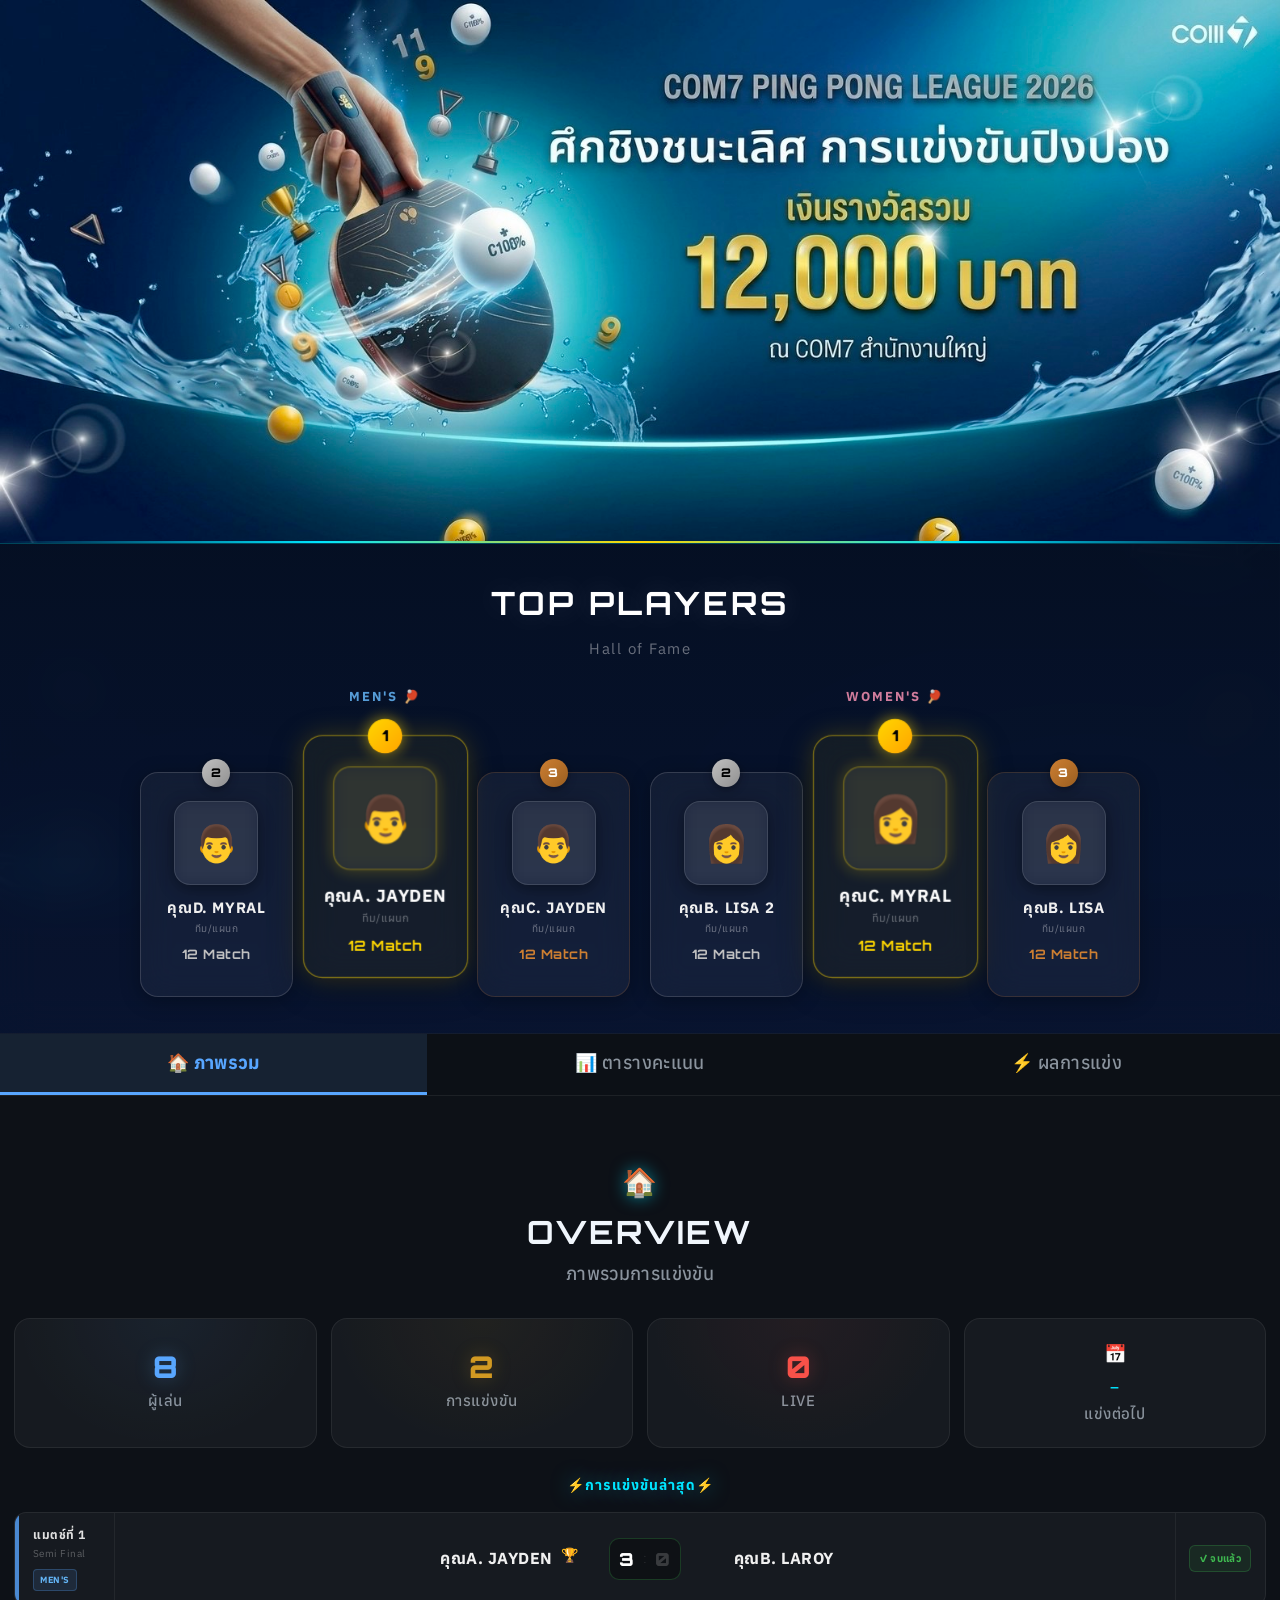
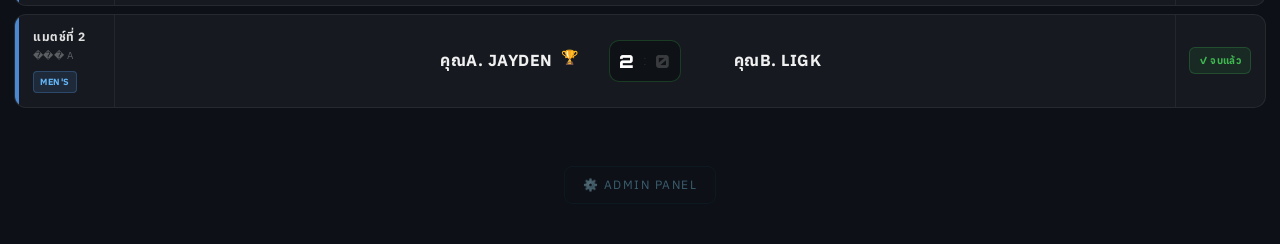
==== index.html @ 3b9135e7 "Update index.html" ====
<!DOCTYPE html>
<html lang="th">
<head>
<meta charset="UTF-8">
<meta name="viewport" content="width=device-width, initial-scale=1.0">
<title>COM7 Ping Pong League 2026</title>
<link rel="preconnect" href="https://fonts.googleapis.com">
<link rel="stylesheet" href="https://fonts.googleapis.com/css2?family=Anuphan:wght@100..700&family=Orbitron:wght@400;700;900&display=swap">
<link rel="stylesheet" href="assets/style.css">
</head>
<body style="background-image:url('assets/images/2.png');background-size:cover;background-attachment:fixed;background-position:center;">
<div class="page">

<!-- HERO -->
<div class="hero" style="position:relative;overflow:hidden;background:#001a2c;">
  <img src="assets/images/4.jpg" alt="COM7 Ping Pong League 2026" style="width:100%;display:block;height:auto;">
  <div class="hero-shimmer"></div>
</div>

<!-- TOP PLAYERS always visible -->
<div style="background:linear-gradient(180deg,rgba(5,15,35,0.95) 0%,rgba(8,20,50,0.92) 100%);padding:32px 16px 36px;border-bottom:1px solid rgba(255,255,255,0.06);backdrop-filter:blur(20px);">
  <div style="text-align:center;margin-bottom:24px;">
    <div style="font-family:'Orbitron',monospace;font-size:clamp(20px,4vw,32px);font-weight:700;color:#fff;letter-spacing:3px;text-shadow:0 0 30px rgba(255,255,255,0.15);">TOP PLAYERS</div>
    <div style="font-family:'Anuphan',sans-serif;font-size:15px;color:rgba(255,255,255,0.4);margin-top:6px;letter-spacing:0.1em;">Hall of Fame</div>
  </div>
  <div class="top-players-section-grid" style="display:grid;grid-template-columns:1fr 1fr;gap:20px;max-width:1000px;margin:0 auto;align-items:start;">
    <div style="display:flex;flex-direction:column;">
      <div style="text-align:center;font-size:13px;font-weight:700;letter-spacing:2px;color:#64b5f6;margin-bottom:8px;font-family:'Anuphan',sans-serif;opacity:0.85;">MEN'S 🏓</div>
      <div class="podium-row" id="men-podium" style="align-items:stretch;"></div>
    </div>
    <div style="display:flex;flex-direction:column;">
      <div style="text-align:center;font-size:13px;font-weight:700;letter-spacing:2px;color:#f48fb1;margin-bottom:8px;font-family:'Anuphan',sans-serif;opacity:0.85;">WOMEN'S 🏓</div>
      <div class="podium-row" id="women-podium" style="align-items:stretch;"></div>
    </div>
  </div>
</div>

<!-- TABS -->
<div class="tabs">
  <div class="tab active" onclick="showTab('overview',this)">🏠 ภาพรวม</div>
  <div class="tab" onclick="showTab('standings',this)">📊 ตารางคะแนน</div>
  <div class="tab" onclick="showTab('matches',this)">⚡ ผลการแข่ง</div>
</div>

<!-- OVERVIEW -->
<div class="section active" id="tab-overview">
  <div class="sec-header">
    <span class="sec-header-icon">🏠</span>
    <div class="sec-header-en">OVERVIEW</div>
    <div class="sec-header-th">ภาพรวมการแข่งขัน</div>
  </div>
  <div class="stat-grid" style="grid-template-columns:repeat(4,1fr);">
    <div class="stat-card cyan" onclick="showTab('standings',document.querySelector('.tab:nth-child(2)'))" style="cursor:pointer;">
      <div class="stat-num" id="stat-players">0</div>
      <div class="stat-label">ผู้เล่น</div>
    </div>
    <div class="stat-card gold" onclick="showTab('matches',document.querySelector('.tab:nth-child(3)'))" style="cursor:pointer;">
      <div class="stat-num" id="stat-matches">0</div>
      <div class="stat-label">การแข่งขัน</div>
    </div>
    <div class="stat-card red" onclick="window.open('https://www.youtube.com/@clubcom7574','_blank')" style="cursor:pointer;">
      <div class="stat-num" id="stat-live">0</div>
      <div class="stat-label">LIVE</div>
    </div>
    <div class="stat-card" style="background:linear-gradient(160deg,rgba(0,30,55,0.9),rgba(0,20,40,0.97));border:1px solid rgba(100,200,255,0.2);cursor:pointer;" onclick="showTab('matches',document.querySelector('.tab:nth-child(3)'));setTimeout(function(){setMatchFilter('upcoming',document.querySelector('#match-status-filters .filter-btn:nth-child(4)'))},100);">
      <div style="font-size:18px;margin-bottom:4px;">📅</div>
      <div id="stat-next-date" style="font-family:'Orbitron',monospace;font-size:11px;font-weight:700;color:var(--cyan);line-height:1.4;">—</div>
      <div class="stat-label">แข่งต่อไป</div>
    </div>
  </div>
  <div class="section-title" style="font-size:14px;margin-bottom:14px;text-align:center;">⚡การแข่งขันล่าสุด⚡</div>
  <div id="recent-matches-list"></div>
</div>

<!-- STANDINGS -->
<div class="section" id="tab-standings">
  <div class="sec-header">
    <span class="sec-header-icon">📊</span>
    <div class="sec-header-en">ALL-RANKING &amp; STANDINGS</div>
    <div class="sec-header-th">ตารางคะแนน · COM7 Ping Pong League 2026</div>
    <div class="sec-header-sub">สรุปอันดับผู้เล่นทั้งหมด แยกตามประเภท</div>
  </div>
  <div class="search-bar">
    <span style="font-size:15px;color:var(--muted);">🔍</span>
    <input type="text" placeholder="Search Players..." id="search-input" oninput="filterStandings()">
  </div>
  <div style="display:flex;justify-content:space-between;align-items:center;gap:8px;flex-wrap:wrap;margin-bottom:16px;">
    <div class="filter-btns" style="margin-bottom:0;">
      <button type="button" class="filter-btn all is-active" onclick="filterByStatus('all',this)">ทั้งหมด</button>
      <button type="button" class="filter-btn winner" onclick="filterByStatus('WINNER',this)">WINNER</button>
      <button type="button" class="filter-btn inplay" onclick="filterByStatus('IN_PLAY',this)">IN PLAY</button>
      <button type="button" class="filter-btn eliminated" onclick="filterByStatus('ELIMINATED',this)">ELIMINATED</button>
    </div>
    <div class="filter-btns" style="margin-bottom:0;">
      <button type="button" class="filter-btn all is-active" id="gender-btn-all" onclick="filterByGender('all',this)">♂♀ ทุกประเภท</button>
      <button type="button" class="filter-btn gender-m" id="gender-btn-M" onclick="filterByGender('M',this)">♂ MEN'S</button>
      <button type="button" class="filter-btn gender-f" id="gender-btn-F" onclick="filterByGender('F',this)">♀ WOMEN'S</button>
    </div>
  </div>
  <div style="overflow-x:auto;border-radius:14px;border:1px solid rgba(0,229,255,0.15);background:rgba(0,15,35,0.7);backdrop-filter:blur(8px);">
    <table class="standings-table">
      <thead>
        <tr>
          <th>อันดับ</th><th>รูป</th><th>ชื่อผู้เล่น</th>
          <th>แข่ง</th><th>ชนะ</th><th>แพ้</th>
          <th>เซต ได้/เสีย</th><th>แต้ม</th><th>% ชนะ</th><th>สถานะ</th>
        </tr>
      </thead>
      <tbody id="standings-body"></tbody>
    </table>
  </div>
</div>

<!-- MATCHES -->
<div class="section" id="tab-matches">
  <div class="sec-header">
    <span class="sec-header-icon">⚡</span>
    <div class="sec-header-en">MATCH SCHEDULE &amp; RESULTS</div>
    <div class="sec-header-th">ตารางแข่งขัน</div>
    <div class="sec-header-sub">อัปเดตล่าสุด · COM7 Ping Pong League 2026</div>
  </div>
  <div style="position:sticky;top:57px;z-index:90;background:rgba(1,13,26,0.95);backdrop-filter:blur(12px);padding:12px 0 10px;margin-bottom:8px;border-bottom:1px solid rgba(0,229,255,0.1);">
    <div style="display:flex;justify-content:space-between;align-items:center;gap:8px;flex-wrap:wrap;">
      <div class="filter-btns" style="margin-bottom:0;" id="match-status-filters">
        <button type="button" class="filter-btn all is-active" onclick="setMatchFilter('all',this)">ทั้งหมด <span id="badge-all" class="fbadge"></span></button>
        <button type="button" class="filter-btn inplay" onclick="setMatchFilter('live',this)">🔴 กำลังแข่ง <span id="badge-live" class="fbadge fbadge-live"></span></button>
        <button type="button" class="filter-btn winner" onclick="setMatchFilter('completed',this)">✓ จบแล้ว <span id="badge-completed" class="fbadge fbadge-done"></span></button>
        <button type="button" class="filter-btn eliminated" onclick="setMatchFilter('upcoming',this)">⏳ เร็วๆ นี้ <span id="badge-upcoming" class="fbadge"></span></button>
      </div>
      <div class="filter-btns" style="margin-bottom:0;">
        <button type="button" class="filter-btn all" id="match-gender-btn-all" onclick="setMatchGender('all',this)">♂♀ ทุกประเภท</button>
        <button type="button" class="filter-btn inplay" id="match-gender-btn-M" onclick="setMatchGender('M',this)">♂ MEN'S</button>
        <button type="button" class="filter-btn" id="match-gender-btn-F" onclick="setMatchGender('F',this)" style="background:rgba(255,128,171,0.12);color:#ff80ab;border:1px solid rgba(255,128,171,0.3);">♀ WOMEN'S</button>
      </div>
    </div>
  </div>
  <div id="all-matches-list"></div>
</div>

<div style="text-align:center;padding:28px 0 40px;">
  <a href="admin.html" style="display:inline-flex;align-items:center;gap:8px;font-family:'Anuphan',sans-serif;font-size:12px;color:var(--muted);letter-spacing:1.5px;text-decoration:none;padding:8px 18px;border:1px solid var(--border2);border-radius:8px;transition:all 0.2s;opacity:0.5;" onmouseover="this.style.opacity='1';this.style.borderColor='rgba(0,229,255,0.3)'" onmouseout="this.style.opacity='0.5';this.style.borderColor='var(--border2)'">
    ⚙️ ADMIN PANEL
  </a>
</div>

</div>
<div class="toast" id="toast"></div>
<div class="pp-loader" id="pp-loader" style="position:fixed;inset:0;z-index:9990;background:var(--dark);">
  <div class="pp-ball"></div>
  <div class="pp-loader-text">กำลังโหลดข้อมูล...</div>
</div>

<!-- Photo Lightbox -->
<div id="photo-lightbox" onclick="closePhotoModal()" style="display:none;position:fixed;inset:0;z-index:9999;background:rgba(0,0,0,0.85);backdrop-filter:blur(8px);align-items:center;justify-content:center;flex-direction:column;gap:16px;cursor:pointer;">
  <img id="photo-lightbox-img" src="" alt="" style="max-width:85vw;max-height:75vh;border-radius:16px;box-shadow:0 0 60px rgba(0,229,255,0.3);border:2px solid rgba(0,229,255,0.3);object-fit:contain;">
  <div id="photo-lightbox-name" style="font-family:'Anuphan',sans-serif;font-size:20px;font-weight:700;color:#fff;text-shadow:0 0 20px rgba(0,229,255,0.5);text-align:center;"></div>
  <div style="font-size:13px;color:rgba(255,255,255,0.4);">แตะที่ใดก็ได้เพื่อปิด</div>
</div>
<!-- Supabase SDK -->
<script src="https://cdn.jsdelivr.net/npm/@supabase/supabase-js@2"></script>

<!-- Supabase Configuration -->
<script src="supabase-config.js"></script>

<!-- Main App -->
<script src="assets/app-supabase.js"></script>
</body>
</html>
---- assets/style.css ----
@import url('https://fonts.googleapis.com/css2?family=Orbitron:wght@400;700;900&family=Anuphan:wght@100..700&display=swap');

:root {
  --cyan:#00e5ff; --cyan2:#00b8d4; --gold:#ffd700; --gold2:#ffaa00;
  --dark:#010d1a; --navy:#021525; --panel:rgba(0,25,50,0.88);
  --border:rgba(0,229,255,0.22); --border2:rgba(0,229,255,0.08);
  --text:#dff2ff; --muted:#6aacca; --win:#00e5a0; --lose:#ff4466; --live:#ff3355;
}
*{margin:0;padding:0;box-sizing:border-box;}
html{overflow-x:hidden;}
body{
  background:var(--dark);
  font-family:'Anuphan',sans-serif;
  font-size:16px;
  font-weight:400;
  line-height:1.7;
  letter-spacing:0.03em;
  color:#e0e0e0;
  min-height:100vh;
  overflow-x:hidden;
  width:100%;
  -webkit-font-smoothing:antialiased;
  -moz-osx-font-smoothing:grayscale;
  text-rendering:optimizeLegibility;
}
.page{width:100%;overflow-x:hidden;}
input,select,textarea,button{
  font-family:'Anuphan',sans-serif;
  letter-spacing:0.03em;
}
body::before{content:'';position:fixed;inset:0;background-image:linear-gradient(rgba(0,229,255,0.025) 1px,transparent 1px),linear-gradient(90deg,rgba(0,229,255,0.025) 1px,transparent 1px);background-size:50px 50px;pointer-events:none;z-index:0;animation:gridMove 25s linear infinite;}
@keyframes gridMove{to{background-position:50px 50px;}}
body::after{content:'';position:fixed;inset:0;background:radial-gradient(ellipse 70% 50% at 15% 10%,rgba(0,90,180,0.25) 0%,transparent 55%),radial-gradient(ellipse 60% 40% at 85% 90%,rgba(0,170,220,0.15) 0%,transparent 55%),rgba(1,13,26,0.4);pointer-events:none;z-index:-1;}

/* HERO */
.hero{position:relative;overflow:hidden;border-bottom:1px solid var(--border);}
.hero-bg{background:linear-gradient(135deg,#041e3c 0%,#062a50 40%,#020f1e 100%);padding:24px 20px 28px;position:relative;overflow:hidden;}
.hero-bg::before{content:'';position:absolute;top:-80px;left:-80px;width:350px;height:350px;background:radial-gradient(circle,rgba(0,150,255,0.2),transparent 70%);pointer-events:none;}
.hero-inner{display:flex;align-items:center;justify-content:space-between;gap:12px;position:relative;z-index:1;}
.hero-img-side{flex:0 0 40%;max-width:260px;}
.hero-paddle-img{width:100%;filter:drop-shadow(0 0 30px rgba(0,229,255,0.4));animation:float 4s ease-in-out infinite;}
@keyframes float{0%,100%{transform:translateY(0) rotate(-2deg);}50%{transform:translateY(-12px) rotate(2deg);}}
.hero-text-side{flex:1;text-align:right;}
.com7-badge{display:inline-block;background:var(--cyan);color:#000;font-family:'Orbitron',monospace;font-weight:900;font-size:14px;padding:5px 16px;border-radius:5px;letter-spacing:2px;margin-bottom:10px;box-shadow:0 0 20px rgba(0,229,255,0.5);}
.hero-title{font-family:'Orbitron',monospace;font-size:clamp(11px,2.5vw,20px);font-weight:900;color:var(--cyan);letter-spacing:2px;text-shadow:0 0 30px rgba(0,229,255,0.6);line-height:1.2;margin-bottom:4px;}
.hero-sub{font-size:clamp(18px,4.5vw,34px);font-weight:700;color:#fff;line-height:1.1;margin-bottom:6px;}
.hero-prize-label{font-size:12px;color:var(--muted);margin-bottom:2px;}
.hero-prize{font-family:'Orbitron',monospace;font-size:clamp(26px,6.5vw,52px);font-weight:900;color:var(--gold);text-shadow:0 0 30px rgba(255,215,0,0.6),0 0 60px rgba(255,180,0,0.3);line-height:1;}
.hero-prize-unit{font-size:clamp(16px,3.5vw,28px);font-weight:700;color:var(--gold);}
.hero-venue{font-size:12px;color:var(--muted);margin-top:6px;}
.hero-shimmer{position:absolute;bottom:0;left:0;right:0;height:2px;background:linear-gradient(90deg,transparent,var(--cyan),var(--gold),var(--cyan),transparent);animation:shimmer 3s ease-in-out infinite;}
@keyframes shimmer{0%,100%{opacity:0.6;}50%{opacity:1;}}

/* TABS */
.tabs{display:flex;justify-content:center;background:rgba(2,21,37,0.98);border-bottom:1px solid var(--border);overflow-x:auto;scrollbar-width:none;position:sticky;top:0;z-index:100;backdrop-filter:blur(16px);}
.tabs::-webkit-scrollbar{display:none;}
.tab{
  flex:1;min-width:0;padding:16px 12px;
  font-size:18px;font-weight:500;
  font-family:'Anuphan',sans-serif;
  color:var(--muted);cursor:pointer;
  border-bottom:3px solid transparent;
  white-space:nowrap;transition:all 0.25s;
  letter-spacing:0.02em;text-align:center;
  line-height:1.4;
}
.tab:hover{color:var(--text);background:rgba(0,229,255,0.04);}
.tab.active{
  color:#000;
  background:var(--cyan);
  border-bottom-color:var(--cyan2);
  font-weight:700;
  box-shadow:0 0 20px rgba(0,229,255,0.35), inset 0 -2px 8px rgba(0,229,255,0.2);
}

/* SECTIONS */
.section{display:none;padding:22px 14px;}
.section.active{
  display:block;
  animation:sectionFadeIn 0.35s cubic-bezier(0.22,1,0.36,1) both;
}
@keyframes sectionFadeIn{
  from{opacity:0;transform:translateY(10px);}
  to{opacity:1;transform:translateY(0);}
}
.section-title{font-family:'Anuphan',sans-serif;font-size:17px;font-weight:700;color:var(--cyan);letter-spacing:1px;text-align:center;margin-bottom:4px;text-shadow:0 0 20px rgba(0,229,255,0.5);}
.section-sub{text-align:center;color:var(--muted);font-size:14px;margin-bottom:20px;letter-spacing:0.3px;font-family:'Anuphan',sans-serif;}

/* PODIUM */
.top-players-grid{display:grid;grid-template-columns:1fr 1fr;gap:20px;margin-bottom:32px;}
.gender-label{text-align:center;font-size:13px;font-weight:500;letter-spacing:0.02em;color:var(--muted);margin-bottom:28px;font-family:'Anuphan',sans-serif;}
.podium-row{display:flex;gap:16px;justify-content:center;align-items:flex-end;min-height:280px;padding-top:56px;}

/* Podium card — glassmorphism */
.podium-card{
  flex:1;max-width:170px;
  background:rgba(255,255,255,0.05);
  backdrop-filter:blur(16px);
  -webkit-backdrop-filter:blur(16px);
  border:1px solid rgba(255,255,255,0.08);
  border-radius:18px;
  padding:20px 14px 18px;
  text-align:center;position:relative;
  transition:transform 0.3s cubic-bezier(0.22,1,0.36,1), box-shadow 0.3s ease;
  cursor:pointer;
  box-shadow:0 8px 32px rgba(0,0,0,0.3);
}
.podium-card:hover{
  transform:translateY(-4px) scale(1.03);
  box-shadow:0 16px 40px rgba(0,0,0,0.4);
}

/* Rank 1 — gold glow border only */
.podium-card.rank-1{
  background:rgba(255,215,0,0.06);
  border:1.5px solid rgba(255,215,0,0.5);
  box-shadow:0 0 24px rgba(255,215,0,0.2), 0 8px 32px rgba(0,0,0,0.4);
  transform:translateY(-28px) scale(1.08);
  max-width:190px;
}
.podium-card.rank-1:hover{
  transform:translateY(-34px) scale(1.11);
  box-shadow:0 0 36px rgba(255,215,0,0.35), 0 12px 40px rgba(0,0,0,0.5);
}

/* Rank 2 — silver, no glow */
.podium-card.rank-2{
  border-color:rgba(192,192,192,0.2);
  box-shadow:0 4px 20px rgba(0,0,0,0.3);
}
/* Rank 3 — bronze, no glow */
.podium-card.rank-3{
  border-color:rgba(205,127,50,0.2);
  box-shadow:0 4px 20px rgba(0,0,0,0.3);
}
.rank-badge{
  position:absolute;top:-14px;left:50%;transform:translateX(-50%);
  width:28px;height:28px;border-radius:50%;
  display:flex;align-items:center;justify-content:center;
  font-size:12px;font-weight:900;font-family:'Orbitron',monospace;z-index:2;
  box-shadow:0 2px 8px rgba(0,0,0,0.4);
}
.rank-1 .rank-badge{
  background:linear-gradient(135deg,#FFD700,#FFA500);
  color:#000;width:32px;height:32px;font-size:14px;top:-16px;
  box-shadow:0 0 14px rgba(255,215,0,0.6);
}
.rank-2 .rank-badge{background:linear-gradient(135deg,#C0C0C0,#909090);color:#000;}
.rank-3 .rank-badge{background:linear-gradient(135deg,#CD7F32,#9a5e20);color:#fff;}
.player-avatar{
  width:84px;height:84px;border-radius:16px;
  margin:8px auto 12px;
  border:1.5px solid rgba(255,255,255,0.12);
  display:flex;align-items:center;justify-content:center;
  font-size:36px;overflow:hidden;
  background:rgba(255,255,255,0.06);
  backdrop-filter:blur(8px);
  box-shadow:0 4px 16px rgba(0,0,0,0.4);
}
.player-avatar img{width:100%;height:100%;object-fit:cover;border-radius:14px;}
.rank-1 .player-avatar{
  border-color:rgba(255,215,0,0.4);
  box-shadow:0 0 16px rgba(255,215,0,0.25);
  width:96px;height:96px;font-size:42px;
}
.podium-name{
  font-size:15px;font-weight:700;color:#f0f0f0;
  white-space:nowrap;overflow:hidden;text-overflow:ellipsis;
  font-family:'Anuphan',sans-serif;letter-spacing:0.04em;
  line-height:1.5;margin-top:4px;
}
.rank-1 .podium-name{color:#fff;font-size:16px;}
.podium-pts{
  font-size:13px;margin-top:6px;font-family:'Orbitron',monospace;
  font-weight:700;
}
.rank-1 .podium-pts{color:#FFD700;}
.rank-2 .podium-pts{color:#C0C0C0;}
.rank-3 .podium-pts{color:#CD7F32;}

/* STAT CARDS */
.stat-grid{display:grid;grid-template-columns:repeat(3,1fr);gap:14px;margin-bottom:26px;}
.stat-card{
  border-radius:16px;padding:20px 16px;
  text-align:center;position:relative;overflow:hidden;
  backdrop-filter:blur(8px);
  transition:transform 0.3s cubic-bezier(0.22,1,0.36,1), box-shadow 0.3s ease, filter 0.3s ease;
  display:flex;flex-direction:column;align-items:center;justify-content:center;gap:6px;
}
.stat-card:hover{
  transform:translateY(-4px) scale(1.03);
  filter:brightness(1.15);
}
.stat-card::before{content:'';position:absolute;inset:0;background:radial-gradient(ellipse at top,var(--glow,transparent),transparent 70%);pointer-events:none;}
/* gradient border via pseudo-element */
.stat-card::after{
  content:'';position:absolute;inset:0;border-radius:16px;padding:1.5px;
  background:var(--grad-border,linear-gradient(135deg,rgba(0,229,255,0.4),rgba(0,100,180,0.15)));
  -webkit-mask:linear-gradient(#fff 0 0) content-box,linear-gradient(#fff 0 0);
  -webkit-mask-composite:xor;mask-composite:exclude;mask:linear-gradient(#fff 0 0) content-box,linear-gradient(#fff 0 0);pointer-events:none;
}
.stat-card.cyan{
  background:linear-gradient(160deg,rgba(0,40,70,0.9),rgba(0,20,40,0.97));
  --glow:rgba(0,229,255,0.1);
  --grad-border:linear-gradient(135deg,rgba(0,229,255,0.5),rgba(0,100,200,0.15));
}
.stat-card.cyan:hover{box-shadow:0 0 28px rgba(0,229,255,0.2);}
.stat-card.gold{
  background:linear-gradient(160deg,rgba(50,38,0,0.6),rgba(0,20,40,0.97));
  --glow:rgba(255,215,0,0.1);
  --grad-border:linear-gradient(135deg,rgba(255,215,0,0.5),rgba(200,120,0,0.15));
}
.stat-card.gold:hover{box-shadow:0 0 28px rgba(255,215,0,0.2);}
.stat-card.red{
  background:linear-gradient(160deg,rgba(60,0,15,0.6),rgba(0,20,40,0.97));
  --glow:rgba(255,51,85,0.1);
  --grad-border:linear-gradient(135deg,rgba(255,51,85,0.5),rgba(180,0,40,0.15));
}
.stat-card.red:hover{box-shadow:0 0 28px rgba(255,51,85,0.2);}
.stat-num{font-size:30px;font-weight:900;font-family:'Orbitron',monospace;line-height:1;}
.stat-card.cyan .stat-num{color:var(--cyan);text-shadow:0 0 16px rgba(0,229,255,0.5);}
.stat-card.gold .stat-num{color:var(--gold);text-shadow:0 0 16px rgba(255,215,0,0.5);}
.stat-card.red .stat-num{color:var(--live);text-shadow:0 0 16px rgba(255,51,85,0.5);}
.stat-label{
  font-size:15px;font-weight:500;color:#a0c4d8;
  letter-spacing:0.03em;font-family:'Anuphan',sans-serif;
  line-height:1.7;
}

/* FIXTURE ROW */
.fix-group{margin-bottom:32px;}
.fix-round-header{display:flex;align-items:center;gap:12px;padding:10px 0 10px;border-bottom:2px solid var(--cyan);margin-bottom:0;}
.fix-round-icon{width:28px;height:28px;border-radius:6px;background:rgba(0,229,255,0.12);border:1px solid var(--border);display:flex;align-items:center;justify-content:center;font-size:14px;flex-shrink:0;}
.fix-round-name{font-family:'Orbitron',monospace;font-size:13px;font-weight:900;color:var(--cyan);letter-spacing:2px;text-transform:uppercase;}
.fix-round-count{margin-left:auto;font-size:10px;color:var(--muted);font-family:'Anuphan',sans-serif;letter-spacing:1px;}
.fix-row{display:grid;grid-template-columns:90px 1fr auto 1fr 90px;align-items:center;gap:0;border-bottom:1px solid var(--border2);padding:0;transition:background 0.15s;cursor:default;position:relative;overflow:hidden;}
.fix-row::before{content:'';position:absolute;left:0;top:0;bottom:0;width:3px;background:transparent;transition:background 0.2s;}
.fix-row:hover{background:rgba(0,229,255,0.04);}
.fix-row:hover::before{background:var(--cyan);}
.fix-row.fix-live::before{background:var(--live);}
.fix-row.fix-live{background:rgba(255,51,85,0.04);}
.fix-date{padding:16px 10px 16px 16px;display:flex;flex-direction:column;gap:3px;border-right:1px solid var(--border2);}
.fix-date-day{font-size:11px;font-weight:700;color:var(--text);font-family:'Anuphan',sans-serif;letter-spacing:0.5px;}
.fix-date-info{font-size:9px;color:var(--muted);font-family:'Anuphan',sans-serif;letter-spacing:0.5px;}
.fix-gender-tag{display:inline-block;font-size:8px;font-weight:700;padding:2px 6px;border-radius:3px;letter-spacing:0.8px;font-family:'Anuphan',sans-serif;margin-top:2px;width:fit-content;}
.fix-gender-m{background:rgba(0,180,255,0.15);color:#00b4ff;border:1px solid rgba(0,180,255,0.2);}
.fix-gender-f{background:rgba(255,100,200,0.15);color:#ff64c8;border:1px solid rgba(255,100,200,0.2);}
.fix-player-a{padding:16px 14px;text-align:right;display:flex;flex-direction:column;gap:2px;justify-content:center;}
.fix-player-b{padding:16px 14px;text-align:left;display:flex;flex-direction:column;gap:2px;justify-content:center;}
.fix-player-name{font-weight:600;font-size:15px;font-family:'Anuphan',sans-serif;letter-spacing:0.03em;white-space:normal;overflow:hidden;color:#e0e0e0;line-height:1.3;}
.fix-player-name.winner-name{color:var(--win);}
.fix-player-name.loser-name{color:#444;}
.fix-trophy{font-size:12px;margin:0 3px;}
.fix-score-box{display:flex;align-items:center;justify-content:center;gap:0;background:rgba(0,20,40,0.8);border:1px solid var(--border);border-radius:8px;min-width:70px;height:44px;flex-shrink:0;}
.fix-score-num{font-family:'Orbitron',monospace;font-size:20px;font-weight:900;padding:0 10px;line-height:1;}
.fix-score-num.s-win{color:var(--win);}
.fix-score-num.s-lose{color:#2a4a60;}
.fix-score-num.s-neutral{color:var(--muted);}
.fix-score-sep{color:var(--border);font-size:18px;font-weight:300;}
.fix-score-box.box-live{border-color:var(--live);box-shadow:0 0 12px rgba(255,51,85,0.3);}
.fix-score-box.box-done{border-color:rgba(0,229,160,0.3);}
.fix-status{padding:16px 16px 16px 14px;display:flex;flex-direction:column;align-items:flex-end;gap:5px;border-left:1px solid var(--border2);}
.fix-status-badge{display:inline-flex;align-items:center;gap:4px;font-size:9px;font-weight:700;font-family:'Anuphan',sans-serif;letter-spacing:0.5px;padding:3px 7px;border-radius:4px;white-space:nowrap;width:fit-content;}
.badge-live{background:rgba(255,51,85,0.15);color:var(--live);border:1px solid rgba(255,51,85,0.35);}
.badge-done{background:rgba(0,229,160,0.1);color:var(--win);border:1px solid rgba(0,229,160,0.25);}
.badge-upcoming{background:rgba(100,170,200,0.08);color:var(--muted);border:1px solid var(--border2);}
.live-dot{width:7px;height:7px;background:var(--live);border-radius:50%;animation:pulse 1.2s ease-in-out infinite;box-shadow:0 0 6px var(--live);flex-shrink:0;}
@keyframes pulse{0%,100%{opacity:1;transform:scale(1);}50%{opacity:0.4;transform:scale(0.6);}}
.live-badge{display:inline-flex;align-items:center;gap:5px;color:var(--live);font-size:10px;font-weight:700;font-family:'Anuphan',sans-serif;letter-spacing:0.5px;}

/* MATCH CARD */
.match-card{background:linear-gradient(160deg,rgba(0,35,65,0.92),rgba(0,18,38,0.97));border:1px solid var(--border);border-radius:14px;padding:0;margin:0 0 10px;display:grid;grid-template-columns:140px 1fr 140px;align-items:center;transition:all 0.2s;backdrop-filter:blur(6px);}
.match-card:hover{border-color:rgba(0,229,255,0.45);transform:translateY(-1px);}
.match-card.live-card{border-color:var(--live);box-shadow:0 0 18px rgba(255,51,85,0.25);}

@media(max-width:480px){
  .match-card{grid-template-columns:0 1fr 90px !important;}
}
.match-vs{display:flex;flex-direction:column;align-items:center;gap:2px;flex:1;}
.match-player-name{font-weight:700;font-size:13px;text-align:center;font-family:'Anuphan',sans-serif;}
.vs-divider{color:var(--muted);font-size:9px;font-weight:700;letter-spacing:2px;}
.match-scores{display:flex;flex-direction:column;align-items:center;min-width:58px;}
.big-score{font-family:'Orbitron',monospace;font-size:21px;font-weight:900;line-height:1.1;}
.score-sep{color:var(--muted);font-size:10px;line-height:1.3;}
.match-meta{display:flex;flex-direction:column;align-items:flex-end;gap:4px;min-width:78px;}
.match-round{font-size:10px;color:var(--muted);font-family:'Anuphan',sans-serif;}
.match-gender{font-size:9px;font-weight:700;padding:3px 8px;border-radius:4px;letter-spacing:1px;font-family:'Anuphan',sans-serif;}
.gender-m{background:rgba(0,180,255,0.15);color:#00b4ff;border:1px solid rgba(0,180,255,0.25);}
.gender-f{background:rgba(255,100,200,0.15);color:#ff64c8;border:1px solid rgba(255,100,200,0.25);}

@media(max-width:560px){
  .fix-row{grid-template-columns:60px 1fr auto 1fr 56px;}
  .fix-player-name{font-size:11px;}
  .fix-player-a,.fix-player-b{padding:10px 4px;overflow:hidden;}
  .fix-score-num{font-size:14px;padding:0 4px;}
  .fix-score-box{min-width:46px;height:36px;}
  .fix-round-name{font-size:10px;}
  .fix-status{padding:10px 6px;}
  .fix-date{padding:10px 6px 10px 8px;}
  .bfix-row{grid-template-columns:54px 1fr auto 1fr 56px;}
  .bfix-pname{font-size:11px;max-width:80px;}
  .bfix-sn{font-size:15px;width:22px;}
  .bfix-score-box{min-width:52px;height:38px;}
  .bfix-date{padding:10px 4px 10px 12px;}
  .bfix-pa,.bfix-pb{padding:10px 8px;}
  .bfix-status{padding:10px 8px 10px 4px;}
}
.search-bar{display:flex;align-items:center;background:rgba(0,20,45,0.85);border:1px solid rgba(0,229,255,0.2);border-radius:30px;padding:10px 18px;margin-bottom:18px;gap:10px;backdrop-filter:blur(8px);transition:all 0.2s;max-width:480px;margin-left:auto;margin-right:auto;}
.search-bar:focus-within{border-color:rgba(0,229,255,0.5);box-shadow:0 0 0 3px rgba(0,229,255,0.08);}
.search-bar input{background:none;border:none;outline:none;color:var(--text);font-family:'Anuphan',sans-serif;font-size:14px;flex:1;}
.search-bar input::placeholder{color:var(--muted);}
.filter-btns{display:flex;gap:8px;flex-wrap:wrap;}
.filter-btn{
  padding:9px 18px;border-radius:20px;border:1px solid rgba(0,229,255,0.2);
  font-family:'Anuphan',sans-serif;font-size:15px;font-weight:600;
  cursor:pointer;transition:all 0.2s;letter-spacing:0.02em;
  background:transparent;color:var(--muted);line-height:1.4;
}
.filter-btn:hover{color:var(--text);border-color:rgba(0,229,255,0.4);background:rgba(0,229,255,0.06);}
.filter-btn.all{background:var(--cyan);color:#000;border-color:var(--cyan);font-weight:700;}
.filter-btn.winner{background:rgba(0,229,160,0.15);color:var(--win);border:1px solid rgba(0,229,160,0.3);}
.filter-btn.inplay{background:rgba(255,215,0,0.12);color:#ffd700;border:1px solid rgba(255,215,0,0.25);}
.filter-btn.eliminated{background:rgba(248,81,73,0.12);color:#f85149;border:1px solid rgba(248,81,73,0.25);}
.filter-btn.gender-m{background:rgba(88,166,255,0.12);color:#58a6ff;border:1px solid rgba(88,166,255,0.3);}
.filter-btn.gender-f{background:rgba(255,121,198,0.12);color:#ff79c6;border:1px solid rgba(255,121,198,0.3);}
.filter-btn.gender-m.is-active{background:#58a6ff !important;color:#000 !important;border:2px solid #58a6ff !important;box-shadow:0 0 14px rgba(88,166,255,0.4) !important;}
.filter-btn.gender-f.is-active{background:#ff79c6 !important;color:#000 !important;border:2px solid #ff79c6 !important;box-shadow:0 0 14px rgba(255,121,198,0.4) !important;}
.filter-btn:hover{filter:brightness(1.15);transform:translateY(-1px);}
.standings-table{width:100%;border-collapse:collapse;font-size:16px;}
.standings-table th{
  background:linear-gradient(90deg,rgba(0,50,100,0.75),rgba(0,35,75,0.75));
  backdrop-filter:blur(8px);
  color:#fff;
  font-weight:600;font-size:15px;letter-spacing:0.03em;
  padding:16px 12px;text-align:center;
  border-bottom:2px solid rgba(0,229,255,0.25);
  white-space:nowrap;font-family:'Anuphan',sans-serif;
}
.standings-table th:nth-child(3){text-align:left;}
.standings-table td{padding:15px 12px;text-align:center;border-bottom:1px solid rgba(0,229,255,0.07);transition:background 0.15s;vertical-align:middle;font-size:15px;color:#e0e0e0;}
.standings-table td:nth-child(3){text-align:left;}
.standings-table tr:hover td{background:rgba(0,229,255,0.05);}
.standings-table tr.row-r1 td{background:rgba(255,215,0,0.06);border-bottom:1px solid rgba(255,215,0,0.15);}
.standings-table tr.row-r1:hover td{background:rgba(255,215,0,0.1);}
.standings-table tr.row-r2 td{background:rgba(192,192,192,0.04);}
.standings-table tr.row-r3 td{background:rgba(205,127,50,0.04);}
.rank-num{width:28px;height:28px;border-radius:50%;display:inline-flex;align-items:center;justify-content:center;font-weight:800;font-size:11px;font-family:'Orbitron',monospace;}
.rank-num.r1{background:linear-gradient(135deg,#ffd700,#ffaa00);color:#000;box-shadow:0 0 12px rgba(255,200,0,0.5);}
.rank-num.r2{background:linear-gradient(135deg,#e8e8e8,#aaa);color:#000;}
.rank-num.r3{background:linear-gradient(135deg,#cd7f32,#9a5e20);color:#fff;}
.rank-num.rn{background:rgba(0,40,80,0.8);color:var(--muted);border:1px solid rgba(0,229,255,0.1);}
.player-row-avatar{width:38px;height:38px;border-radius:50%;background:linear-gradient(135deg,#0d3a5c,#061e30);border:2px solid rgba(0,229,255,0.25);display:inline-flex;align-items:center;justify-content:center;font-size:18px;overflow:hidden;box-shadow:0 2px 8px rgba(0,0,0,0.4);}
.player-row-avatar img{width:100%;height:100%;object-fit:cover;border-radius:50%;}
.player-name-cell{font-weight:600;font-size:16px;letter-spacing:0.03em;color:#e8f4ff;font-family:'Anuphan',sans-serif;}
.player-team{font-size:10px;color:var(--muted);}
.stat-win{color:var(--win);font-weight:800;}
.stat-lose{color:var(--lose);}
.status-badge{display:inline-block;padding:4px 10px;border-radius:5px;font-size:9px;font-weight:700;letter-spacing:0.8px;white-space:nowrap;font-family:'Anuphan',sans-serif;}
.status-winner{background:rgba(0,229,160,0.18);color:#00e5a0;border:1px solid rgba(0,229,160,0.4);text-shadow:0 0 8px rgba(0,229,160,0.4);}
.status-inplay{background:rgba(255,215,0,0.15);color:#ffd700;border:1px solid rgba(255,215,0,0.3);}
.status-eliminated{background:rgba(248,81,73,0.15);color:#f85149;border:1px solid rgba(248,81,73,0.3);}
.pct-bar{display:flex;align-items:center;gap:5px;}
.pct-track{flex:1;height:5px;background:rgba(255,255,255,0.07);border-radius:3px;overflow:hidden;min-width:40px;}
.pct-fill{height:100%;background:linear-gradient(90deg,var(--cyan2),var(--cyan));border-radius:3px;transition:width 0.8s ease;}

/* BRACKET */
.bracket-toggle{display:flex;background:rgba(0,25,50,0.7);border:1px solid var(--border);border-radius:10px;overflow:hidden;margin-bottom:20px;}
.bracket-btn{flex:1;padding:12px;text-align:center;font-weight:700;font-size:14px;cursor:pointer;transition:all 0.25s;color:var(--muted);font-family:'Anuphan',sans-serif;letter-spacing:1px;}
.bracket-btn.active{background:var(--cyan);color:#000;box-shadow:0 0 20px rgba(0,229,255,0.3);}
.bfix-group{margin-bottom:0;}
.bfix-round-header{display:flex;align-items:center;gap:10px;padding:14px 16px;background:linear-gradient(90deg,rgba(0,50,90,0.6),rgba(0,20,40,0.3));border-left:3px solid var(--cyan);border-bottom:1px solid var(--border);}
.bfix-round-icon{font-size:18px;line-height:1;}
.bfix-round-name{font-family:'Orbitron',monospace;font-size:11px;font-weight:900;color:var(--cyan);letter-spacing:2px;text-transform:uppercase;flex:1;}
.bfix-round-meta{display:flex;align-items:center;gap:8px;}
.bfix-round-count{font-size:10px;color:var(--muted);font-family:'Anuphan',sans-serif;background:rgba(0,229,255,0.08);padding:2px 8px;border-radius:4px;border:1px solid var(--border2);}
.bfix-row{display:grid;grid-template-columns:80px 1fr auto 1fr 84px;align-items:stretch;border-bottom:1px solid var(--border2);position:relative;transition:background 0.15s;overflow:hidden;}
.bfix-row::after{content:'';position:absolute;left:0;top:0;bottom:0;width:3px;background:transparent;transition:background 0.2s;}
.bfix-row:hover{background:rgba(0,229,255,0.04);}
.bfix-row:hover::after{background:var(--cyan);}
.bfix-row.bfix-live{background:rgba(255,51,85,0.04);}
.bfix-row.bfix-live::after{background:var(--live);}
.bfix-row.bfix-final{background:rgba(255,200,0,0.03);}
.bfix-row.bfix-final::after{background:var(--gold);}
.bfix-date{padding:16px 10px 16px 18px;display:flex;flex-direction:column;gap:3px;justify-content:center;border-right:1px solid var(--border2);}
.bfix-date-icon{font-size:20px;line-height:1;margin-bottom:2px;}
.bfix-date-day{font-size:11px;font-weight:700;color:var(--text);font-family:'Anuphan',sans-serif;white-space:nowrap;}
.bfix-date-time{font-size:9px;color:var(--muted);font-family:'Orbitron',monospace;letter-spacing:0.5px;}
.bfix-pa{padding:16px 16px;display:flex;flex-direction:column;justify-content:center;align-items:flex-end;gap:2px;}
.bfix-pb{padding:16px 16px;display:flex;flex-direction:column;justify-content:center;align-items:flex-start;gap:2px;}
.bfix-pname{font-weight:700;font-size:15px;font-family:'Anuphan',sans-serif;letter-spacing:0.3px;white-space:nowrap;overflow:hidden;text-overflow:ellipsis;max-width:140px;}
.bfix-pname.bfix-win{color:var(--win);}
.bfix-pname.bfix-lose{color:#2a4060;}
.bfix-ptag{font-size:9px;color:var(--muted);font-family:'Anuphan',sans-serif;}
.bfix-score{display:flex;align-items:center;justify-content:center;flex-shrink:0;}
.bfix-score-box{display:flex;align-items:center;background:rgba(0,15,35,0.9);border:1px solid var(--border);border-radius:8px;overflow:hidden;min-width:72px;height:48px;}
.bfix-sn{font-family:'Orbitron',monospace;font-size:22px;font-weight:900;width:32px;text-align:center;line-height:1;}
.bfix-sn.sw{color:var(--win);}
.bfix-sn.sl{color:#1e3a50;}
.bfix-sn.sn{color:var(--muted);}
.bfix-sdiv{width:8px;text-align:center;color:rgba(0,229,255,0.2);font-size:20px;font-weight:100;line-height:1;}
.bfix-score-box.sb-live{border-color:var(--live);box-shadow:0 0 14px rgba(255,51,85,0.35);}
.bfix-score-box.sb-done{border-color:rgba(0,229,160,0.35);}
.bfix-score-box.sb-tbd{border-color:var(--border2);}
.bfix-score-tbd{font-family:'Orbitron',monospace;font-size:11px;color:var(--muted);padding:0 10px;letter-spacing:1px;}
.bfix-status{padding:16px 14px 16px 10px;display:flex;flex-direction:column;align-items:flex-end;justify-content:center;gap:5px;border-left:1px solid var(--border2);}
.bfix-badge{display:inline-flex;align-items:center;gap:4px;font-size:9px;font-weight:700;font-family:'Anuphan',sans-serif;letter-spacing:0.8px;padding:4px 9px;border-radius:4px;white-space:nowrap;}
.bfix-badge-live{background:rgba(255,51,85,0.15);color:var(--live);border:1px solid rgba(255,51,85,0.35);}
.bfix-badge-done{background:rgba(0,229,160,0.1);color:var(--win);border:1px solid rgba(0,229,160,0.25);}
.bfix-badge-up{background:rgba(100,170,200,0.06);color:var(--muted);border:1px solid var(--border2);}
.bfix-badge-final{background:rgba(255,200,0,0.12);color:var(--gold);border:1px solid rgba(255,200,0,0.3);}
.bfix-wbadge{background:var(--win);color:#000;font-size:7px;font-weight:900;padding:1px 4px;border-radius:2px;font-family:'Orbitron',monospace;}

/* STANDINGS */
.search-bar{display:flex;align-items:center;background:rgba(0,20,45,0.85);border:1px solid rgba(0,229,255,0.2);border-radius:30px;padding:10px 18px;margin-bottom:18px;gap:10px;backdrop-filter:blur(8px);transition:all 0.2s;max-width:480px;margin-left:auto;margin-right:auto;}

/* ADMIN */
.admin-panel{background:linear-gradient(160deg,rgba(0,30,55,0.92),rgba(0,18,35,0.97));border:1px solid var(--border);border-radius:14px;padding:22px;margin-bottom:20px;backdrop-filter:blur(8px);}
.admin-title{font-family:'Anuphan',sans-serif;font-size:14px;font-weight:700;color:var(--cyan);letter-spacing:0.5px;margin-bottom:18px;text-shadow:0 0 10px rgba(0,229,255,0.4);}
.form-row{display:grid;grid-template-columns:1fr 1fr;gap:12px;margin-bottom:12px;}
.form-group{display:flex;flex-direction:column;gap:6px;}
.form-label{font-size:10px;color:var(--muted);font-weight:700;letter-spacing:1px;text-transform:uppercase;font-family:'Anuphan',sans-serif;}
.form-input,.form-select{background:rgba(0,30,55,0.85);border:1px solid var(--border);border-radius:8px;padding:11px 14px;color:#e0e0e0;font-family:'Anuphan',sans-serif;font-size:15px;outline:none;transition:all 0.2s;letter-spacing:0.03em;}
.form-input:focus,.form-select:focus{border-color:var(--cyan);box-shadow:0 0 0 3px rgba(0,229,255,0.1);}
.form-select option{background:#021525;}
.btn{padding:11px 22px;border-radius:8px;border:none;font-family:'Anuphan',sans-serif;font-size:15px;font-weight:700;cursor:pointer;transition:all 0.2s;letter-spacing:0.3px;}
.btn-primary{background:var(--cyan);color:#000;box-shadow:0 0 16px rgba(0,229,255,0.3);}
.btn-primary:hover{background:#00f0ff;transform:translateY(-2px);box-shadow:0 0 24px rgba(0,229,255,0.5);}
.btn-danger{background:var(--lose);color:#fff;}
.btn-danger:hover{transform:translateY(-2px);}
.btn-gold{background:linear-gradient(135deg,var(--gold),var(--gold2));color:#000;}
.btn-gold:hover{transform:translateY(-2px);}
.btn-sm{padding:6px 14px;font-size:12px;border-radius:6px;}
.btn-row{display:flex;gap:10px;flex-wrap:wrap;margin-top:6px;}
.photo-preview{width:80px;height:80px;border-radius:12px;margin:0 auto 8px;display:flex;align-items:center;justify-content:center;background:rgba(0,40,70,0.8);border:2px dashed var(--border);font-size:30px;cursor:pointer;overflow:hidden;transition:border-color 0.2s;}
.photo-preview:hover{border-color:var(--cyan);}
.photo-preview img{width:100%;height:100%;object-fit:cover;border-radius:10px;}

/* TOAST */
.toast{position:fixed;top:24px;left:50%;transform:translateX(-50%) translateY(-100px);background:var(--win);color:#000;padding:12px 24px;border-radius:10px;font-weight:700;font-size:14px;z-index:9999;transition:transform 0.35s cubic-bezier(0.34,1.56,0.64,1);white-space:nowrap;box-shadow:0 6px 30px rgba(0,229,160,0.5);font-family:'Anuphan',sans-serif;letter-spacing:0.3px;}
.toast.show{transform:translateX(-50%) translateY(0);}
.toast.error{background:var(--lose);box-shadow:0 6px 30px rgba(255,68,102,0.5);color:#fff;}

@media(max-width:480px){
  .top-players-grid{grid-template-columns:1fr;}
  .form-row{grid-template-columns:1fr;}
  .hero-img-side{display:none;}
  .hero-text-side{text-align:center;width:100%;}
  .podium-row{gap:6px;min-height:160px;padding-top:12px;}
  .podium-card{max-width:100px;padding:12px 6px 10px;flex:1;}
  .player-avatar{width:56px;height:56px;font-size:26px;}
  .rank-1 .player-avatar{width:62px;height:62px;}
  .podium-name{font-size:10px;}
  .podium-pts{font-size:9px;}
  .rank-badge{width:26px;height:26px;font-size:11px;}
  .rank-1 .rank-badge{width:30px;height:30px;font-size:13px;}
  .stat-grid{grid-template-columns:repeat(2,1fr) !important;gap:10px;}
  .stat-card{padding:14px;}
  .stat-num{font-size:24px;}
  .stat-label{font-size:9px;}
  .tabs{justify-content:flex-start;}
  .tab{font-size:12px;padding:14px 16px;flex:none;min-width:auto;}
  .section{padding:18px 12px;}
  .section-title{font-size:16px !important;}
  .section-sub{font-size:12px !important;}
  .standings-table{font-size:11px;}
  .standings-table th{font-size:9px;padding:10px 6px;}
  .standings-table td{padding:8px 6px;font-size:11px;}
  .player-name-cell{font-size:11px;}
  .rank-num{width:24px;height:24px;font-size:10px;}
  .player-row-avatar{width:32px;height:32px;font-size:16px;}
}

/* ── VISUAL BRACKET TREE ─────────────────────────────── */
.bracket-tree-wrap{overflow-x:auto;padding:16px 0 24px;}
.bracket-tree{display:flex;gap:0;align-items:stretch;min-width:max-content;}
.bracket-round-col{display:flex;flex-direction:column;justify-content:space-around;min-width:160px;padding:0 6px;position:relative;}
.bracket-round-col + .bracket-round-col::before{
  content:'';position:absolute;left:-1px;top:0;bottom:0;
  width:1px;background:rgba(0,229,255,0.08);
}
.bracket-round-label{
  font-family:'Orbitron',monospace;font-size:9px;font-weight:900;
  color:var(--muted);letter-spacing:1.5px;text-align:center;
  padding:6px 0 10px;text-transform:uppercase;
}
.bracket-match{
  background:linear-gradient(160deg,rgba(0,25,55,0.95),rgba(0,12,30,0.98));
  border:1px solid rgba(0,229,255,0.18);
  border-radius:8px;margin:4px 0;
  position:relative;cursor:default;
  transition:border-color 0.2s;
  flex-shrink:0;
}
.bracket-match:hover{border-color:rgba(0,229,255,0.4);}
.bracket-match.bm-live{border-color:var(--live);box-shadow:0 0 10px rgba(255,51,85,0.25);}
.bracket-match.bm-final{border-color:var(--gold);box-shadow:0 0 14px rgba(255,200,0,0.2);}
.bm-player{
  display:flex;align-items:center;justify-content:space-between;
  padding:6px 8px;gap:6px;min-height:30px;
}
.bm-player + .bm-player{border-top:1px solid rgba(0,229,255,0.08);}
.bm-name{
  font-family:'Anuphan',sans-serif;font-size:11px;font-weight:700;
  color:var(--text);white-space:nowrap;overflow:hidden;text-overflow:ellipsis;
  max-width:90px;flex:1;
}
.bm-name.bm-tbd{color:var(--muted);font-style:italic;}
.bm-name.bm-winner{color:var(--win);}
.bm-name.bm-loser{color:#2a4060;}
.bm-score{
  font-family:'Orbitron',monospace;font-size:12px;font-weight:900;
  min-width:18px;text-align:center;flex-shrink:0;
}
.bm-score.sc-win{color:var(--win);}
.bm-score.sc-lose{color:#2a4060;}
.bm-score.sc-tbd{color:var(--muted);font-size:9px;}
.bm-status-bar{
  display:flex;align-items:center;justify-content:center;
  padding:3px 6px;border-top:1px solid rgba(0,229,255,0.06);
  font-size:8px;font-family:'Anuphan',sans-serif;font-weight:700;letter-spacing:0.8px;
}
.bm-status-bar.sb-live{color:var(--live);}
.bm-status-bar.sb-done{color:var(--win);}
.bm-status-bar.sb-up{color:var(--muted);}
.bm-connector{
  position:absolute;right:-7px;top:50%;transform:translateY(-50%);
  width:7px;height:2px;background:rgba(0,229,255,0.25);
}
/* center final column */
.bracket-round-col.col-final{justify-content:center;}
.bracket-round-col.col-final .bracket-match{border-color:var(--gold);}

/* ── ADMIN BRACKET SETUP ─────────────────────────────── */
.bracket-setup-grid{display:grid;grid-template-columns:1fr 1fr;gap:10px;margin-bottom:12px;}
.bracket-slot{
  background:rgba(0,20,45,0.8);border:1px solid var(--border);
  border-radius:8px;padding:10px 12px;
  display:flex;align-items:center;gap:8px;
}
.bracket-slot-num{
  font-family:'Orbitron',monospace;font-size:10px;font-weight:900;
  color:var(--muted);min-width:20px;
}
.bracket-slot select{
  flex:1;background:rgba(0,15,35,0.9);border:1px solid var(--border);
  border-radius:6px;padding:6px 8px;color:var(--text);
  font-family:'Anuphan',sans-serif;font-size:12px;outline:none;
}
.bracket-slot select:focus{border-color:var(--cyan);}

/* ── INLINE EDIT ─────────────────────────────────────── */
.fix-edit-btn{
  background:rgba(0,229,255,0.08);border:1px solid rgba(0,229,255,0.2);
  color:var(--muted);font-size:11px;padding:4px 8px;border-radius:5px;
  cursor:pointer;transition:all 0.2s;margin-top:4px;display:block;width:100%;
  font-family:'Anuphan',sans-serif;font-weight:700;letter-spacing:0.5px;
}
.fix-edit-btn:hover,.fix-edit-btn.active{
  background:rgba(0,229,255,0.18);border-color:var(--cyan);color:var(--cyan);
}
.fix-inline-edit{
  grid-column:1/-1;
  background:linear-gradient(90deg,rgba(0,30,60,0.97),rgba(0,18,40,0.99));
  border-top:1px solid rgba(0,229,255,0.15);
  padding:14px 18px;
  animation:fadeUp 0.2s ease;
}
.fie-inner{
  display:flex;align-items:flex-end;gap:12px;flex-wrap:wrap;
}
.fie-group{display:flex;flex-direction:column;gap:4px;}
.fie-label{font-size:10px;color:var(--muted);font-family:'Anuphan',sans-serif;letter-spacing:1px;text-transform:uppercase;}
.fie-input{
  width:64px;background:rgba(0,15,35,0.9);border:1px solid var(--border);
  border-radius:7px;padding:8px 10px;color:var(--text);
  font-family:'Orbitron',monospace;font-size:16px;font-weight:900;
  outline:none;text-align:center;transition:border-color 0.2s;
}
.fie-input:focus{border-color:var(--cyan);box-shadow:0 0 0 2px rgba(0,229,255,0.1);}
.fie-sep{font-size:20px;color:var(--border);padding-bottom:8px;font-weight:300;}
.fie-select{
  background:rgba(0,15,35,0.9);border:1px solid var(--border);
  border-radius:7px;padding:8px 10px;color:var(--text);
  font-family:'Anuphan',sans-serif;font-size:13px;outline:none;
  transition:border-color 0.2s;min-width:120px;
}
.fie-select:focus{border-color:var(--cyan);}
.fie-save{
  background:var(--cyan);color:#000;border:none;border-radius:7px;
  padding:9px 18px;font-family:'Anuphan',sans-serif;font-size:13px;
  font-weight:900;letter-spacing:0.8px;cursor:pointer;transition:all 0.2s;
  align-self:flex-end;
}
.fie-save:hover{background:#00f0ff;transform:translateY(-1px);}
.fie-cancel{
  background:transparent;border:1px solid var(--border2);color:var(--muted);
  border-radius:7px;padding:9px 14px;font-family:'Anuphan',sans-serif;
  font-size:13px;font-weight:700;cursor:pointer;transition:all 0.2s;
  align-self:flex-end;
}
.fie-cancel:hover{border-color:var(--lose);color:var(--lose);}
@media(max-width:560px){
  .fie-inner{gap:8px;}
  .fie-input{width:52px;font-size:14px;padding:7px 6px;}
  .fie-select{min-width:100px;font-size:12px;}
  .fie-save,.fie-cancel{padding:8px 12px;font-size:12px;}
}

/* ── BRACKET 2-COL RESPONSIVE ───────────────────────── */
@media(max-width:640px){
  #tab-bracket > div:last-of-type {
    grid-template-columns:1fr !important;
  }
}

/* ══════════════════════════════════════════════════════
   AAA GAME INTERFACE POLISH
   ══════════════════════════════════════════════════════ */

/* ── Custom Scrollbar ─────────────────────────────────── */
::-webkit-scrollbar{width:5px;height:5px;}
::-webkit-scrollbar-track{background:rgba(0,10,25,0.6);}
::-webkit-scrollbar-thumb{background:rgba(0,229,255,0.25);border-radius:4px;}
::-webkit-scrollbar-thumb:hover{background:rgba(0,229,255,0.5);}
* { scrollbar-width:thin; scrollbar-color:rgba(0,229,255,0.25) rgba(0,10,25,0.6); }

/* ── Tab Active Glow ──────────────────────────────────── */
.tab.active{
  color:#000;
  background:var(--cyan);
  border-bottom-color:var(--cyan2);
  font-weight:700;
  box-shadow:0 0 20px rgba(0,229,255,0.35), inset 0 -2px 8px rgba(0,229,255,0.2);
}

/* ── Glassmorphism Table ──────────────────────────────── */
.standings-table th{
  background:linear-gradient(90deg,rgba(0,50,100,0.75),rgba(0,35,75,0.75));
  backdrop-filter:blur(8px);
  font-family:'Anuphan',sans-serif;
  font-size:11px;font-weight:600;
  letter-spacing:0.04em;
  text-transform:uppercase;
}
.standings-table td{
  font-size:14px;
  font-weight:400;
  letter-spacing:0.02em;
}
.player-name-cell{
  font-size:14px;font-weight:600;
  letter-spacing:0.02em;color:#e8f4ff;
}

/* ── Bracket line thickness & hover ──────────────────── */
#bracket-view{display:block;text-align:center;}
#bracket-view svg line{stroke-width:2px;}
#bracket-view [style*="Rajdhani"],[style*="Anuphan"]{
  transition:text-shadow 0.2s ease;
}

/* ── Match card hover glow ────────────────────────────── */
.match-card{transition:all 0.25s cubic-bezier(0.22,1,0.36,1);}
.match-card:hover{
  transform:translateY(-2px);
  border-color:rgba(0,229,255,0.5);
  box-shadow:0 0 20px rgba(0,229,255,0.12);
  transform:translateX(4px);
}

/* ── Fix-row hover glow ───────────────────────────────── */
.fix-row{transition:background 0.2s ease;}
.fix-row:hover .fix-player-name{text-shadow:0 0 8px rgba(0,229,255,0.4);}
.fix-row.fix-live:hover .fix-player-name{text-shadow:0 0 8px rgba(255,51,85,0.4);}

/* ── Admin panel glassmorphism ────────────────────────── */
.admin-panel{
  backdrop-filter:blur(12px);
  background:linear-gradient(160deg,rgba(0,30,55,0.85),rgba(0,18,35,0.92));
  border:1px solid rgba(0,229,255,0.12);
}

/* ── Form inputs polish ───────────────────────────────── */
.form-input,.form-select{
  font-size:15px;font-weight:400;letter-spacing:0.02em;
  transition:border-color 0.2s, box-shadow 0.2s;
}
.form-label{
  font-size:12px;font-weight:600;letter-spacing:0.04em;
  text-transform:uppercase;
}

/* ── Ping Pong Loading Spinner ────────────────────────── */
.pp-loader{
  display:flex;flex-direction:column;align-items:center;
  justify-content:center;gap:12px;padding:40px;
}
.pp-ball{
  width:36px;height:36px;border-radius:50%;
  background:radial-gradient(circle at 35% 35%,#fff 0%,#e0e0e0 40%,#aaa 100%);
  box-shadow:0 0 16px rgba(0,229,255,0.4),inset -4px -4px 8px rgba(0,0,0,0.3);
  animation:ppSpin 0.9s linear infinite, ppBounce 0.9s ease-in-out infinite;
  position:relative;
}
.pp-ball::after{
  content:'';position:absolute;top:6px;left:8px;
  width:10px;height:6px;
  border-radius:50%;
  background:rgba(255,255,255,0.55);
  transform:rotate(-30deg);
}
@keyframes ppSpin{
  0%{transform:rotate(0deg);}
  100%{transform:rotate(360deg);}
}
@keyframes ppBounce{
  0%,100%{box-shadow:0 0 16px rgba(0,229,255,0.4),inset -4px -4px 8px rgba(0,0,0,0.3);}
  50%{box-shadow:0 0 28px rgba(0,229,255,0.7),inset -4px -4px 8px rgba(0,0,0,0.3);}
}
.pp-loader-text{
  font-family:'Anuphan',sans-serif;font-size:13px;
  color:var(--muted);letter-spacing:0.04em;
  animation:ppFade 0.9s ease-in-out infinite;
}
@keyframes ppFade{0%,100%{opacity:0.4;}50%{opacity:1;}}

/* ── Responsive mobile polish ─────────────────────────── */
@media(max-width:480px){
  .stat-label{font-size:11px;}
  .podium-name{font-size:11px;}
  .fix-player-name{font-size:12px;}
  .player-name-cell{font-size:12px;}
}

/* ══════════════════════════════════════════════════════
   SECTION HEADER — Uniform across all tabs
   ══════════════════════════════════════════════════════ */
.sec-header{
  text-align:center;
  padding-top:40px;
  padding-bottom:30px;
}
.sec-header-en{
  font-family:'Orbitron',monospace;
  font-size:clamp(20px,4vw,32px);
  font-weight:700;
  color:var(--gold);
  letter-spacing:3px;
  text-transform:uppercase;
  text-shadow:0 0 24px rgba(255,215,0,0.45), 0 0 48px rgba(255,180,0,0.2);
  line-height:1.2;
}
.sec-header-th{
  font-family:'Anuphan',sans-serif;
  font-size:18px;
  font-weight:500;
  color:var(--text);
  margin-top:8px;
  letter-spacing:0.02em;
  line-height:1.6;
}
.sec-header-sub{
  font-family:'Anuphan',sans-serif;
  font-size:14px;
  color:var(--muted);
  margin-top:4px;
  letter-spacing:0.02em;
}
.sec-header-icon{
  font-size:28px;
  margin-bottom:8px;
  display:block;
  filter:drop-shadow(0 0 8px rgba(0,229,255,0.5));
}

/* ── Filter Badge ─────────────────────────────────────── */
.fbadge{
  display:inline-flex;align-items:center;justify-content:center;
  min-width:20px;height:20px;padding:0 5px;
  border-radius:10px;font-size:11px;font-weight:700;
  background:rgba(255,255,255,0.15);color:#fff;
  margin-left:5px;vertical-align:middle;
  font-family:'Orbitron',monospace;
  transition:all 0.2s;
}
.fbadge:empty{display:none;}
.fbadge-live{background:rgba(255,51,85,0.35);color:#fff;}
.fbadge-done{background:rgba(0,229,160,0.25);color:var(--win);}
.filter-btn.all .fbadge{background:rgba(0,0,0,0.2);color:#000;}

/* ══════════════════════════════════════════════════════
   ADMIN CLEAN UI
   ══════════════════════════════════════════════════════ */

/* Admin panel spacing */
.admin-panel{padding:24px 26px;margin-bottom:18px;}
.admin-title{font-size:15px;font-weight:700;letter-spacing:0.02em;margin-bottom:20px;}

/* Admin form */
.form-row{gap:16px;margin-bottom:14px;}
.form-label{font-size:13px;font-weight:600;color:#a0c4d8;letter-spacing:0.03em;margin-bottom:6px;}
.form-input,.form-select{padding:12px 14px;font-size:15px;border-radius:9px;}

/* Bracket pair card */
.bpair-card{
  display:grid;
  grid-template-columns:28px 1fr auto 1fr auto auto;
  align-items:center;
  gap:12px;
  padding:12px 14px;
  background:rgba(0,18,42,0.7);
  border:1px solid rgba(0,229,255,0.12);
  border-radius:10px;
  margin-bottom:8px;
  transition:border-color 0.2s, background 0.2s;
}
.bpair-card:hover{
  border-color:rgba(0,229,255,0.28);
  background:rgba(0,25,55,0.8);
}
.bpair-card.ready{border-color:rgba(0,229,160,0.25);background:rgba(0,229,160,0.04);}
.bpair-card.new-row{
  border-style:dashed;
  border-color:rgba(0,229,255,0.18);
  background:rgba(0,229,255,0.03);
}
.bpair-num{
  font-family:'Orbitron',monospace;font-size:10px;
  color:rgba(0,229,255,0.3);text-align:center;
}
.bpair-select{
  width:100%;background:rgba(0,15,35,0.9);
  border:1px solid rgba(0,229,255,0.15);border-radius:7px;
  padding:9px 12px;color:#e0e0e0;
  font-family:'Anuphan',sans-serif;font-size:14px;
  outline:none;transition:border-color 0.2s;
}
.bpair-select:focus{border-color:var(--cyan);}
.bpair-vs{
  color:rgba(0,229,255,0.3);font-size:12px;
  padding:0 2px;white-space:nowrap;
}
.bpair-status-ready{
  font-size:12px;color:var(--win);white-space:nowrap;
  font-family:'Anuphan',sans-serif;font-weight:600;
}
.bpair-status-pending{
  font-size:12px;color:var(--muted);white-space:nowrap;
  font-family:'Anuphan',sans-serif;
}
.bpair-del{
  background:rgba(255,68,102,0.1);border:1px solid rgba(255,68,102,0.25);
  color:var(--lose);border-radius:7px;padding:7px 11px;
  cursor:pointer;font-size:13px;transition:all 0.2s;white-space:nowrap;
}
.bpair-del:hover{background:rgba(255,68,102,0.22);}
.bpair-add{
  background:rgba(0,229,255,0.1);border:1px solid rgba(0,229,255,0.25);
  color:var(--cyan);border-radius:7px;padding:9px 16px;
  cursor:pointer;font-size:14px;font-family:'Anuphan',sans-serif;
  font-weight:600;transition:all 0.2s;white-space:nowrap;
}
.bpair-add:hover{background:rgba(0,229,255,0.2);}

/* Summary bar */
.bpair-summary{
  display:flex;align-items:center;gap:16px;flex-wrap:wrap;
  padding:10px 14px;margin-bottom:14px;
  background:rgba(0,229,255,0.04);
  border:1px solid rgba(0,229,255,0.1);
  border-radius:9px;
  font-family:'Anuphan',sans-serif;font-size:14px;
}
.bpair-summary-num{color:var(--cyan);font-weight:700;}
.bpair-summary-ready{color:var(--win);font-weight:700;}
.bpair-summary-meta{color:var(--muted);margin-left:auto;}

/* ── Admin Match Cards ─────────────────────────────── */
.mmgmt-empty{
  text-align:center;color:var(--muted);padding:32px;
  font-family:'Anuphan',sans-serif;font-size:15px;
}
.mmgmt-card{
  background:linear-gradient(160deg,rgba(0,20,48,0.85),rgba(0,12,30,0.92));
  border:1px solid rgba(0,229,255,0.12);
  border-radius:12px;padding:16px 18px;margin-bottom:10px;
  transition:border-color 0.2s, box-shadow 0.2s;
}
.mmgmt-card:hover{border-color:rgba(0,229,255,0.28);}
.mmgmt-card-live{border-color:rgba(255,51,85,0.4);box-shadow:0 0 12px rgba(255,51,85,0.15);}
.mmgmt-card-done{border-color:rgba(0,229,160,0.18);}
.mmgmt-card-main{
  display:grid;grid-template-columns:1fr auto 1fr;
  align-items:center;gap:12px;margin-bottom:12px;
}
.mmgmt-player{
  font-family:'Anuphan',sans-serif;font-size:16px;font-weight:600;
  color:#e0e0e0;line-height:1.4;
}
.mmgmt-player-a{text-align:right;}
.mmgmt-player-b{text-align:left;}
.mmgmt-winner{color:var(--win);}
.mmgmt-loser{color:#2a4060;}
.mmgmt-trophy{font-size:14px;}
.mmgmt-score-wrap{
  display:flex;align-items:center;gap:4px;
  background:rgba(0,10,28,0.8);border:1px solid rgba(0,229,255,0.15);
  border-radius:8px;padding:6px 12px;flex-shrink:0;
}
.mmgmt-score{
  font-family:'Orbitron',monospace;font-size:22px;font-weight:900;
  min-width:24px;text-align:center;color:var(--muted);
}
.mmgmt-score-win{color:var(--win);}
.mmgmt-score-lose{color:#1e3a50;}
.mmgmt-score-sep{color:rgba(0,229,255,0.2);font-size:18px;font-weight:300;padding:0 2px;}
.mmgmt-vs{
  font-family:'Orbitron',monospace;font-size:13px;font-weight:700;
  color:rgba(0,229,255,0.3);padding:4px 8px;
}
.mmgmt-card-footer{
  display:flex;align-items:center;justify-content:space-between;
  flex-wrap:wrap;gap:8px;
  border-top:1px solid rgba(0,229,255,0.07);padding-top:10px;
}
.mmgmt-card-meta{display:flex;align-items:center;gap:8px;flex-wrap:wrap;}
.mmgmt-round{font-size:12px;color:var(--muted);font-family:'Anuphan',sans-serif;}
.mmgmt-gtag{font-size:11px;font-weight:700;padding:3px 8px;border-radius:4px;font-family:'Anuphan',sans-serif;}
.mmgmt-gtag-m{background:rgba(0,180,255,0.12);color:#00b4ff;border:1px solid rgba(0,180,255,0.2);}
.mmgmt-gtag-f{background:rgba(255,100,200,0.12);color:#ff64c8;border:1px solid rgba(255,100,200,0.2);}
.mmgmt-stag{display:inline-flex;align-items:center;gap:4px;font-size:11px;font-weight:700;padding:3px 9px;border-radius:4px;font-family:'Anuphan',sans-serif;}
.mmgmt-stag-live{background:rgba(255,51,85,0.12);color:var(--live);border:1px solid rgba(255,51,85,0.25);}
.mmgmt-stag-done{background:rgba(0,229,160,0.1);color:var(--win);border:1px solid rgba(0,229,160,0.2);}
.mmgmt-stag-up{background:rgba(100,170,200,0.06);color:var(--muted);border:1px solid rgba(100,170,200,0.12);}
.mmgmt-card-actions{display:flex;gap:6px;}
.mmgmt-btn-edit{
  background:rgba(0,229,255,0.1);border:1px solid rgba(0,229,255,0.3);
  color:var(--cyan);font-family:'Anuphan',sans-serif;font-size:13px;font-weight:600;
  padding:6px 14px;border-radius:7px;cursor:pointer;transition:all 0.2s;
}
.mmgmt-btn-edit:hover{background:rgba(0,229,255,0.2);}
.mmgmt-btn-del{
  background:rgba(255,68,102,0.1);border:1px solid rgba(255,68,102,0.3);
  color:var(--lose);font-family:'Anuphan',sans-serif;font-size:13px;font-weight:600;
  padding:6px 14px;border-radius:7px;cursor:pointer;transition:all 0.2s;
}
.mmgmt-btn-del:hover{background:rgba(255,68,102,0.2);}
@media(max-width:560px){
  .mmgmt-card-main{grid-template-columns:1fr;gap:8px;}
  .mmgmt-player-a,.mmgmt-player-b{text-align:center;}
  .mmgmt-score-wrap{justify-content:center;}
}

/* ══════════════════════════════════════════════════════
   MATCH CARD v2 — Bigger, Cleaner, Mobile-first
   ══════════════════════════════════════════════════════ */
.mmgmt-card{
  background:rgba(255,255,255,0.04);
  border:1px solid rgba(0,229,255,0.1);
  border-radius:16px;
  padding:22px 20px 16px;
  margin-bottom:14px;
  transition:border-color 0.2s, box-shadow 0.2s, background 0.2s;
  box-shadow:0 2px 16px rgba(0,0,0,0.25);
}
.mmgmt-card:hover{
  background:rgba(255,255,255,0.06);
  border-color:rgba(0,229,255,0.25);
  box-shadow:0 4px 24px rgba(0,229,255,0.08);
}
.mmgmt-card-live{
  background:rgba(255,51,85,0.06) !important;
  border-color:rgba(255,51,85,0.35) !important;
  box-shadow:0 0 18px rgba(255,51,85,0.15) !important;
}
.mmgmt-card-done{
  border-color:rgba(0,229,160,0.2) !important;
}
.mmgmt-card-main{
  display:grid;
  grid-template-columns:1fr auto 1fr;
  align-items:center;
  gap:16px;
  margin-bottom:14px;
}
.mmgmt-player{
  font-family:'Anuphan',sans-serif;
  font-size:20px;font-weight:700;
  color:#f0f0f0;line-height:1.3;
}
.mmgmt-player-a{text-align:right;}
.mmgmt-player-b{text-align:left;}
.mmgmt-winner{color:var(--win);text-shadow:0 0 10px rgba(0,229,160,0.3);}
.mmgmt-loser{color:#2a4060;}
.mmgmt-score-wrap{
  display:flex;align-items:center;gap:6px;
  background:rgba(0,8,22,0.7);
  border:1px solid rgba(0,229,255,0.12);
  border-radius:12px;padding:8px 14px;flex-shrink:0;
}
.mmgmt-score{
  font-family:'Orbitron',monospace;
  font-size:26px;font-weight:900;
  min-width:28px;text-align:center;color:var(--muted);
}
.mmgmt-score-win{color:var(--win);text-shadow:0 0 12px rgba(0,229,160,0.4);}
.mmgmt-score-lose{color:#1e3a50;}
.mmgmt-score-sep{
  color:rgba(0,229,255,0.2);font-size:22px;
  font-weight:200;padding:0 2px;
}
.mmgmt-vs{
  font-family:'Orbitron',monospace;font-size:14px;font-weight:700;
  color:rgba(0,229,255,0.25);padding:6px 10px;letter-spacing:2px;
}
.mmgmt-card-footer{
  display:flex;align-items:center;justify-content:space-between;
  flex-wrap:wrap;gap:10px;
  border-top:1px solid rgba(255,255,255,0.05);
  padding-top:12px;
}
.mmgmt-card-meta{display:flex;align-items:center;gap:8px;flex-wrap:wrap;}
.mmgmt-round{
  font-size:13px;color:var(--muted);
  font-family:'Anuphan',sans-serif;
}
.mmgmt-gtag{
  font-size:12px;font-weight:700;padding:4px 10px;
  border-radius:20px;font-family:'Anuphan',sans-serif;
}
.mmgmt-gtag-m{background:rgba(0,180,255,0.1);color:#00b4ff;border:1px solid rgba(0,180,255,0.2);}
.mmgmt-gtag-f{background:rgba(255,100,200,0.1);color:#ff64c8;border:1px solid rgba(255,100,200,0.2);}
.mmgmt-stag{
  display:inline-flex;align-items:center;gap:5px;
  font-size:12px;font-weight:700;padding:4px 10px;
  border-radius:20px;font-family:'Anuphan',sans-serif;
}
.mmgmt-stag-live{background:rgba(255,51,85,0.12);color:var(--live);border:1px solid rgba(255,51,85,0.25);}
.mmgmt-stag-done{background:rgba(0,229,160,0.1);color:var(--win);border:1px solid rgba(0,229,160,0.2);}
.mmgmt-stag-up{background:rgba(100,170,200,0.06);color:var(--muted);border:1px solid rgba(100,170,200,0.12);}
.mmgmt-card-actions{display:flex;gap:8px;}
.mmgmt-btn-edit{
  background:rgba(0,229,255,0.08);border:1px solid rgba(0,229,255,0.25);
  color:var(--cyan);font-family:'Anuphan',sans-serif;
  font-size:14px;font-weight:600;
  padding:8px 18px;border-radius:8px;cursor:pointer;transition:all 0.2s;
}
.mmgmt-btn-edit:hover{background:rgba(0,229,255,0.18);transform:translateY(-1px);}
.mmgmt-btn-del{
  background:rgba(255,68,102,0.08);border:1px solid rgba(255,68,102,0.25);
  color:var(--lose);font-family:'Anuphan',sans-serif;
  font-size:14px;font-weight:600;
  padding:8px 18px;border-radius:8px;cursor:pointer;transition:all 0.2s;
}
.mmgmt-btn-del:hover{background:rgba(255,68,102,0.18);transform:translateY(-1px);}
.mmgmt-empty{
  text-align:center;color:var(--muted);padding:40px 20px;
  font-family:'Anuphan',sans-serif;font-size:16px;line-height:1.7;
}

/* Mobile responsive */
@media(max-width:600px){
  .mmgmt-card-main{
    grid-template-columns:1fr;
    gap:12px;
  }
  .mmgmt-player-a,.mmgmt-player-b{text-align:center;}
  .mmgmt-score-wrap{justify-content:center;}
  .mmgmt-card-footer{flex-direction:column;align-items:stretch;}
  .mmgmt-card-actions{justify-content:stretch;}
  .mmgmt-btn-edit,.mmgmt-btn-del{flex:1;text-align:center;}
}

/* ══════════════════════════════════════════════════════
   FIXTURE ROW v2 — Professional Sports Schedule
   ══════════════════════════════════════════════════════ */

/* Round group header */
.fix-group{margin-bottom:28px;}
.fix-round-header{
  display:flex;align-items:center;gap:12px;
  padding:12px 0 12px;
  border-bottom:2px solid rgba(0,229,255,0.15);
  margin-bottom:4px;
}
.fix-round-icon{
  width:32px;height:32px;border-radius:8px;
  background:rgba(0,229,255,0.1);border:1px solid rgba(0,229,255,0.2);
  display:flex;align-items:center;justify-content:center;font-size:15px;flex-shrink:0;
}
.fix-round-name{
  font-family:'Orbitron',monospace;font-size:13px;font-weight:900;
  color:var(--cyan);letter-spacing:2px;text-transform:uppercase;
}
.fix-round-count{
  margin-left:auto;font-size:12px;color:var(--muted);
  font-family:'Anuphan',sans-serif;
  background:rgba(0,229,255,0.06);padding:3px 10px;border-radius:20px;
}

/* Match card */
.fix-row{
  display:flex;align-items:stretch;
  background:rgba(255,255,255,0.03);
  border:1px solid rgba(255,255,255,0.06);
  border-radius:14px;
  margin-bottom:8px;
  overflow:hidden;
  transition:background 0.2s, border-color 0.2s, box-shadow 0.2s;
  position:relative;
  cursor:default;
  /* remove old grid */
  grid-template-columns:unset;
  gap:0;padding:0;
}
.fix-row:hover{
  background:rgba(255,255,255,0.055);
  border-color:rgba(255,255,255,0.1);
  box-shadow:0 4px 20px rgba(0,0,0,0.2);
}
.fix-row.fix-live{
  background:rgba(255,51,85,0.05);
  border-color:rgba(255,51,85,0.25);
  box-shadow:0 0 16px rgba(255,51,85,0.1);
}
/* Side color bar */
.fix-row::before{
  content:'';
  position:absolute;left:0;top:0;bottom:0;width:4px;
  background:rgba(100,181,246,0.7); /* default blue = men */
  border-radius:14px 0 0 14px;
  transition:background 0.2s;
}
.fix-row.fix-women::before{background:rgba(244,143,177,0.7);}
.fix-row.fix-live::before{background:var(--live);}

/* Date column */
.fix-date{
  padding:18px 14px 18px 20px;
  display:flex;flex-direction:column;gap:4px;
  border-right:1px solid rgba(255,255,255,0.05);
  min-width:90px;flex-shrink:0;justify-content:flex-start;
}
.fix-date-day{font-size:13px;font-weight:700;color:#e0e0e0;font-family:'Anuphan',sans-serif;}
.fix-date-info{font-size:11px;color:var(--muted);font-family:'Anuphan',sans-serif;}
.fix-gender-tag{
  display:inline-block;font-size:9px;font-weight:700;
  padding:2px 6px;border-radius:4px;
  font-family:'Anuphan',sans-serif;margin-top:4px;
  letter-spacing:0.5px;width:fit-content;
}
.fix-gender-m{background:rgba(100,181,246,0.12);color:#64b5f6;border:1px solid rgba(100,181,246,0.2);}
.fix-gender-f{background:rgba(244,143,177,0.12);color:#f48fb1;border:1px solid rgba(244,143,177,0.2);}

/* Player columns */
.fix-player-a{
  flex:1;padding:18px 16px;
  display:flex;flex-direction:column;align-items:flex-end;justify-content:center;
  min-width:0;text-align:right;
}
.fix-player-b{
  flex:1;padding:18px 16px;
  display:flex;flex-direction:column;align-items:flex-start;justify-content:center;
  min-width:0;text-align:left;
}
.fix-player-a .fix-player-name{ text-align:right; width:100%; }
.fix-player-b .fix-player-name{ text-align:left; width:100%; }
.fix-player-name{
  font-family:'Anuphan',sans-serif;
  font-size:19px;font-weight:700;
  color:#f0f0f0;
  white-space:normal;overflow:hidden;
  letter-spacing:0.02em;
  line-height:1.3;
}
.fix-player-name.winner-name{color:var(--win);}
.fix-player-name.loser-name{color:rgba(255,255,255,0.25);}

/* Score box */
.fix-score-box{
  display:flex;align-items:center;justify-content:center;gap:2px;
  background:rgba(0,0,0,0.3);
  border:1px solid rgba(255,255,255,0.08);
  border-radius:10px;
  min-width:64px;height:40px;flex-shrink:0;
  align-self:center;
}
.fix-score-num{
  font-family:'Orbitron',monospace;font-size:18px;font-weight:900;
  padding:0 7px;line-height:1;color:rgba(255,255,255,0.3);
}
.fix-score-num.s-win{color:#fff;}
.fix-score-num.s-lose{color:rgba(255,255,255,0.2);}
.fix-score-num.s-neutral{color:rgba(255,255,255,0.3);}
.fix-score-sep{color:rgba(255,255,255,0.15);font-size:15px;font-weight:200;}
.fix-score-box.box-live{
  border-color:rgba(255,51,85,0.4);
  box-shadow:0 0 10px rgba(255,51,85,0.2);
}
.fix-score-box.box-done{border-color:rgba(0,229,160,0.2);}

/* Status column */
.fix-status{
  padding:18px 18px 18px 12px;
  display:flex;flex-direction:column;align-items:flex-end;
  justify-content:center;gap:6px;
  border-left:1px solid rgba(255,255,255,0.05);
  min-width:90px;flex-shrink:0;
}
.fix-status-badge{
  display:inline-flex;align-items:center;gap:4px;
  font-size:9px;font-weight:700;
  font-family:'Anuphan',sans-serif;
  padding:3px 7px;border-radius:5px;white-space:nowrap;width:fit-content;
}
.badge-live{background:rgba(255,51,85,0.12);color:var(--live);border:1px solid rgba(255,51,85,0.3);}
.badge-done{background:rgba(0,229,160,0.08);color:var(--win);border:1px solid rgba(0,229,160,0.2);}
.badge-upcoming{background:rgba(255,255,255,0.04);color:rgba(255,255,255,0.35);border:1px solid rgba(255,255,255,0.08);}

/* Mobile */
@media(max-width:560px){
  .fix-row{flex-wrap:wrap;}
  .fix-date{min-width:70px;padding:14px 10px 14px 16px;}
  .fix-player-name{font-size:14px;}
  .fix-score-num{font-size:16px;padding:0 6px;}
  .fix-score-box{min-width:60px;height:40px;}
  .fix-status{min-width:70px;padding:14px 12px;}
}

/* ══════════════════════════════════════════════════════
   DASHBOARD v3 — Ultra-clean Dark Mode
   Deep charcoal · Frosted glass · Muted neon
   ══════════════════════════════════════════════════════ */

/* ── Override base background ─────────────────────────── */
:root{
  --bg-base:#0d1117;
  --bg-card:rgba(255,255,255,0.04);
  --bg-card-hover:rgba(255,255,255,0.065);
  --border-subtle:rgba(255,255,255,0.07);
  --text-primary:#f0f6fc;
  --text-secondary:#8b949e;
  --text-muted:#484f58;
  --accent-blue:#58a6ff;
  --accent-green:#3fb950;
  --accent-red:#f85149;
  --accent-gold:#d29922;
  --bar-men:rgba(88,166,255,0.75);
  --bar-women:rgba(255,121,198,0.75);
}
body{background:var(--bg-base);}

/* ── Leaderboard table ────────────────────────────────── */
.standings-table{
  width:100%;border-collapse:separate;
  border-spacing:0 4px;
  font-size:15px;
}
.standings-table thead tr{background:transparent;}
.standings-table th{
  background:transparent !important;
  backdrop-filter:none !important;
  color:var(--text-secondary) !important;
  font-size:11px !important;font-weight:600 !important;
  letter-spacing:0.08em !important;
  text-transform:uppercase;
  padding:10px 14px !important;
  border-bottom:1px solid var(--border-subtle) !important;
  white-space:nowrap;
}
.standings-table tbody tr{
  background:var(--bg-card);
  border-radius:10px;
  transition:background 0.15s;
}
.standings-table tbody tr:hover td{
  background:var(--bg-card-hover) !important;
}
.standings-table td{
  padding:14px 14px !important;
  border-bottom:none !important;
  color:var(--text-primary) !important;
  font-size:15px !important;
  vertical-align:middle;
}
/* first and last td get rounded corners */
.standings-table tbody td:first-child{border-radius:10px 0 0 10px;}
.standings-table tbody td:last-child{border-radius:0 10px 10px 0;}

/* rank icons instead of numbers */
.rank-num.r1{
  background:none !important;box-shadow:none !important;
  color:var(--accent-gold) !important;
  font-size:18px !important;width:auto !important;height:auto !important;
}
.rank-num.r1::before{content:'🥇';font-size:20px;}
.rank-num.r1 span{display:none;}
.rank-num.r2{
  background:none !important;box-shadow:none !important;
  color:#8b949e !important;font-size:18px !important;
  width:auto !important;height:auto !important;
}
.rank-num.r2::before{content:'🥈';font-size:20px;}
.rank-num.r2 span{display:none;}
.rank-num.r3{
  background:none !important;box-shadow:none !important;
  color:#cd7f32 !important;font-size:18px !important;
  width:auto !important;height:auto !important;
}
.rank-num.r3::before{content:'🥉';font-size:20px;}
.rank-num.r3 span{display:none;}
.rank-num.rn{
  background:transparent !important;border:none !important;
  color:var(--text-muted) !important;font-size:13px !important;
  font-family:'Orbitron',monospace;
}

/* player name cell */
.player-name-cell{
  font-size:16px !important;font-weight:600 !important;
  color:var(--text-primary) !important;letter-spacing:0.01em;
}

/* section divider rows (MEN'S / WOMEN'S) */
.standings-table tbody tr.section-divider td{
  background:transparent !important;
  padding:18px 14px 6px !important;
  border-radius:0 !important;
}

/* stat badges */
.stat-win{color:var(--accent-green) !important;font-weight:700;}
.stat-lose{color:var(--accent-red) !important;}

/* status badges */
.status-winner{
  background:rgba(63,185,80,0.1) !important;
  color:var(--accent-green) !important;
  border:1px solid rgba(63,185,80,0.2) !important;
  border-radius:20px !important;font-size:11px !important;
}
.status-inplay{
  background:rgba(255,215,0,0.1) !important;
  color:#ffd700 !important;
  border:1px solid rgba(255,215,0,0.25) !important;
  border-radius:20px !important;font-size:11px !important;
}
.status-eliminated{
  background:rgba(248,81,73,0.1) !important;
  color:#f85149 !important;
  border:1px solid rgba(248,81,73,0.25) !important;
  border-radius:20px !important;font-size:11px !important;
}

/* pct bar */
.pct-track{background:rgba(255,255,255,0.06) !important;}
.pct-fill{background:linear-gradient(90deg,rgba(88,166,255,0.5),rgba(88,166,255,0.9)) !important;}

/* ── Stat cards ───────────────────────────────────────── */
.stat-card{
  background:var(--bg-card) !important;
  border:1px solid var(--border-subtle) !important;
  border-radius:16px !important;
  backdrop-filter:blur(20px) !important;
}
.stat-card::after{display:none !important;}
.stat-card.cyan{--glow:rgba(88,166,255,0.06);}
.stat-card.gold{--glow:rgba(210,153,34,0.06);}
.stat-card.red{--glow:rgba(248,81,73,0.06);}
.stat-card.cyan .stat-num{color:var(--accent-blue) !important;text-shadow:0 0 20px rgba(88,166,255,0.3) !important;}
.stat-card.gold .stat-num{color:var(--accent-gold) !important;text-shadow:0 0 20px rgba(210,153,34,0.3) !important;}
.stat-card.red .stat-num{color:var(--accent-red) !important;text-shadow:0 0 20px rgba(248,81,73,0.3) !important;}
.stat-label{color:var(--text-secondary) !important;}

/* ── Match cards (fix-row) ────────────────────────────── */
.fix-row{
  background:var(--bg-card) !important;
  border:1px solid var(--border-subtle) !important;
}
.fix-row:hover{background:var(--bg-card-hover) !important;}
.fix-row::before{background:var(--bar-men);}
.fix-row.fix-women::before{background:var(--bar-women);}
.fix-player-name{color:var(--text-primary) !important;}
.fix-score-box{
  background:rgba(0,0,0,0.25) !important;
  border-color:rgba(255,255,255,0.06) !important;
}
.fix-score-num.s-win{color:#fff !important;}
.fix-score-num.s-lose{color:rgba(255,255,255,0.18) !important;}
.fix-score-num.s-neutral{color:rgba(255,255,255,0.3) !important;}

/* ── Search bar ───────────────────────────────────────── */
.search-bar{
  background:var(--bg-card) !important;
  border:1px solid var(--border-subtle) !important;
}
.search-bar:focus-within{
  border-color:rgba(88,166,255,0.3) !important;
  box-shadow:0 0 0 3px rgba(88,166,255,0.06) !important;
}
.search-bar input{color:var(--text-primary) !important;}

/* ── Filter buttons ───────────────────────────────────── */
.filter-btn{
  border-color:var(--border-subtle) !important;
  color:var(--text-secondary) !important;
  background:transparent !important;
}
.filter-btn:hover{
  color:var(--text-primary) !important;
  border-color:rgba(255,255,255,0.15) !important;
  background:rgba(255,255,255,0.04) !important;
}
.filter-btn.all{
  background:rgba(88,166,255,0.12) !important;
  color:var(--accent-blue) !important;
  border-color:rgba(88,166,255,0.25) !important;
}
.filter-btn.winner{
  background:rgba(63,185,80,0.08) !important;
  color:var(--accent-green) !important;
  border-color:rgba(63,185,80,0.2) !important;
}
.filter-btn.inplay{
  background:rgba(255,215,0,0.1) !important;
  color:#ffd700 !important;
  border-color:rgba(255,215,0,0.25) !important;
}
.filter-btn.eliminated{
  background:rgba(248,81,73,0.1) !important;
  color:#f85149 !important;
  border-color:rgba(248,81,73,0.25) !important;
}

/* ── Section header ───────────────────────────────────── */
.sec-header-en{
  color:var(--text-primary) !important;
  text-shadow:none !important;
  font-weight:700 !important;
  letter-spacing:2px !important;
}
.sec-header-th{color:var(--text-secondary) !important;}
.sec-header-sub{color:var(--text-muted) !important;}

/* ── Tabs ─────────────────────────────────────────────── */
.tabs{background:rgba(13,17,23,0.98) !important;border-bottom:1px solid var(--border-subtle) !important;}
.tab{color:var(--text-secondary) !important;}
.tab:hover{color:var(--text-primary) !important;background:rgba(255,255,255,0.03) !important;}
.tab.active{
  background:rgba(88,166,255,0.12) !important;
  color:var(--accent-blue) !important;
  border-bottom-color:var(--accent-blue) !important;
  box-shadow:none !important;
  font-weight:700 !important;
}

/* ── Fix row layout — grid 5 cols ──────────────────────── */
.fix-row{
  display:grid !important;
  grid-template-columns:100px 1fr auto 1fr 90px !important;
  align-items:center !important;
  min-height:88px;
}
.fix-player-a,
.fix-player-b{
  display:flex !important;
  flex-direction:column !important;
  justify-content:center !important;
  padding:16px 20px !important;
  min-width:0 !important;
  overflow:hidden !important;
}
.fix-player-a{ align-items:flex-end !important; }
.fix-player-b{ align-items:flex-start !important; }
.fix-date{
  display:flex !important;
  flex-direction:column !important;
  justify-content:center !important;
  align-self:stretch !important;
}
.fix-score-wrap{
  display:flex !important;
  align-items:center !important;
  justify-content:center !important;
}
.fix-score-box{ align-self:center !important; margin-top:0 !important; flex-shrink:0 !important; }
.fix-status{
  display:flex !important;
  flex-direction:column !important;
  align-items:flex-end !important;
  justify-content:center !important;
  align-self:stretch !important;
}

/* ── WOMEN'S button — force pink ─────────────────────── */
#gender-btn-F,
#match-gender-btn-F,
#btab-F,
#mmgmt-btn-F,
#pmgmt-btn-F {
  background:rgba(255,121,198,0.12) !important;
  color:#ff79c6 !important;
  border-color:rgba(255,121,198,0.35) !important;
}
#gender-btn-M,
#match-gender-btn-M,
#btab-M,
#mmgmt-btn-M,
#pmgmt-btn-M {
  background:rgba(88,166,255,0.12) !important;
  color:#58a6ff !important;
  border-color:rgba(88,166,255,0.3) !important;
}

/* ── Filter button active state — solid + high contrast ── */
.filter-btn{ opacity:0.55; transition:all 0.2s; }
.filter-btn:focus{ outline:none; }

/* ── is-active: ทุกปุ่มเป็นสีทึบเมื่อกด ── */
.filter-btn.is-active{ opacity:1 !important; font-weight:700 !important; }

.filter-btn.all.is-active,
#gender-btn-all.is-active,
#match-gender-btn-all.is-active,
#pmgmt-btn-all.is-active,
#mmgmt-btn-all.is-active,
#btab-all.is-active{
  background:#58a6ff !important; color:#000 !important;
  border:2px solid #58a6ff !important;
  box-shadow:0 0 12px rgba(88,166,255,0.35) !important;
}
.filter-btn.inplay.is-active,
#mmgmt-btn-live.is-active{
  background:#ffd700 !important; color:#000 !important;
  border:2px solid #ffd700 !important;
  box-shadow:0 0 12px rgba(255,215,0,0.35) !important;
}
.filter-btn.winner.is-active,
#mmgmt-btn-completed.is-active{
  background:#3fb950 !important; color:#000 !important;
  border:2px solid #3fb950 !important;
  box-shadow:0 0 12px rgba(63,185,80,0.35) !important;
}
.filter-btn.eliminated.is-active,
#mmgmt-btn-upcoming.is-active{
  background:#f85149 !important; color:#fff !important;
  border:2px solid #f85149 !important;
  box-shadow:0 0 12px rgba(248,81,73,0.35) !important;
}
.filter-btn.gender-m.is-active,
#gender-btn-M.is-active,
#match-gender-btn-M.is-active,
#pmgmt-btn-M.is-active,
#mmgmt-btn-M.is-active,
#btab-M.is-active{
  background:#58a6ff !important; color:#000 !important;
  border:2px solid #58a6ff !important;
  box-shadow:0 0 12px rgba(88,166,255,0.35) !important;
}
.filter-btn.gender-f.is-active,
#gender-btn-F.is-active,
#match-gender-btn-F.is-active,
#pmgmt-btn-F.is-active,
#mmgmt-btn-F.is-active,
#btab-F.is-active{
  background:#ff79c6 !important; color:#000 !important;
  border:2px solid #ff79c6 !important;
  box-shadow:0 0 12px rgba(255,121,198,0.35) !important;
}

/* ── ไม่ active — โปร่งใส ── */
.filter-btn:not(.is-active){ opacity:0.5; }

/* ══════════════════════════════════════════════════════
   RANKING TABLE v3 — Professional Sports Analytics
   ══════════════════════════════════════════════════════ */
.standings-table{
  width:100%;border-collapse:collapse;
  font-size:15px;
}
.standings-table thead tr{background:transparent !important;}
.standings-table th{
  background:transparent !important;
  backdrop-filter:none !important;
  color:rgba(255,255,255,0.35) !important;
  font-size:11px !important;font-weight:600 !important;
  letter-spacing:0.1em !important;text-transform:uppercase;
  padding:10px 16px !important;
  border-bottom:1px solid rgba(255,255,255,0.08) !important;
  border-top:none !important;white-space:nowrap;
}
.standings-table tbody tr{background:transparent !important;}
.standings-table tbody tr:hover td{
  background:rgba(255,255,255,0.03) !important;
}
.standings-table td{
  padding:14px 16px !important;
  border-bottom:1px solid rgba(255,255,255,0.05) !important;
  border-top:none !important;
  color:rgba(255,255,255,0.85) !important;
  font-size:15px !important;
  vertical-align:middle;
}
/* no row highlight for gold/silver/bronze rows — use rank icon only */
.standings-table tr.row-r1 td,
.standings-table tr.row-r2 td,
.standings-table tr.row-r3 td{
  background:transparent !important;
  border-bottom:1px solid rgba(255,255,255,0.05) !important;
}

/* rank cell */
.rank-cell{
  display:flex;align-items:center;justify-content:center;
  font-size:20px;line-height:1;
}

/* player name */
.player-name-cell{
  font-size:15px !important;font-weight:600 !important;
  color:#f0f6fc !important;letter-spacing:0.01em;
}

/* gender label pill */
.gender-pill-m{
  display:inline-block;font-size:10px;font-weight:700;
  padding:2px 8px;border-radius:20px;
  background:rgba(88,166,255,0.1);color:#58a6ff;
  border:1px solid rgba(88,166,255,0.2);
  font-family:'Anuphan',sans-serif;letter-spacing:0.5px;
}
.gender-pill-f{
  display:inline-block;font-size:10px;font-weight:700;
  padding:2px 8px;border-radius:20px;
  background:rgba(255,121,198,0.1);color:#ff79c6;
  border:1px solid rgba(255,121,198,0.2);
  font-family:'Anuphan',sans-serif;letter-spacing:0.5px;
}

/* win% bar */
.wpct-wrap{display:flex;align-items:center;gap:10px;min-width:100px;}
.wpct-bar-track{
  flex:1;height:4px;background:rgba(255,255,255,0.08);
  border-radius:4px;overflow:hidden;min-width:60px;
}
.wpct-bar-fill{
  height:100%;border-radius:4px;
  background:linear-gradient(90deg,rgba(88,166,255,0.6),rgba(88,166,255,1));
  transition:width 0.8s ease;
}
.wpct-num{
  font-family:'Orbitron',monospace;font-size:12px;
  font-weight:700;color:rgba(255,255,255,0.6);
  min-width:36px;text-align:right;flex-shrink:0;
}

/* section divider */
.standings-section-divider td{
  padding:20px 16px 6px !important;
  border-bottom:none !important;
  background:transparent !important;
  text-align:center !important;
}
.standings-section-label{
  font-family:'Anuphan',sans-serif;font-size:12px;
  font-weight:700;letter-spacing:0.12em;text-transform:uppercase;
}

/* ══════════════════════════════════════════════════════
   MOBILE OPTIMIZED — Vertical Stack + Bottom Nav
   ══════════════════════════════════════════════════════ */
@media(max-width:600px){

  /* ── TOP PLAYERS: stack vertically ─────────────────── */
  .top-players-section-grid{
    display:flex !important;
    flex-direction:column !important;
    gap:24px !important;
  }

  /* podium row stays horizontal but smaller */
  .podium-row{
    gap:8px !important;
    min-height:160px !important;
    padding-top:24px !important;
  }
  .podium-card{max-width:100px !important;padding:12px 6px 10px !important;}
  .podium-card.rank-1{max-width:112px !important;transform:translateY(-18px) scale(1.06) !important;}
  .podium-card.rank-1:hover{transform:translateY(-22px) scale(1.09) !important;}
  .player-avatar{width:52px !important;height:52px !important;font-size:24px !important;}
  .rank-1 .player-avatar{width:60px !important;height:60px !important;font-size:28px !important;}
  .podium-name{font-size:11px !important;}
  .podium-pts{font-size:10px !important;}
  .rank-badge{width:24px !important;height:24px !important;font-size:11px !important;}
  .rank-1 .rank-badge{width:28px !important;height:28px !important;font-size:13px !important;}

  /* ── TABS: move to bottom ───────────────────────────── */
  .tabs{
    position:fixed !important;
    bottom:0 !important;top:auto !important;
    left:0;right:0;
    z-index:200 !important;
    border-top:1px solid rgba(255,255,255,0.08) !important;
    border-bottom:none !important;
    background:rgba(10,14,22,0.97) !important;
    backdrop-filter:blur(20px) !important;
    padding-bottom:env(safe-area-inset-bottom, 0px);
    justify-content:space-around !important;
  }
  .tab{
    flex:1 !important;
    padding:12px 4px 10px !important;
    font-size:10px !important;
    display:flex !important;
    flex-direction:column !important;
    align-items:center !important;
    gap:4px !important;
    line-height:1.2 !important;
    border-bottom:none !important;
    border-top:2px solid transparent !important;
  }
  .tab.active{
    background:transparent !important;
    border-top-color:var(--accent-blue) !important;
    border-bottom:none !important;
    color:var(--accent-blue) !important;
    box-shadow:none !important;
  }

  /* add bottom padding to page so content isn't hidden behind bottom nav */
  .page{padding-bottom:72px !important;}

  /* ── Standings table: hide less important cols ──────── */
  .standings-table th:nth-child(4),
  .standings-table td:nth-child(4),
  .standings-table th:nth-child(8),
  .standings-table td:nth-child(8),
  .standings-table th:nth-child(11),
  .standings-table td:nth-child(11){
    display:none !important;
  }
  .standings-table th,
  .standings-table td{
    padding:12px 8px !important;
    font-size:13px !important;
  }
  .player-name-cell{font-size:13px !important;}
  .wpct-wrap{min-width:70px !important;}
  .wpct-bar-track{min-width:36px !important;}

  /* ── Fix-row: compact ───────────────────────────────── */
  .fix-row{grid-template-columns:72px 1fr auto 1fr 72px !important;}
  .fix-date{min-width:72px !important;max-width:72px !important;padding:12px 6px 12px 10px !important;}
  .fix-date-day{font-size:11px !important;}
  .fix-date-info{font-size:9px !important;}
  .fix-gender-tag{font-size:8px !important;padding:2px 5px !important;}
  .fix-player-name{font-size:12px !important;}
  .fix-player-a,.fix-player-b{padding:12px 6px !important;overflow:hidden !important;}
  .fix-score-num{font-size:15px !important;padding:0 4px !important;}
  .fix-score-box{min-width:48px !important;width:48px !important;height:36px !important;}
  .fix-status{min-width:72px !important;max-width:72px !important;padding:12px 8px !important;}
  .fix-status-badge{font-size:9px !important;padding:3px 6px !important;}

  /* ── Stat grid: 2 cols ──────────────────────────────── */
  .stat-grid{grid-template-columns:repeat(2,1fr) !important;}

  /* ── Section header ─────────────────────────────────── */
  .sec-header{padding-top:24px !important;padding-bottom:18px !important;}
  .sec-header-en{font-size:clamp(16px,5vw,24px) !important;letter-spacing:1.5px !important;}
}

/* ── MEN'S / WOMEN'S active = solid fill ─────────────── */
#btab-M.is-active,
#match-gender-btn-M.is-active,
#gender-btn-M.is-active,
#mmgmt-btn-M.is-active,
#pmgmt-btn-M.is-active {
  background:#58a6ff !important;
  color:#000 !important;
  border:2px solid #58a6ff !important;
  box-shadow:0 0 14px rgba(88,166,255,0.35) !important;
  opacity:1 !important;
  font-weight:700 !important;
}
#btab-F.is-active,
#match-gender-btn-F.is-active,
#gender-btn-F.is-active,
#mmgmt-btn-F.is-active,
#pmgmt-btn-F.is-active {
  background:#ff79c6 !important;
  color:#000 !important;
  border:2px solid #ff79c6 !important;
  box-shadow:0 0 14px rgba(255,121,198,0.35) !important;
  opacity:1 !important;
  font-weight:700 !important;
}
/* non-active dim */
#btab-M:not(.is-active),
#btab-F:not(.is-active){
  opacity:0.45 !important;
}

/* ══════════════════════════════════════════════════════
   FULLY RESPONSIVE — all screen sizes
   ══════════════════════════════════════════════════════ */

/* Global image safety */
img { max-width:100%; height:auto; display:block; }

/* Page container */
.page { width:100%; max-width:100%; overflow-x:hidden; }

/* ── 320px – 480px (small phones) ─────────────────── */
@media(max-width:480px){

  /* Sections */
  .section{ padding:14px 10px; }

  /* Tabs */
  .tab{ font-size:clamp(11px,3.5vw,15px); padding:12px 6px; }

  /* Stat grid — 2 cols */
  .stat-grid{ grid-template-columns:repeat(2,1fr) !important; gap:8px !important; }
  .stat-num{ font-size:clamp(20px,6vw,28px) !important; }
  .stat-label{ font-size:clamp(10px,3vw,13px) !important; }

  /* Top players podium */
  .top-players-section-grid{
    grid-template-columns:1fr 1fr !important;
    gap:10px !important;
  }
  .podium-row{ gap:6px !important; }
  .podium-card{ max-width:none !important; flex:1 !important; padding:8px 4px !important; }
  .player-avatar{ width:clamp(40px,12vw,60px) !important; height:clamp(40px,12vw,60px) !important; font-size:clamp(20px,6vw,30px) !important; }
  .player-avatar img{ width:100% !important; height:100% !important; }
  .podium-name{ font-size:clamp(9px,2.8vw,12px) !important; }
  .podium-pts{ font-size:clamp(9px,2.5vw,11px) !important; }
  .rank-badge{ width:20px !important; height:20px !important; font-size:9px !important; }

  /* Fix-row */
  .fix-row{ grid-template-columns:68px 1fr auto 1fr 68px !important; }
  .fix-date{ min-width:68px !important; max-width:68px !important; padding:10px 4px 10px 8px !important; }
  .fix-date-day{ font-size:10px !important; }
  .fix-date-info{ font-size:8px !important; }
  .fix-gender-tag{ font-size:8px !important; padding:1px 4px !important; }
  .fix-player-a,.fix-player-b{ padding:10px 4px !important; overflow:hidden !important; }
  .fix-player-name{ font-size:11px !important; }
  .fix-score-box{ min-width:44px !important; width:44px !important; height:34px !important; }
  .fix-score-num{ font-size:13px !important; padding:0 3px !important; }
  .fix-score-sep{ font-size:12px !important; }
  .fix-status{ min-width:68px !important; max-width:68px !important; padding:10px 6px !important; }
  .fix-status-badge{ font-size:8px !important; padding:2px 5px !important; }

  /* Match card */
  .match-card{ padding:10px 10px !important; }

  /* Standings table */
  .standings-table{ font-size:11px !important; }
  .standings-table th{ font-size:9px !important; padding:8px 4px !important; }
  .standings-table td{ padding:10px 4px !important; font-size:11px !important; }

  /* Search bar */
  .search-bar{ padding:8px 12px !important; }
  .search-bar input{ font-size:13px !important; }

  /* Filter buttons */
  .filter-btn{ font-size:11px !important; padding:6px 10px !important; }

  /* Section header */
  .sec-header-en{ font-size:clamp(16px,5vw,24px) !important; }
  .sec-header-th{ font-size:clamp(12px,3.5vw,15px) !important; }
}

/* ── 320px (very small) ────────────────────────────── */
@media(max-width:360px){
  .tab{ font-size:10px !important; padding:10px 4px !important; }
  .fix-row{ grid-template-columns:60px 1fr auto 1fr 60px !important; }
  .fix-date,.fix-status{ min-width:60px !important; max-width:60px !important; }
  .fix-score-box{ min-width:40px !important; width:40px !important; }
  .fix-score-num{ font-size:12px !important; padding:0 2px !important; }
  .podium-name{ font-size:8px !important; }
}

/* ── 768px (tablet) ────────────────────────────────── */
@media(min-width:600px) and (max-width:900px){
  .fix-row{ grid-template-columns:100px 1fr auto 1fr 100px; }
  .fix-player-name{ font-size:14px; }
  .tab{ font-size:15px; }
}


/* ══════════════════════════════════════════════════════
   RESPONSIVE OVERRIDES — ห้ามเปลี่ยน design เดิม
   ══════════════════════════════════════════════════════ */

/* ── Global safe zone ─────────────────────────────────── */
html, body { overflow-x: hidden; max-width: 100vw; }
.page { overflow-x: hidden; }

/* ── Mobile Portrait 320–480px ────────────────────────── */
@media (max-width: 480px) {

  /* Section padding */
  .section { padding: 14px 10px !important; }

  /* Tabs */
  .tab { font-size: clamp(11px, 3.2vw, 14px) !important; padding: 12px 6px !important; }

  /* Stat grid — 2×2 */
  .stat-grid {
    grid-template-columns: repeat(2, 1fr) !important;
    gap: 8px !important;
  }
  .stat-num { font-size: clamp(22px, 7vw, 30px) !important; }
  .stat-label { font-size: clamp(11px, 3vw, 13px) !important; }
  .stat-card { padding: 16px 10px !important; }

  /* Match card — ซ่อน spacer ซ้าย, ลด info panel */
  .match-card {
    grid-template-columns: 0 1fr 80px !important;
    overflow: hidden !important;
  }

  /* Podium */
  .podium-card { max-width: none !important; padding: 8px 4px !important; }
  .player-avatar {
    width: clamp(44px, 12vw, 60px) !important;
    height: clamp(44px, 12vw, 60px) !important;
    font-size: clamp(22px, 6vw, 30px) !important;
  }
  .podium-name { font-size: clamp(9px, 2.8vw, 12px) !important; }
  .podium-pts  { font-size: clamp(9px, 2.5vw, 11px) !important; }

  /* Fix-row */
  .fix-row { grid-template-columns: 62px 1fr auto 1fr 62px !important; }
  .fix-date { min-width: 62px !important; max-width: 62px !important; padding: 10px 4px 10px 8px !important; }
  .fix-status { min-width: 62px !important; max-width: 62px !important; padding: 10px 6px !important; }
  .fix-player-name { font-size: 11px !important; }
  .fix-score-box { min-width: 44px !important; width: 44px !important; height: 34px !important; }
  .fix-score-num { font-size: 13px !important; padding: 0 3px !important; }

  /* Standings table */
  .standings-table { font-size: 11px !important; }
  .standings-table th { font-size: 9px !important; padding: 8px 4px !important; }
  .standings-table td { padding: 10px 4px !important; font-size: 11px !important; }

  /* Filter buttons */
  .filter-btn { font-size: 11px !important; padding: 6px 10px !important; }

  /* Section header */
  .sec-header-en { font-size: clamp(18px, 5.5vw, 26px) !important; }
  .sec-header-th { font-size: clamp(12px, 3.5vw, 15px) !important; }
}

/* ── Mobile Landscape 481–767px ───────────────────────── */
@media (min-width: 481px) and (max-width: 767px) {
  .section { padding: 16px 14px !important; }
  .stat-grid { grid-template-columns: repeat(4, 1fr) !important; gap: 10px !important; }
  .match-card { grid-template-columns: 80px 1fr 100px !important; }
  .fix-row { grid-template-columns: 72px 1fr auto 1fr 72px !important; }
  .fix-date, .fix-status { min-width: 72px !important; max-width: 72px !important; }
}

/* ── Tablet 768–1024px ────────────────────────────────── */
@media (min-width: 768px) and (max-width: 1024px) {
  .section { padding: 20px 20px !important; }
  .stat-grid { grid-template-columns: repeat(4, 1fr) !important; }
  .match-card { grid-template-columns: 100px 1fr 120px !important; }
  .fix-row { grid-template-columns: 80px 1fr auto 1fr 80px !important; }
  .fix-date, .fix-status { min-width: 80px !important; max-width: 80px !important; }
  .tab { font-size: 15px !important; }
}


/* ══════════════════════════════════════════════════════
   FIXTURE ROW v4 — Grid Layout
   5 cols: [Date] [Player A] [Score] [Player B] [Status]
   ══════════════════════════════════════════════════════ */

/* ── Row container ── */
.fix-row{
  display:grid !important;
  grid-template-columns:100px 1fr auto 1fr 90px !important;
  align-items:center !important;
  min-height:88px;
  background:rgba(255,255,255,0.03);
  border:1px solid rgba(255,255,255,0.07);
  border-radius:12px;
  margin-bottom:8px;
  overflow:hidden;
  position:relative;
  transition:background 0.18s, border-color 0.18s, box-shadow 0.18s;
  cursor:default;
}
.fix-row:hover{
  background:rgba(255,255,255,0.055);
  border-color:rgba(255,255,255,0.12);
  box-shadow:0 4px 20px rgba(0,0,0,0.25);
}
/* left accent bar */
.fix-row::before{
  content:'';position:absolute;left:0;top:0;bottom:0;width:4px;
  background:rgba(88,166,255,0.8);
  border-radius:12px 0 0 12px;
}
.fix-row.fix-women::before{ background:rgba(255,121,198,0.8); }
.fix-row.fix-live{
  background:rgba(255,51,85,0.05);
  border-color:rgba(255,51,85,0.25);
  box-shadow:0 0 16px rgba(255,51,85,0.1);
}
.fix-row.fix-live::before{ background:var(--live); }

/* ── Col 1: Date ── */
.fix-date{
  padding:14px 12px 14px 18px;
  display:flex;flex-direction:column;justify-content:center;gap:3px;
  border-right:1px solid rgba(255,255,255,0.06);
  flex-shrink:0;
}
.fix-date-day{
  font-size:12px;font-weight:700;color:#e0e0e0;
  font-family:'Anuphan',sans-serif;line-height:1.3;
}
.fix-date-info{
  font-size:11px;color:rgba(255,255,255,0.45);
  font-family:'Anuphan',sans-serif;
}
.fix-date-round{
  font-size:10px;color:rgba(255,255,255,0.3);
  font-family:'Anuphan',sans-serif;
}
.fix-gender-tag{
  display:inline-block;font-size:9px;font-weight:700;
  padding:2px 6px;border-radius:4px;
  font-family:'Anuphan',sans-serif;margin-top:4px;
  letter-spacing:0.5px;width:fit-content;
}
.fix-gender-m{ background:rgba(88,166,255,0.12);color:#64b5f6;border:1px solid rgba(88,166,255,0.25); }
.fix-gender-f{ background:rgba(255,121,198,0.12);color:#f48fb1;border:1px solid rgba(255,121,198,0.25); }

/* ── Col 2 & 4: Player columns ── */
.fix-player-a,
.fix-player-b{
  display:flex !important;
  flex-direction:column !important;
  justify-content:center !important;
  padding:16px 20px !important;
  min-width:0;
  overflow:hidden;
}
.fix-player-a{ align-items:flex-end !important; }
.fix-player-b{ align-items:flex-start !important; }

/* player block wrapper */
.frow-player{
  display:flex;
  flex-direction:column;
  gap:4px;
  width:100%;
  min-width:0;
}
.frow-right{ align-items:stretch; }
.frow-left { align-items:stretch; }

/* dept */
.frow-dept{
  font-size:11px;
  color:rgba(255,255,255,0.38);
  font-family:'Anuphan',sans-serif;
  line-height:1.3;
  display:block;
  width:100%;
  text-align:inherit;
}
.frow-right .frow-dept{ text-align:right !important; }
.frow-left  .frow-dept{ text-align:left  !important; }

/* name line — flex row, all items vertically centered */
.frow-nameline{
  display:flex;
  align-items:center;
  gap:5px;
  width:100%;
}
.frow-right .frow-nameline{ justify-content:flex-end; }
.frow-left  .frow-nameline{ justify-content:flex-start; }

/* suffix block — wraps nickname+slot+trophy+dept together so dept aligns under them */
.frow-suffix{
  display:inline-flex;
  flex-direction:column;
}

/* name span */
.frow-name{
  font-family:'Anuphan',sans-serif;
  font-size:16px;font-weight:700;
  color:#f0f0f0;line-height:1.35;
  white-space:normal;word-break:break-word;
}
.frow-winner{ color:#f0f0f0; }
.frow-loser { color:#f0f0f0; }

/* nickname */
.frow-nick{
  font-size:12px;font-weight:400;
  color:rgba(255,255,255,0.45);
  margin-left:4px;
}

/* slot pill */
.frow-slot{
  display:inline-block;
  font-family:'Orbitron',monospace;
  font-size:10px;font-weight:700;
  color:var(--cyan);
  background:rgba(0,229,255,0.08);
  border:1px solid rgba(0,229,255,0.2);
  border-radius:4px;
  padding:1px 5px;
  margin-left:5px;
  vertical-align:middle;
  line-height:1.5;
}

/* trophy — inline with name, same vertical alignment as slot badge */
.frow-trophy{
  display:inline;
  font-size:14px;
  vertical-align:middle;
  margin:0 3px;
  line-height:1;
}

/* ── Col 3: Score ── */
.fix-score-wrap{
  display:flex;align-items:center;justify-content:center;
  padding:0 8px;flex-shrink:0;
}
.fix-score-inner{
  display:flex;align-items:center;justify-content:center;
  background:rgba(0,0,0,0.3);
  border:1px solid rgba(255,255,255,0.08);
  border-radius:10px;
  min-width:72px;height:42px;
  gap:0;
}
.fix-score-inner.box-done{ border-color:rgba(63,185,80,0.25); }
.fix-score-inner.box-live{
  border-color:rgba(255,51,85,0.4);
  box-shadow:0 0 10px rgba(255,51,85,0.2);
}
.fix-score-num{
  font-family:'Orbitron',monospace;
  font-size:18px;font-weight:900;
  padding:0 8px;line-height:1;
}
.fix-score-num.s-win  { color:#fff; }
.fix-score-num.s-lose { color:rgba(255,255,255,0.18); }
.fix-score-num.s-neutral{ color:rgba(255,255,255,0.3); }
.fix-score-sep{
  color:rgba(255,255,255,0.15);
  font-size:14px;font-weight:200;
}

/* ── Col 5: Status ── */
.fix-status{
  display:flex !important;
  flex-direction:column !important;
  align-items:flex-end !important;
  justify-content:center !important;
  padding:14px 14px 14px 8px !important;
  border-left:1px solid rgba(255,255,255,0.06);
  flex-shrink:0;
  gap:4px;
}
.fix-status-badge{
  display:inline-flex;align-items:center;gap:4px;
  font-size:10px;font-weight:700;
  font-family:'Anuphan',sans-serif;
  padding:4px 9px;border-radius:6px;
  white-space:nowrap;width:fit-content;
  letter-spacing:0.3px;
}
.badge-done    { background:rgba(63,185,80,0.1);color:#3fb950;border:1px solid rgba(63,185,80,0.25); }
.badge-live    { background:rgba(255,51,85,0.12);color:#ff3355;border:1px solid rgba(255,51,85,0.3); }
.badge-upcoming{ background:rgba(255,255,255,0.04);color:rgba(255,255,255,0.35);border:1px solid rgba(255,255,255,0.08); }

/* live dot */
.live-dot{
  width:7px;height:7px;
  background:var(--live);border-radius:50%;
  animation:pulse 1.2s ease-in-out infinite;
  box-shadow:0 0 6px var(--live);flex-shrink:0;
}

/* ── Responsive ── */
@media(max-width:700px){
  .fix-row{ grid-template-columns:80px 1fr auto 1fr 72px !important; }
  .fix-date{ padding:12px 8px 12px 14px !important; }
  .fix-player-a,.fix-player-b{ padding:12px 10px !important; }
  .frow-name{ font-size:14px; }
  .frow-dept{ font-size:10px; }
  .fix-score-num{ font-size:16px;padding:0 6px; }
  .fix-score-inner{ min-width:60px;height:38px; }
  .fix-status{ padding:12px 10px 12px 6px !important; }
}
@media(max-width:480px){
  .fix-row{ grid-template-columns:68px 1fr auto 1fr 60px !important; }
  .fix-date{ padding:10px 6px 10px 12px !important; }
  .fix-date-day{ font-size:11px; }
  .fix-player-a,.fix-player-b{ padding:10px 6px !important; }
  .frow-name{ font-size:13px; }
  .frow-nick{ font-size:11px; }
  .frow-slot{ font-size:9px;padding:1px 4px; }
  .frow-dept{ display:none; }
  .fix-score-num{ font-size:15px;padding:0 5px; }
  .fix-score-inner{ min-width:52px;height:36px; }
  .fix-status{ padding:10px 8px 10px 4px !important; }
  .fix-status-badge{ font-size:9px;padding:3px 7px; }
}

/* trophy — inline flex, same height as slot badge */
.frow-trophy{
  display:inline-flex;
  align-items:center;
  font-size:14px;
  line-height:1;
  flex-shrink:0;
}
/* placeholder — keeps spacing symmetric when no trophy */
.frow-trophy-ph{
  display:inline-block;
  width:20px;
  flex-shrink:0;
}
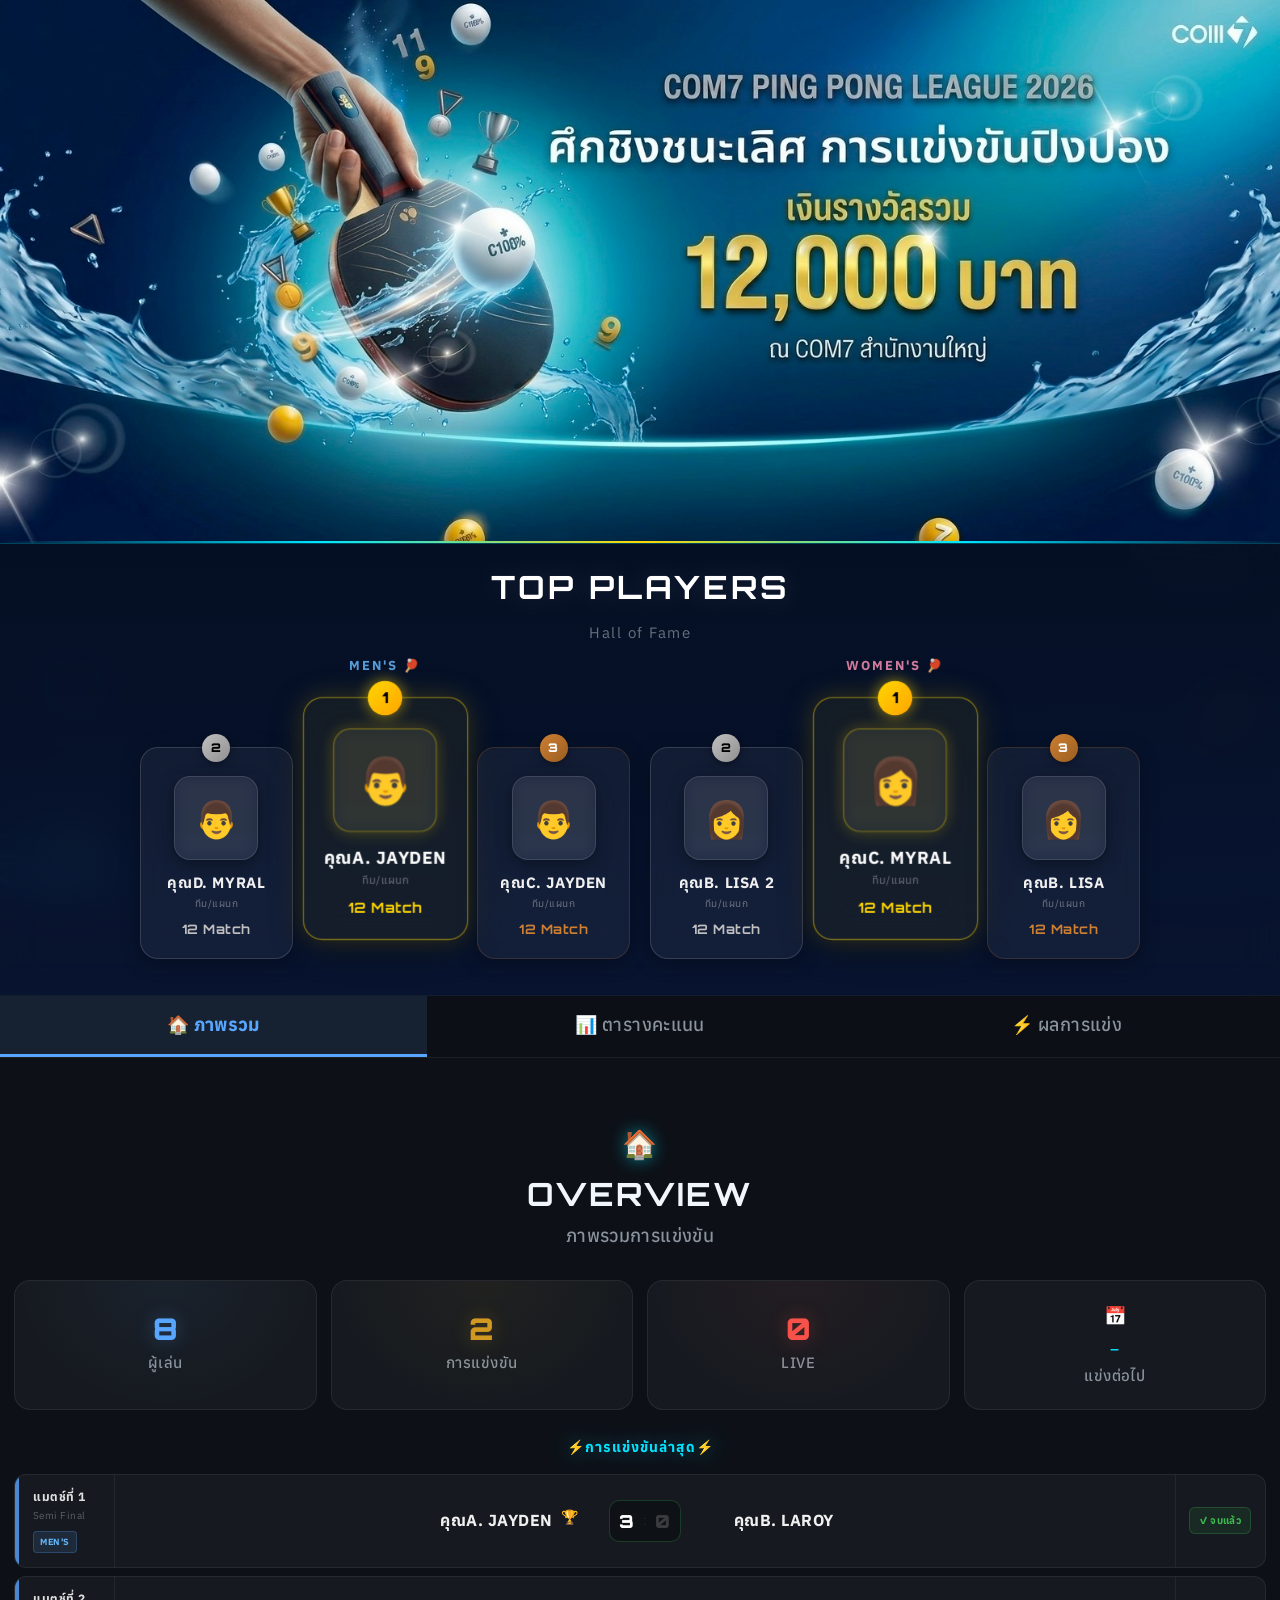
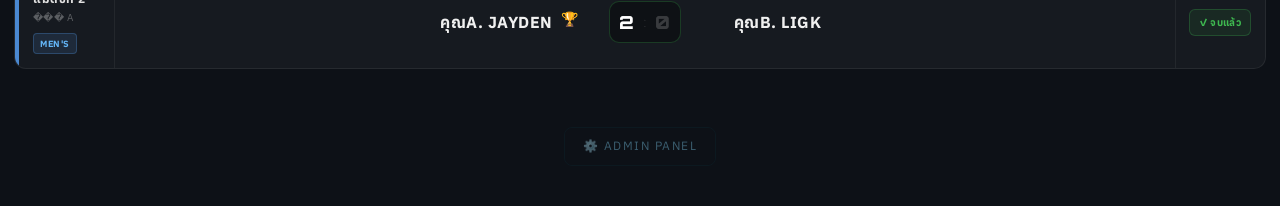
==== commit 3e4e25d5: "Update index.html" ====
--- a/index.html
+++ b/index.html
@@ -18,19 +18,19 @@
 </div>
 
 <!-- TOP PLAYERS always visible -->
-<div style="background:linear-gradient(180deg,rgba(5,15,35,0.95) 0%,rgba(8,20,50,0.92) 100%);padding:32px 16px 36px;border-bottom:1px solid rgba(255,255,255,0.06);backdrop-filter:blur(20px);">
-  <div style="text-align:center;margin-bottom:24px;">
+<div style="background:linear-gradient(180deg,rgba(5,15,35,0.95) 0%,rgba(8,20,50,0.92) 100%);padding:16px 16px 36px;border-bottom:1px solid rgba(255,255,255,0.06);backdrop-filter:blur(20px);">
+  <div style="text-align:center;margin-bottom:8px;">
     <div style="font-family:'Orbitron',monospace;font-size:clamp(20px,4vw,32px);font-weight:700;color:#fff;letter-spacing:3px;text-shadow:0 0 30px rgba(255,255,255,0.15);">TOP PLAYERS</div>
     <div style="font-family:'Anuphan',sans-serif;font-size:15px;color:rgba(255,255,255,0.4);margin-top:6px;letter-spacing:0.1em;">Hall of Fame</div>
   </div>
   <div class="top-players-section-grid" style="display:grid;grid-template-columns:1fr 1fr;gap:20px;max-width:1000px;margin:0 auto;align-items:start;">
-    <div style="display:flex;flex-direction:column;">
-      <div style="text-align:center;font-size:13px;font-weight:700;letter-spacing:2px;color:#64b5f6;margin-bottom:8px;font-family:'Anuphan',sans-serif;opacity:0.85;">MEN'S 🏓</div>
-      <div class="podium-row" id="men-podium" style="align-items:stretch;"></div>
+    <div style="display:flex;flex-direction:column;position:relative;">
+      <div style="text-align:center;font-size:13px;font-weight:700;letter-spacing:2px;color:#64b5f6;margin-bottom:0;font-family:'Anuphan',sans-serif;opacity:0.85;height:24px;line-height:24px;position:relative;z-index:2;">MEN'S 🏓</div>
+      <div class="podium-row" id="men-podium"></div>
     </div>
-    <div style="display:flex;flex-direction:column;">
-      <div style="text-align:center;font-size:13px;font-weight:700;letter-spacing:2px;color:#f48fb1;margin-bottom:8px;font-family:'Anuphan',sans-serif;opacity:0.85;">WOMEN'S 🏓</div>
-      <div class="podium-row" id="women-podium" style="align-items:stretch;"></div>
+    <div style="display:flex;flex-direction:column;position:relative;">
+      <div style="text-align:center;font-size:13px;font-weight:700;letter-spacing:2px;color:#f48fb1;margin-bottom:0;font-family:'Anuphan',sans-serif;opacity:0.85;height:24px;line-height:24px;position:relative;z-index:2;">WOMEN'S 🏓</div>
+      <div class="podium-row" id="women-podium"></div>
     </div>
   </div>
 </div>
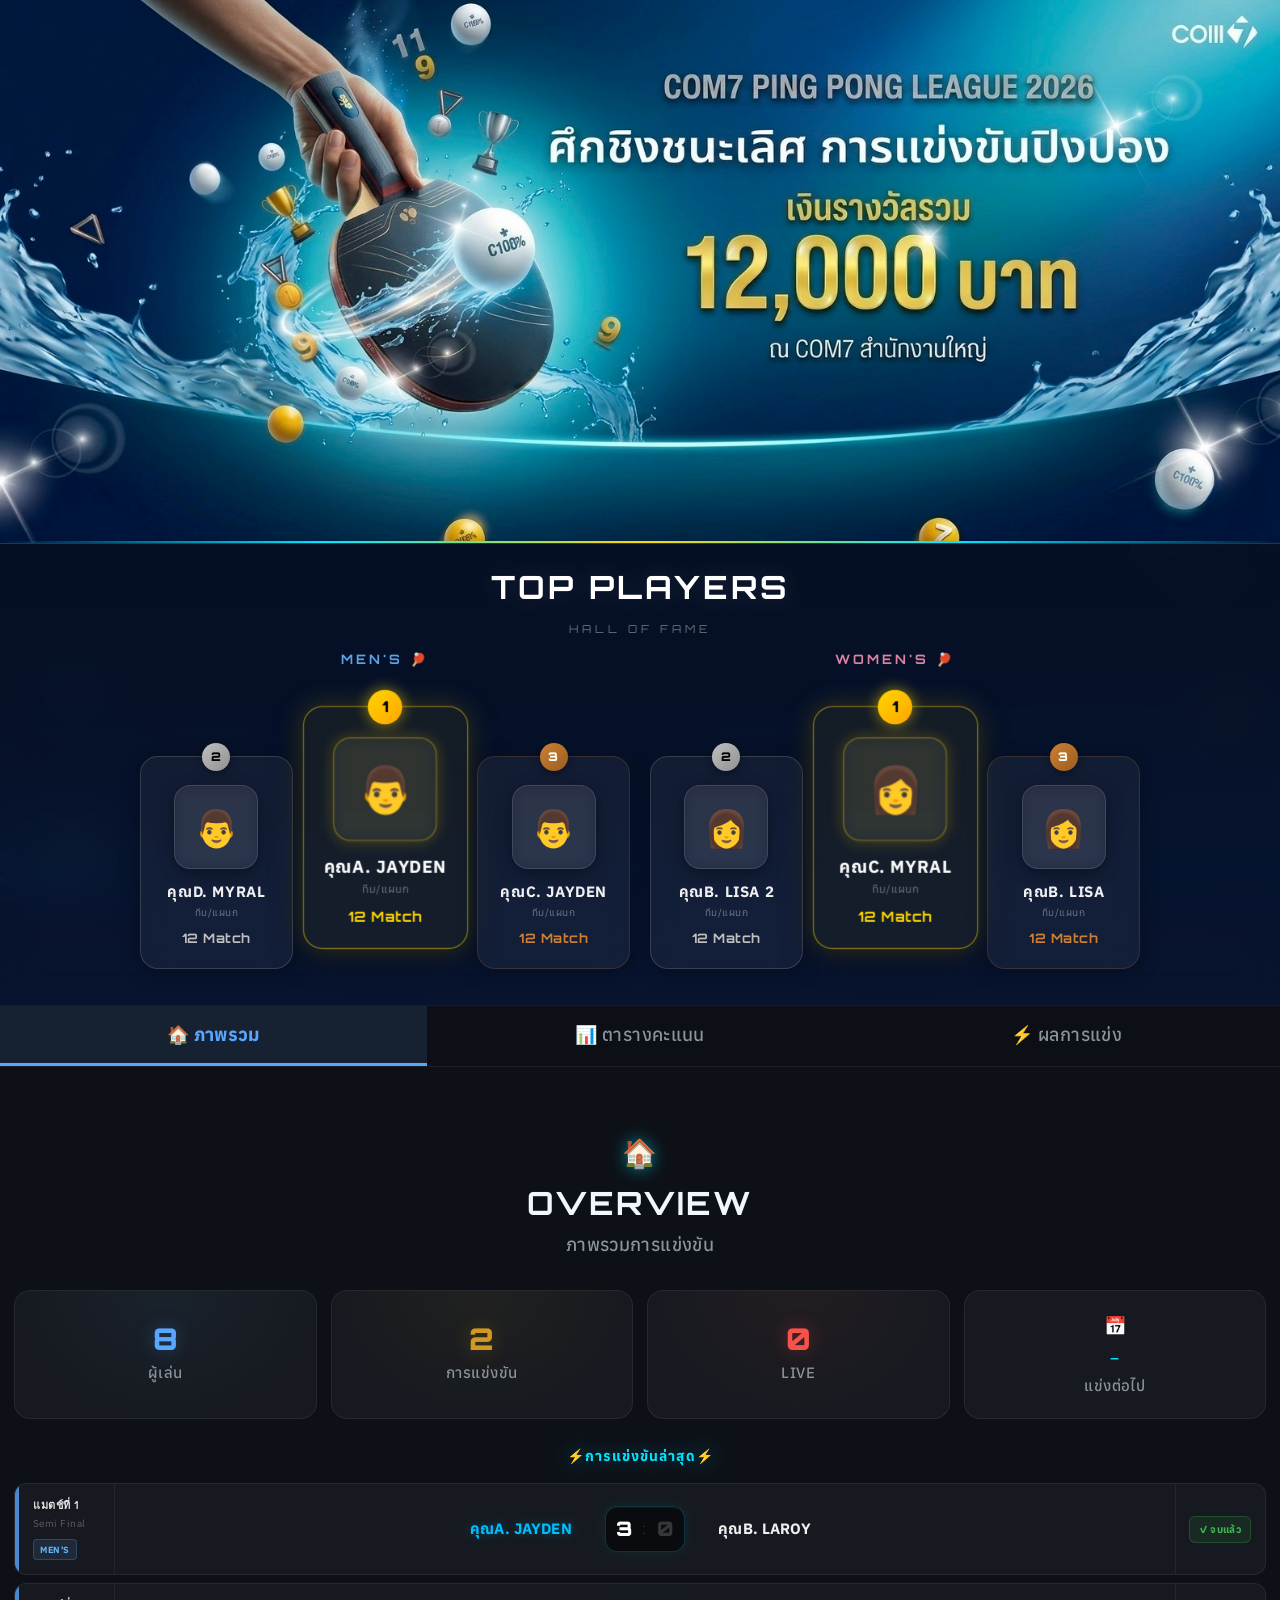
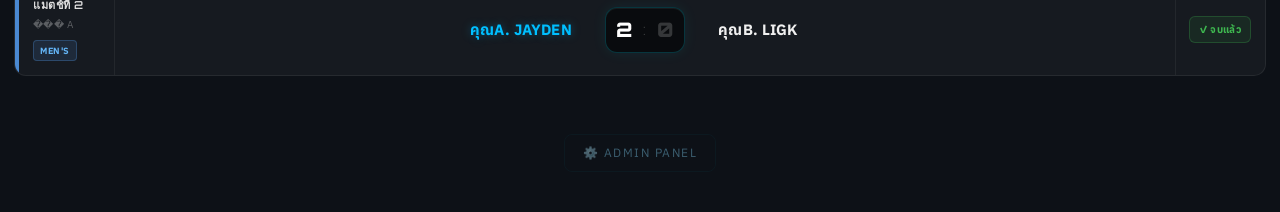
==== commit a2207e09: "Update index.html" ====
--- a/index.html
+++ b/index.html
@@ -21,15 +21,15 @@
 <div style="background:linear-gradient(180deg,rgba(5,15,35,0.95) 0%,rgba(8,20,50,0.92) 100%);padding:16px 16px 36px;border-bottom:1px solid rgba(255,255,255,0.06);backdrop-filter:blur(20px);">
   <div style="text-align:center;margin-bottom:8px;">
     <div style="font-family:'Orbitron',monospace;font-size:clamp(20px,4vw,32px);font-weight:700;color:#fff;letter-spacing:3px;text-shadow:0 0 30px rgba(255,255,255,0.15);">TOP PLAYERS</div>
-    <div style="font-family:'Anuphan',sans-serif;font-size:15px;color:rgba(255,255,255,0.4);margin-top:6px;letter-spacing:0.1em;">Hall of Fame</div>
+    <div style="font-family:'Orbitron',monospace;font-size:11px;font-weight:400;color:rgba(255,255,255,0.4);margin-top:6px;letter-spacing:4px;text-transform:uppercase;">Hall of Fame</div>
   </div>
   <div class="top-players-section-grid" style="display:grid;grid-template-columns:1fr 1fr;gap:20px;max-width:1000px;margin:0 auto;align-items:start;">
     <div style="display:flex;flex-direction:column;position:relative;">
-      <div style="text-align:center;font-size:13px;font-weight:700;letter-spacing:2px;color:#64b5f6;margin-bottom:0;font-family:'Anuphan',sans-serif;opacity:0.85;height:24px;line-height:24px;position:relative;z-index:2;">MEN'S 🏓</div>
+      <div style="text-align:center;font-family:'Orbitron',monospace;font-size:13px;font-weight:700;letter-spacing:3px;color:#64b5f6;margin-bottom:0;opacity:0.9;height:24px;line-height:24px;position:relative;z-index:2;">MEN'S 🏓</div>
       <div class="podium-row" id="men-podium"></div>
     </div>
     <div style="display:flex;flex-direction:column;position:relative;">
-      <div style="text-align:center;font-size:13px;font-weight:700;letter-spacing:2px;color:#f48fb1;margin-bottom:0;font-family:'Anuphan',sans-serif;opacity:0.85;height:24px;line-height:24px;position:relative;z-index:2;">WOMEN'S 🏓</div>
+      <div style="text-align:center;font-family:'Orbitron',monospace;font-size:13px;font-weight:700;letter-spacing:3px;color:#f48fb1;margin-bottom:0;opacity:0.9;height:24px;line-height:24px;position:relative;z-index:2;">WOMEN'S 🏓</div>
       <div class="podium-row" id="women-podium"></div>
     </div>
   </div>
--- a/assets/style.css
+++ b/assets/style.css
@@ -89,7 +89,7 @@
 /* PODIUM */
 .top-players-grid{display:grid;grid-template-columns:1fr 1fr;gap:20px;margin-bottom:32px;}
 .gender-label{text-align:center;font-size:13px;font-weight:500;letter-spacing:0.02em;color:var(--muted);margin-bottom:28px;font-family:'Anuphan',sans-serif;}
-.podium-row{display:flex;gap:16px;justify-content:center;align-items:flex-end;min-height:280px;padding-top:56px;}
+.podium-row{display:flex;gap:16px;justify-content:center;align-items:flex-end;min-height:280px;padding-top:72px;overflow:visible;}
 
 /* Podium card — glassmorphism */
 .podium-card{
@@ -2099,7 +2099,7 @@
   color:#f0f0f0;line-height:1.35;
   white-space:normal;word-break:break-word;
 }
-.frow-winner{ color:#f0f0f0; }
+.frow-winner{ color:#00bfff; }
 .frow-loser { color:#f0f0f0; }
 
 /* nickname */
@@ -2235,3 +2235,80 @@
   width:20px;
   flex-shrink:0;
 }
+
+/* ══════════════════════════════════════════════════════
+   MATCH ROW REDESIGN — Visual polish
+   ══════════════════════════════════════════════════════ */
+
+/* Date column — Orbitron for time */
+.fix-date-day{
+  font-family:'Orbitron',monospace !important;
+  font-size:11px !important;
+  font-weight:600 !important;
+  letter-spacing:0.5px !important;
+}
+.fix-date-info{
+  font-family:'Orbitron',monospace !important;
+  font-size:11px !important;
+  font-weight:700 !important;
+  color:var(--cyan) !important;
+  letter-spacing:0.5px !important;
+}
+.fix-date-round{
+  font-family:'Anuphan',sans-serif !important;
+  font-size:10px !important;
+  color:rgba(255,255,255,0.3) !important;
+}
+
+/* Score box — darker bg + glow */
+.fix-score-inner{
+  background:rgba(0,0,0,0.55) !important;
+  border:1px solid rgba(255,255,255,0.12) !important;
+  box-shadow:0 0 12px rgba(0,0,0,0.5), inset 0 1px 0 rgba(255,255,255,0.06) !important;
+  min-width:80px !important;
+  height:46px !important;
+  border-radius:12px !important;
+}
+.fix-score-inner.box-done{
+  border-color:rgba(0,229,255,0.2) !important;
+  box-shadow:0 0 14px rgba(0,229,255,0.08), inset 0 1px 0 rgba(255,255,255,0.06) !important;
+}
+.fix-score-inner.box-live{
+  border-color:rgba(255,51,85,0.5) !important;
+  box-shadow:0 0 16px rgba(255,51,85,0.25), inset 0 1px 0 rgba(255,255,255,0.06) !important;
+}
+.fix-score-num{
+  font-family:'Orbitron',monospace !important;
+  font-size:20px !important;
+  font-weight:900 !important;
+  padding:0 10px !important;
+}
+.fix-score-sep{
+  font-family:'Orbitron',monospace !important;
+  font-size:14px !important;
+  color:rgba(255,255,255,0.2) !important;
+}
+
+/* Department text — smaller for hierarchy */
+.frow-dept{
+  font-size:10px !important;
+  color:rgba(255,255,255,0.32) !important;
+  letter-spacing:0.2px !important;
+}
+
+/* Player name — slightly larger */
+.frow-name{
+  font-size:15px !important;
+  letter-spacing:0.01em !important;
+}
+
+/* Winner name — cyan glow */
+.frow-winner{
+  color:#00bfff !important;
+  text-shadow:0 0 10px rgba(0,191,255,0.35) !important;
+}
+
+/* Row — slightly taller */
+.fix-row{
+  min-height:80px !important;
+}
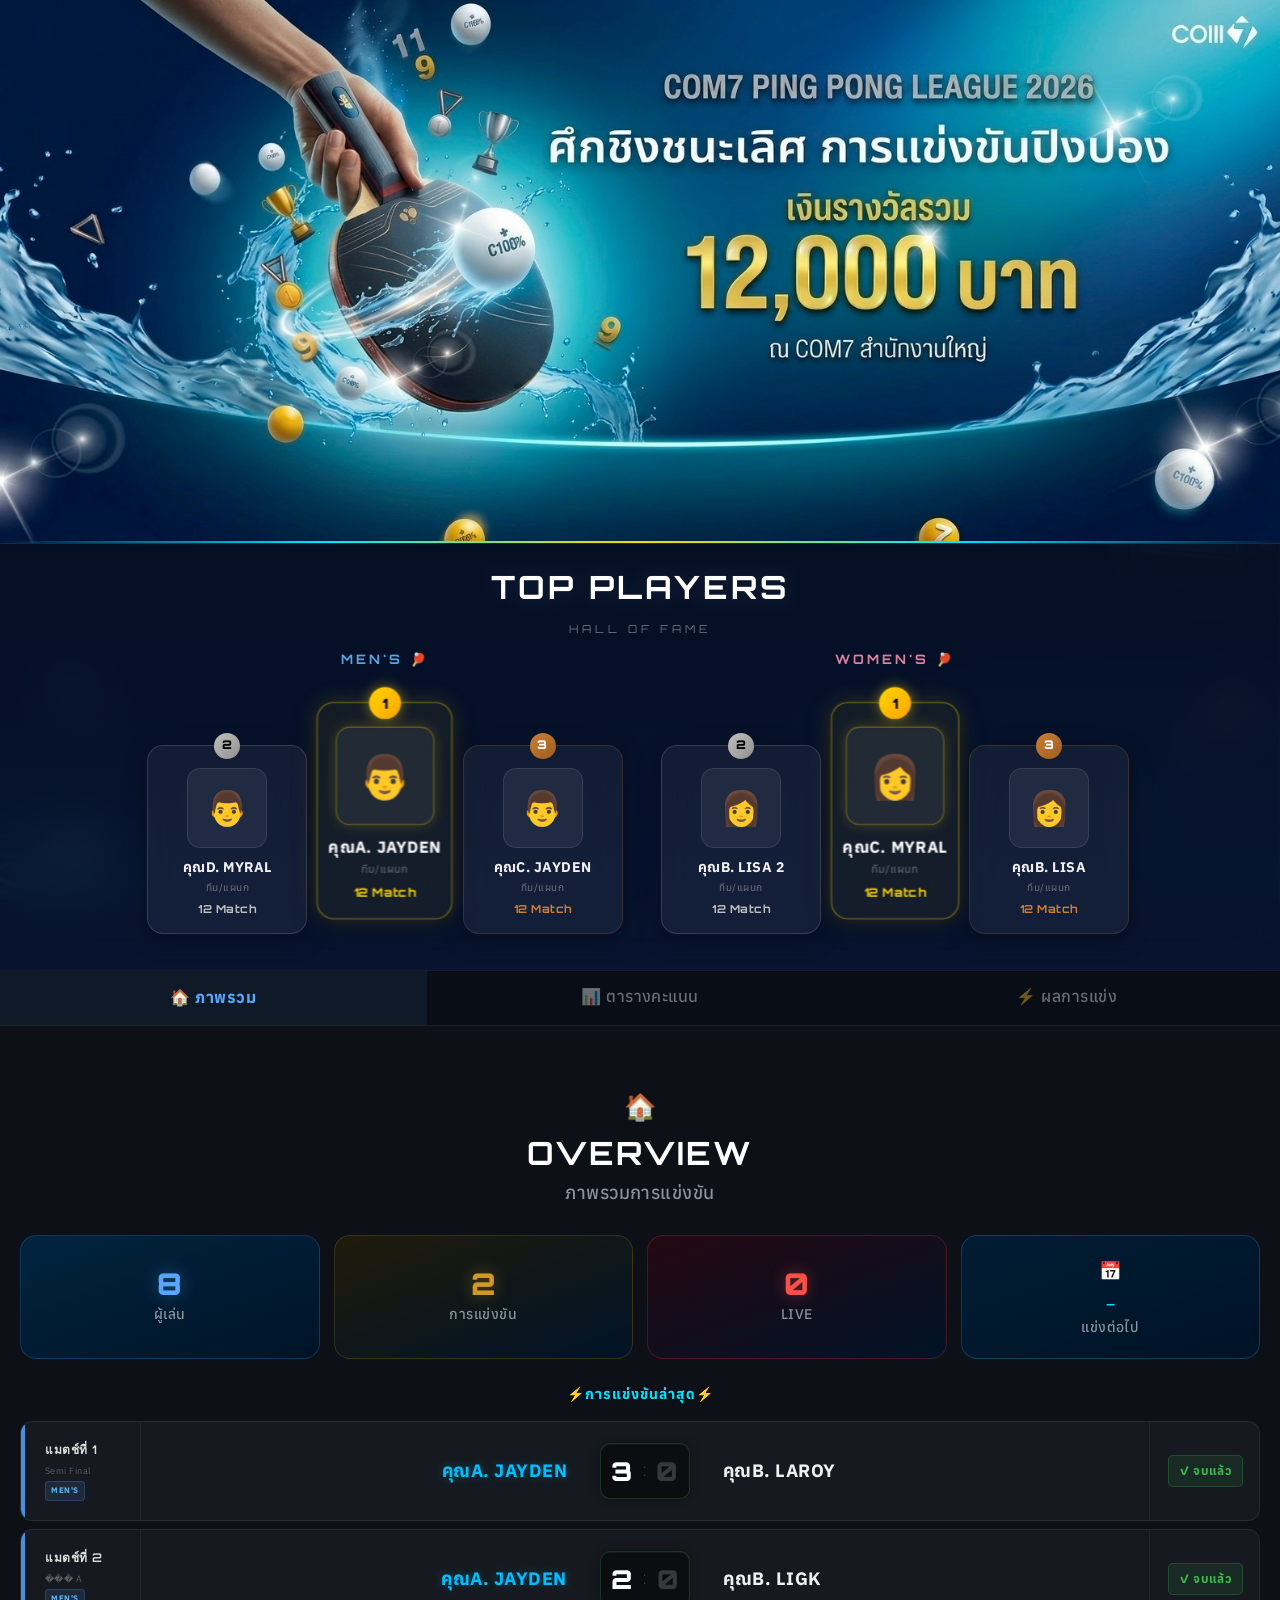
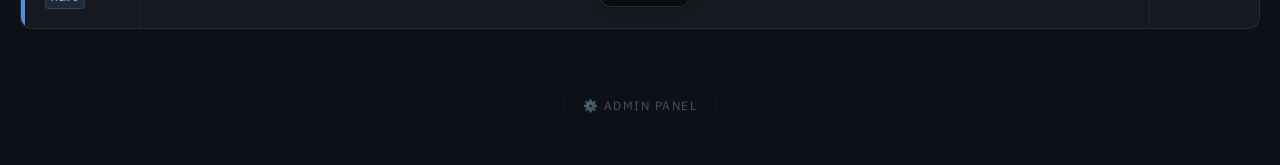
==== commit 61cb7068: "Update index.html" ====
--- a/index.html
+++ b/index.html
@@ -156,8 +156,9 @@
   <div id="photo-lightbox-name" style="font-family:'Anuphan',sans-serif;font-size:20px;font-weight:700;color:#fff;text-shadow:0 0 20px rgba(0,229,255,0.5);text-align:center;"></div>
   <div style="font-size:13px;color:rgba(255,255,255,0.4);">แตะที่ใดก็ได้เพื่อปิด</div>
 </div>
-<!-- Supabase SDK -->
-<script src="https://cdn.jsdelivr.net/npm/@supabase/supabase-js@2"></script>
+<!-- Supabase SDK (onerror = ซ่อน loader แล้วใช้ localStorage แทน) -->
+<script src="https://cdn.jsdelivr.net/npm/@supabase/supabase-js@2"
+  onerror="window.supabase=null;var l=document.getElementById('pp-loader');if(l)l.style.display='none';"></script>
 
 <!-- Supabase Configuration -->
 <script src="supabase-config.js"></script>
--- a/assets/style.css
+++ b/assets/style.css
@@ -1,2314 +1,1065 @@
 @import url('https://fonts.googleapis.com/css2?family=Orbitron:wght@400;700;900&family=Anuphan:wght@100..700&display=swap');
 
+/* ══════════════════════════════════════════════════════
+   CSS VARIABLES
+   ══════════════════════════════════════════════════════ */
 :root {
   --cyan:#00e5ff; --cyan2:#00b8d4; --gold:#ffd700; --gold2:#ffaa00;
-  --dark:#010d1a; --navy:#021525; --panel:rgba(0,25,50,0.88);
-  --border:rgba(0,229,255,0.22); --border2:rgba(0,229,255,0.08);
-  --text:#dff2ff; --muted:#6aacca; --win:#00e5a0; --lose:#ff4466; --live:#ff3355;
-}
-*{margin:0;padding:0;box-sizing:border-box;}
-html{overflow-x:hidden;}
-body{
+  --dark:#0d1117; --navy:#021525;
+  --border:rgba(255,255,255,0.08); --border2:rgba(255,255,255,0.05);
+  --text:#f0f6fc; --muted:#8b949e;
+  --win:#3fb950; --lose:#f85149; --live:#ff3355;
+  --accent-blue:#58a6ff; --accent-gold:#d29922;
+  --bg-card:rgba(255,255,255,0.04);
+  --bg-card-hover:rgba(255,255,255,0.065);
+  --bar-men:rgba(88,166,255,0.85);
+  --bar-women:rgba(255,121,198,0.85);
+}
+
+/* ══════════════════════════════════════════════════════
+   RESET & BASE
+   ══════════════════════════════════════════════════════ */
+*, *::before, *::after { margin:0; padding:0; box-sizing:border-box; }
+html { overflow-x:hidden; max-width:100vw; -webkit-text-size-adjust:100%; }
+body {
   background:var(--dark);
   font-family:'Anuphan',sans-serif;
-  font-size:16px;
-  font-weight:400;
-  line-height:1.7;
-  letter-spacing:0.03em;
-  color:#e0e0e0;
-  min-height:100vh;
-  overflow-x:hidden;
-  width:100%;
+  font-size:16px; font-weight:400; line-height:1.7; letter-spacing:0.03em;
+  color:#e0e0e0; min-height:100vh;
+  overflow-x:hidden; width:100%;
   -webkit-font-smoothing:antialiased;
   -moz-osx-font-smoothing:grayscale;
-  text-rendering:optimizeLegibility;
-}
-.page{width:100%;overflow-x:hidden;}
-input,select,textarea,button{
+}
+.page { width:100%; max-width:100vw; overflow-x:hidden; }
+img { max-width:100%; height:auto; display:block; }
+input, select, textarea, button { font-family:'Anuphan',sans-serif; letter-spacing:0.03em; }
+
+/* animated grid bg */
+body::before {
+  content:''; position:fixed; inset:0; pointer-events:none; z-index:0;
+  background-image:
+    linear-gradient(rgba(0,229,255,0.02) 1px, transparent 1px),
+    linear-gradient(90deg, rgba(0,229,255,0.02) 1px, transparent 1px);
+  background-size:50px 50px;
+  animation:gridMove 25s linear infinite;
+}
+@keyframes gridMove { to { background-position:50px 50px; } }
+body::after {
+  content:''; position:fixed; inset:0; pointer-events:none; z-index:-1;
+  background:
+    radial-gradient(ellipse 70% 50% at 15% 10%, rgba(0,90,180,0.2) 0%, transparent 55%),
+    radial-gradient(ellipse 60% 40% at 85% 90%, rgba(0,170,220,0.12) 0%, transparent 55%);
+}
+
+/* scrollbar */
+::-webkit-scrollbar { width:5px; height:5px; }
+::-webkit-scrollbar-track { background:rgba(0,10,25,0.6); }
+::-webkit-scrollbar-thumb { background:rgba(0,229,255,0.2); border-radius:4px; }
+::-webkit-scrollbar-thumb:hover { background:rgba(0,229,255,0.4); }
+* { scrollbar-width:thin; scrollbar-color:rgba(0,229,255,0.2) rgba(0,10,25,0.6); }
+
+/* ══════════════════════════════════════════════════════
+   HERO
+   ══════════════════════════════════════════════════════ */
+.hero { position:relative; overflow:hidden; border-bottom:1px solid var(--border); }
+.hero-shimmer {
+  position:absolute; bottom:0; left:0; right:0; height:2px;
+  background:linear-gradient(90deg, transparent, var(--cyan), var(--gold), var(--cyan), transparent);
+  animation:shimmer 3s ease-in-out infinite;
+}
+@keyframes shimmer { 0%,100% { opacity:0.6; } 50% { opacity:1; } }
+
+/* ══════════════════════════════════════════════════════
+   TABS — mobile: bottom nav  /  desktop: top sticky
+   ══════════════════════════════════════════════════════ */
+.tabs {
+  display:flex;
+  position:fixed; bottom:0; top:auto; left:0; right:0; z-index:200;
+  background:rgba(10,14,22,0.97);
+  border-top:1px solid rgba(255,255,255,0.08); border-bottom:none;
+  backdrop-filter:blur(20px); -webkit-backdrop-filter:blur(20px);
+  padding-bottom:env(safe-area-inset-bottom, 0px);
+  justify-content:space-around;
+  overflow-x:auto; scrollbar-width:none;
+}
+.tabs::-webkit-scrollbar { display:none; }
+
+.tab {
+  flex:1; min-width:0;
+  padding:10px 4px 8px;
+  font-size:11px; font-weight:500;
   font-family:'Anuphan',sans-serif;
-  letter-spacing:0.03em;
-}
-body::before{content:'';position:fixed;inset:0;background-image:linear-gradient(rgba(0,229,255,0.025) 1px,transparent 1px),linear-gradient(90deg,rgba(0,229,255,0.025) 1px,transparent 1px);background-size:50px 50px;pointer-events:none;z-index:0;animation:gridMove 25s linear infinite;}
-@keyframes gridMove{to{background-position:50px 50px;}}
-body::after{content:'';position:fixed;inset:0;background:radial-gradient(ellipse 70% 50% at 15% 10%,rgba(0,90,180,0.25) 0%,transparent 55%),radial-gradient(ellipse 60% 40% at 85% 90%,rgba(0,170,220,0.15) 0%,transparent 55%),rgba(1,13,26,0.4);pointer-events:none;z-index:-1;}
-
-/* HERO */
-.hero{position:relative;overflow:hidden;border-bottom:1px solid var(--border);}
-.hero-bg{background:linear-gradient(135deg,#041e3c 0%,#062a50 40%,#020f1e 100%);padding:24px 20px 28px;position:relative;overflow:hidden;}
-.hero-bg::before{content:'';position:absolute;top:-80px;left:-80px;width:350px;height:350px;background:radial-gradient(circle,rgba(0,150,255,0.2),transparent 70%);pointer-events:none;}
-.hero-inner{display:flex;align-items:center;justify-content:space-between;gap:12px;position:relative;z-index:1;}
-.hero-img-side{flex:0 0 40%;max-width:260px;}
-.hero-paddle-img{width:100%;filter:drop-shadow(0 0 30px rgba(0,229,255,0.4));animation:float 4s ease-in-out infinite;}
-@keyframes float{0%,100%{transform:translateY(0) rotate(-2deg);}50%{transform:translateY(-12px) rotate(2deg);}}
-.hero-text-side{flex:1;text-align:right;}
-.com7-badge{display:inline-block;background:var(--cyan);color:#000;font-family:'Orbitron',monospace;font-weight:900;font-size:14px;padding:5px 16px;border-radius:5px;letter-spacing:2px;margin-bottom:10px;box-shadow:0 0 20px rgba(0,229,255,0.5);}
-.hero-title{font-family:'Orbitron',monospace;font-size:clamp(11px,2.5vw,20px);font-weight:900;color:var(--cyan);letter-spacing:2px;text-shadow:0 0 30px rgba(0,229,255,0.6);line-height:1.2;margin-bottom:4px;}
-.hero-sub{font-size:clamp(18px,4.5vw,34px);font-weight:700;color:#fff;line-height:1.1;margin-bottom:6px;}
-.hero-prize-label{font-size:12px;color:var(--muted);margin-bottom:2px;}
-.hero-prize{font-family:'Orbitron',monospace;font-size:clamp(26px,6.5vw,52px);font-weight:900;color:var(--gold);text-shadow:0 0 30px rgba(255,215,0,0.6),0 0 60px rgba(255,180,0,0.3);line-height:1;}
-.hero-prize-unit{font-size:clamp(16px,3.5vw,28px);font-weight:700;color:var(--gold);}
-.hero-venue{font-size:12px;color:var(--muted);margin-top:6px;}
-.hero-shimmer{position:absolute;bottom:0;left:0;right:0;height:2px;background:linear-gradient(90deg,transparent,var(--cyan),var(--gold),var(--cyan),transparent);animation:shimmer 3s ease-in-out infinite;}
-@keyframes shimmer{0%,100%{opacity:0.6;}50%{opacity:1;}}
-
-/* TABS */
-.tabs{display:flex;justify-content:center;background:rgba(2,21,37,0.98);border-bottom:1px solid var(--border);overflow-x:auto;scrollbar-width:none;position:sticky;top:0;z-index:100;backdrop-filter:blur(16px);}
-.tabs::-webkit-scrollbar{display:none;}
-.tab{
-  flex:1;min-width:0;padding:16px 12px;
-  font-size:18px;font-weight:500;
+  color:rgba(255,255,255,0.4);
+  cursor:pointer;
+  border-bottom:none; border-top:2px solid transparent;
+  display:flex; flex-direction:column; align-items:center;
+  gap:3px; line-height:1.2; text-align:center; white-space:nowrap;
+  transition:all 0.2s;
+}
+.tab:hover { color:rgba(255,255,255,0.7); }
+.tab.active {
+  border-top-color:var(--accent-blue); border-bottom:none;
+  color:var(--accent-blue); font-weight:700;
+  background:transparent; box-shadow:none;
+}
+
+/* page gets bottom padding so content isn't hidden behind bottom nav */
+.page { padding-bottom:72px; }
+
+/* ══════════════════════════════════════════════════════
+   SECTIONS
+   ══════════════════════════════════════════════════════ */
+.section { display:none; padding:16px 12px; }
+.section.active {
+  display:block;
+  animation:sectionFadeIn 0.3s cubic-bezier(0.22,1,0.36,1) both;
+}
+@keyframes sectionFadeIn {
+  from { opacity:0; transform:translateY(8px); }
+  to   { opacity:1; transform:translateY(0); }
+}
+
+/* section header */
+.sec-header { text-align:center; padding:24px 0 20px; }
+.sec-header-icon { font-size:24px; margin-bottom:6px; display:block; }
+.sec-header-en {
+  font-family:'Orbitron',monospace;
+  font-size:clamp(18px,5vw,32px); font-weight:700;
+  color:#fff; letter-spacing:2px; text-transform:uppercase; line-height:1.2;
+}
+.sec-header-th {
   font-family:'Anuphan',sans-serif;
-  color:var(--muted);cursor:pointer;
-  border-bottom:3px solid transparent;
-  white-space:nowrap;transition:all 0.25s;
-  letter-spacing:0.02em;text-align:center;
-  line-height:1.4;
-}
-.tab:hover{color:var(--text);background:rgba(0,229,255,0.04);}
-.tab.active{
-  color:#000;
-  background:var(--cyan);
-  border-bottom-color:var(--cyan2);
-  font-weight:700;
-  box-shadow:0 0 20px rgba(0,229,255,0.35), inset 0 -2px 8px rgba(0,229,255,0.2);
-}
-
-/* SECTIONS */
-.section{display:none;padding:22px 14px;}
-.section.active{
-  display:block;
-  animation:sectionFadeIn 0.35s cubic-bezier(0.22,1,0.36,1) both;
-}
-@keyframes sectionFadeIn{
-  from{opacity:0;transform:translateY(10px);}
-  to{opacity:1;transform:translateY(0);}
-}
-.section-title{font-family:'Anuphan',sans-serif;font-size:17px;font-weight:700;color:var(--cyan);letter-spacing:1px;text-align:center;margin-bottom:4px;text-shadow:0 0 20px rgba(0,229,255,0.5);}
-.section-sub{text-align:center;color:var(--muted);font-size:14px;margin-bottom:20px;letter-spacing:0.3px;font-family:'Anuphan',sans-serif;}
-
-/* PODIUM */
-.top-players-grid{display:grid;grid-template-columns:1fr 1fr;gap:20px;margin-bottom:32px;}
-.gender-label{text-align:center;font-size:13px;font-weight:500;letter-spacing:0.02em;color:var(--muted);margin-bottom:28px;font-family:'Anuphan',sans-serif;}
-.podium-row{display:flex;gap:16px;justify-content:center;align-items:flex-end;min-height:280px;padding-top:72px;overflow:visible;}
-
-/* Podium card — glassmorphism */
-.podium-card{
-  flex:1;max-width:170px;
+  font-size:clamp(13px,3.5vw,18px); font-weight:500;
+  color:var(--muted); margin-top:6px; line-height:1.6;
+}
+.sec-header-sub {
+  font-family:'Anuphan',sans-serif;
+  font-size:clamp(11px,3vw,14px); color:rgba(255,255,255,0.3); margin-top:4px;
+}
+
+.section-title {
+  font-family:'Anuphan',sans-serif; font-size:16px; font-weight:700;
+  color:var(--cyan); letter-spacing:1px; text-align:center;
+  margin-bottom:12px;
+}
+
+/* ══════════════════════════════════════════════════════
+   STAT GRID — 2 cols mobile, 4 cols desktop
+   ══════════════════════════════════════════════════════ */
+.stat-grid {
+  display:grid;
+  grid-template-columns:repeat(2,1fr);
+  gap:10px; margin-bottom:24px;
+}
+.stat-card {
+  border-radius:16px; padding:16px 12px;
+  text-align:center; position:relative; overflow:hidden;
+  border:1px solid var(--border);
+  background:var(--bg-card);
+  display:flex; flex-direction:column; align-items:center; justify-content:center; gap:6px;
+  transition:transform 0.25s, filter 0.25s;
+  cursor:default;
+}
+.stat-card:hover { transform:translateY(-3px); filter:brightness(1.12); }
+.stat-card.cyan { background:linear-gradient(160deg,rgba(0,40,70,0.85),rgba(0,20,40,0.95)); border-color:rgba(88,166,255,0.2); }
+.stat-card.gold { background:linear-gradient(160deg,rgba(50,38,0,0.5),rgba(0,20,40,0.95)); border-color:rgba(210,153,34,0.2); }
+.stat-card.red  { background:linear-gradient(160deg,rgba(60,0,15,0.5),rgba(0,20,40,0.95)); border-color:rgba(248,81,73,0.2); }
+.stat-num {
+  font-size:clamp(22px,6vw,30px); font-weight:900;
+  font-family:'Orbitron',monospace; line-height:1;
+}
+.stat-card.cyan .stat-num { color:var(--accent-blue); text-shadow:0 0 16px rgba(88,166,255,0.4); }
+.stat-card.gold .stat-num { color:var(--accent-gold); text-shadow:0 0 16px rgba(210,153,34,0.4); }
+.stat-card.red  .stat-num { color:var(--lose);        text-shadow:0 0 16px rgba(248,81,73,0.4); }
+.stat-label {
+  font-size:clamp(11px,3vw,14px); font-weight:500; color:var(--muted);
+  font-family:'Anuphan',sans-serif; line-height:1.4;
+}
+#stat-next-date {
+  font-family:'Orbitron',monospace; font-size:11px;
+  font-weight:700; color:var(--cyan); line-height:1.4;
+}
+
+/* ══════════════════════════════════════════════════════
+   TOP PLAYERS / PODIUM
+   ══════════════════════════════════════════════════════ */
+.top-players-section-grid {
+  display:grid; grid-template-columns:1fr 1fr;
+  gap:16px; max-width:1000px; margin:0 auto;
+}
+.podium-row {
+  display:flex; flex-direction:row;
+  align-items:flex-end; justify-content:center;
+  gap:10px; padding-top:48px; min-height:220px;
+  overflow-x:auto; overflow-y:visible;
+  scroll-snap-type:x mandatory; -webkit-overflow-scrolling:touch;
+  scrollbar-width:none;
+}
+.podium-row::-webkit-scrollbar { display:none; }
+
+.podium-card {
+  flex:0 0 100px; max-width:100px;
   background:rgba(255,255,255,0.05);
-  backdrop-filter:blur(16px);
-  -webkit-backdrop-filter:blur(16px);
+  backdrop-filter:blur(16px); -webkit-backdrop-filter:blur(16px);
   border:1px solid rgba(255,255,255,0.08);
-  border-radius:18px;
-  padding:20px 14px 18px;
-  text-align:center;position:relative;
-  transition:transform 0.3s cubic-bezier(0.22,1,0.36,1), box-shadow 0.3s ease;
-  cursor:pointer;
-  box-shadow:0 8px 32px rgba(0,0,0,0.3);
-}
-.podium-card:hover{
-  transform:translateY(-4px) scale(1.03);
-  box-shadow:0 16px 40px rgba(0,0,0,0.4);
-}
-
-/* Rank 1 — gold glow border only */
-.podium-card.rank-1{
+  border-radius:16px; padding:12px 6px 10px;
+  text-align:center; position:relative;
+  transition:transform 0.3s cubic-bezier(0.22,1,0.36,1), box-shadow 0.3s;
+  cursor:pointer; scroll-snap-align:center;
+  box-shadow:0 6px 24px rgba(0,0,0,0.3);
+}
+.podium-card.rank-1 {
+  flex:0 0 116px; max-width:116px;
   background:rgba(255,215,0,0.06);
-  border:1.5px solid rgba(255,215,0,0.5);
-  box-shadow:0 0 24px rgba(255,215,0,0.2), 0 8px 32px rgba(0,0,0,0.4);
-  transform:translateY(-28px) scale(1.08);
-  max-width:190px;
-}
-.podium-card.rank-1:hover{
-  transform:translateY(-34px) scale(1.11);
-  box-shadow:0 0 36px rgba(255,215,0,0.35), 0 12px 40px rgba(0,0,0,0.5);
-}
-
-/* Rank 2 — silver, no glow */
-.podium-card.rank-2{
-  border-color:rgba(192,192,192,0.2);
-  box-shadow:0 4px 20px rgba(0,0,0,0.3);
-}
-/* Rank 3 — bronze, no glow */
-.podium-card.rank-3{
-  border-color:rgba(205,127,50,0.2);
-  box-shadow:0 4px 20px rgba(0,0,0,0.3);
-}
-.rank-badge{
-  position:absolute;top:-14px;left:50%;transform:translateX(-50%);
-  width:28px;height:28px;border-radius:50%;
-  display:flex;align-items:center;justify-content:center;
-  font-size:12px;font-weight:900;font-family:'Orbitron',monospace;z-index:2;
-  box-shadow:0 2px 8px rgba(0,0,0,0.4);
-}
-.rank-1 .rank-badge{
-  background:linear-gradient(135deg,#FFD700,#FFA500);
-  color:#000;width:32px;height:32px;font-size:14px;top:-16px;
-  box-shadow:0 0 14px rgba(255,215,0,0.6);
-}
-.rank-2 .rank-badge{background:linear-gradient(135deg,#C0C0C0,#909090);color:#000;}
-.rank-3 .rank-badge{background:linear-gradient(135deg,#CD7F32,#9a5e20);color:#fff;}
-.player-avatar{
-  width:84px;height:84px;border-radius:16px;
-  margin:8px auto 12px;
-  border:1.5px solid rgba(255,255,255,0.12);
-  display:flex;align-items:center;justify-content:center;
-  font-size:36px;overflow:hidden;
+  border:1.5px solid rgba(255,215,0,0.45);
+  box-shadow:0 0 20px rgba(255,215,0,0.18), 0 6px 24px rgba(0,0,0,0.4);
+  transform:translateY(-18px) scale(1.05);
+}
+.podium-card.rank-2 { border-color:rgba(192,192,192,0.2); }
+.podium-card.rank-3 { border-color:rgba(205,127,50,0.2); }
+
+.podium-card:hover { transform:translateY(-4px) scale(1.03); }
+.podium-card.rank-1:hover { transform:translateY(-22px) scale(1.08); }
+
+.rank-badge {
+  position:absolute; top:-11px; left:50%; transform:translateX(-50%);
+  width:22px; height:22px; border-radius:50%;
+  display:flex; align-items:center; justify-content:center;
+  font-size:10px; font-weight:900; font-family:'Orbitron',monospace; z-index:2;
+}
+.rank-1 .rank-badge {
+  background:linear-gradient(135deg,#FFD700,#FFA500); color:#000;
+  width:26px; height:26px; font-size:12px; top:-13px;
+  box-shadow:0 0 12px rgba(255,215,0,0.5);
+}
+.rank-2 .rank-badge { background:linear-gradient(135deg,#C0C0C0,#909090); color:#000; }
+.rank-3 .rank-badge { background:linear-gradient(135deg,#CD7F32,#9a5e20); color:#fff; }
+
+.player-avatar {
+  width:56px; height:56px; border-radius:12px;
+  margin:6px auto 10px; border:1.5px solid rgba(255,255,255,0.1);
+  display:flex; align-items:center; justify-content:center;
+  font-size:24px; overflow:hidden;
   background:rgba(255,255,255,0.06);
-  backdrop-filter:blur(8px);
-  box-shadow:0 4px 16px rgba(0,0,0,0.4);
-}
-.player-avatar img{width:100%;height:100%;object-fit:cover;border-radius:14px;}
-.rank-1 .player-avatar{
-  border-color:rgba(255,215,0,0.4);
-  box-shadow:0 0 16px rgba(255,215,0,0.25);
-  width:96px;height:96px;font-size:42px;
-}
-.podium-name{
-  font-size:15px;font-weight:700;color:#f0f0f0;
-  white-space:nowrap;overflow:hidden;text-overflow:ellipsis;
-  font-family:'Anuphan',sans-serif;letter-spacing:0.04em;
-  line-height:1.5;margin-top:4px;
-}
-.rank-1 .podium-name{color:#fff;font-size:16px;}
-.podium-pts{
-  font-size:13px;margin-top:6px;font-family:'Orbitron',monospace;
-  font-weight:700;
-}
-.rank-1 .podium-pts{color:#FFD700;}
-.rank-2 .podium-pts{color:#C0C0C0;}
-.rank-3 .podium-pts{color:#CD7F32;}
-
-/* STAT CARDS */
-.stat-grid{display:grid;grid-template-columns:repeat(3,1fr);gap:14px;margin-bottom:26px;}
-.stat-card{
-  border-radius:16px;padding:20px 16px;
-  text-align:center;position:relative;overflow:hidden;
-  backdrop-filter:blur(8px);
-  transition:transform 0.3s cubic-bezier(0.22,1,0.36,1), box-shadow 0.3s ease, filter 0.3s ease;
-  display:flex;flex-direction:column;align-items:center;justify-content:center;gap:6px;
-}
-.stat-card:hover{
-  transform:translateY(-4px) scale(1.03);
-  filter:brightness(1.15);
-}
-.stat-card::before{content:'';position:absolute;inset:0;background:radial-gradient(ellipse at top,var(--glow,transparent),transparent 70%);pointer-events:none;}
-/* gradient border via pseudo-element */
-.stat-card::after{
-  content:'';position:absolute;inset:0;border-radius:16px;padding:1.5px;
-  background:var(--grad-border,linear-gradient(135deg,rgba(0,229,255,0.4),rgba(0,100,180,0.15)));
-  -webkit-mask:linear-gradient(#fff 0 0) content-box,linear-gradient(#fff 0 0);
-  -webkit-mask-composite:xor;mask-composite:exclude;mask:linear-gradient(#fff 0 0) content-box,linear-gradient(#fff 0 0);pointer-events:none;
-}
-.stat-card.cyan{
-  background:linear-gradient(160deg,rgba(0,40,70,0.9),rgba(0,20,40,0.97));
-  --glow:rgba(0,229,255,0.1);
-  --grad-border:linear-gradient(135deg,rgba(0,229,255,0.5),rgba(0,100,200,0.15));
-}
-.stat-card.cyan:hover{box-shadow:0 0 28px rgba(0,229,255,0.2);}
-.stat-card.gold{
-  background:linear-gradient(160deg,rgba(50,38,0,0.6),rgba(0,20,40,0.97));
-  --glow:rgba(255,215,0,0.1);
-  --grad-border:linear-gradient(135deg,rgba(255,215,0,0.5),rgba(200,120,0,0.15));
-}
-.stat-card.gold:hover{box-shadow:0 0 28px rgba(255,215,0,0.2);}
-.stat-card.red{
-  background:linear-gradient(160deg,rgba(60,0,15,0.6),rgba(0,20,40,0.97));
-  --glow:rgba(255,51,85,0.1);
-  --grad-border:linear-gradient(135deg,rgba(255,51,85,0.5),rgba(180,0,40,0.15));
-}
-.stat-card.red:hover{box-shadow:0 0 28px rgba(255,51,85,0.2);}
-.stat-num{font-size:30px;font-weight:900;font-family:'Orbitron',monospace;line-height:1;}
-.stat-card.cyan .stat-num{color:var(--cyan);text-shadow:0 0 16px rgba(0,229,255,0.5);}
-.stat-card.gold .stat-num{color:var(--gold);text-shadow:0 0 16px rgba(255,215,0,0.5);}
-.stat-card.red .stat-num{color:var(--live);text-shadow:0 0 16px rgba(255,51,85,0.5);}
-.stat-label{
-  font-size:15px;font-weight:500;color:#a0c4d8;
-  letter-spacing:0.03em;font-family:'Anuphan',sans-serif;
-  line-height:1.7;
-}
-
-/* FIXTURE ROW */
-.fix-group{margin-bottom:32px;}
-.fix-round-header{display:flex;align-items:center;gap:12px;padding:10px 0 10px;border-bottom:2px solid var(--cyan);margin-bottom:0;}
-.fix-round-icon{width:28px;height:28px;border-radius:6px;background:rgba(0,229,255,0.12);border:1px solid var(--border);display:flex;align-items:center;justify-content:center;font-size:14px;flex-shrink:0;}
-.fix-round-name{font-family:'Orbitron',monospace;font-size:13px;font-weight:900;color:var(--cyan);letter-spacing:2px;text-transform:uppercase;}
-.fix-round-count{margin-left:auto;font-size:10px;color:var(--muted);font-family:'Anuphan',sans-serif;letter-spacing:1px;}
-.fix-row{display:grid;grid-template-columns:90px 1fr auto 1fr 90px;align-items:center;gap:0;border-bottom:1px solid var(--border2);padding:0;transition:background 0.15s;cursor:default;position:relative;overflow:hidden;}
-.fix-row::before{content:'';position:absolute;left:0;top:0;bottom:0;width:3px;background:transparent;transition:background 0.2s;}
-.fix-row:hover{background:rgba(0,229,255,0.04);}
-.fix-row:hover::before{background:var(--cyan);}
-.fix-row.fix-live::before{background:var(--live);}
-.fix-row.fix-live{background:rgba(255,51,85,0.04);}
-.fix-date{padding:16px 10px 16px 16px;display:flex;flex-direction:column;gap:3px;border-right:1px solid var(--border2);}
-.fix-date-day{font-size:11px;font-weight:700;color:var(--text);font-family:'Anuphan',sans-serif;letter-spacing:0.5px;}
-.fix-date-info{font-size:9px;color:var(--muted);font-family:'Anuphan',sans-serif;letter-spacing:0.5px;}
-.fix-gender-tag{display:inline-block;font-size:8px;font-weight:700;padding:2px 6px;border-radius:3px;letter-spacing:0.8px;font-family:'Anuphan',sans-serif;margin-top:2px;width:fit-content;}
-.fix-gender-m{background:rgba(0,180,255,0.15);color:#00b4ff;border:1px solid rgba(0,180,255,0.2);}
-.fix-gender-f{background:rgba(255,100,200,0.15);color:#ff64c8;border:1px solid rgba(255,100,200,0.2);}
-.fix-player-a{padding:16px 14px;text-align:right;display:flex;flex-direction:column;gap:2px;justify-content:center;}
-.fix-player-b{padding:16px 14px;text-align:left;display:flex;flex-direction:column;gap:2px;justify-content:center;}
-.fix-player-name{font-weight:600;font-size:15px;font-family:'Anuphan',sans-serif;letter-spacing:0.03em;white-space:normal;overflow:hidden;color:#e0e0e0;line-height:1.3;}
-.fix-player-name.winner-name{color:var(--win);}
-.fix-player-name.loser-name{color:#444;}
-.fix-trophy{font-size:12px;margin:0 3px;}
-.fix-score-box{display:flex;align-items:center;justify-content:center;gap:0;background:rgba(0,20,40,0.8);border:1px solid var(--border);border-radius:8px;min-width:70px;height:44px;flex-shrink:0;}
-.fix-score-num{font-family:'Orbitron',monospace;font-size:20px;font-weight:900;padding:0 10px;line-height:1;}
-.fix-score-num.s-win{color:var(--win);}
-.fix-score-num.s-lose{color:#2a4a60;}
-.fix-score-num.s-neutral{color:var(--muted);}
-.fix-score-sep{color:var(--border);font-size:18px;font-weight:300;}
-.fix-score-box.box-live{border-color:var(--live);box-shadow:0 0 12px rgba(255,51,85,0.3);}
-.fix-score-box.box-done{border-color:rgba(0,229,160,0.3);}
-.fix-status{padding:16px 16px 16px 14px;display:flex;flex-direction:column;align-items:flex-end;gap:5px;border-left:1px solid var(--border2);}
-.fix-status-badge{display:inline-flex;align-items:center;gap:4px;font-size:9px;font-weight:700;font-family:'Anuphan',sans-serif;letter-spacing:0.5px;padding:3px 7px;border-radius:4px;white-space:nowrap;width:fit-content;}
-.badge-live{background:rgba(255,51,85,0.15);color:var(--live);border:1px solid rgba(255,51,85,0.35);}
-.badge-done{background:rgba(0,229,160,0.1);color:var(--win);border:1px solid rgba(0,229,160,0.25);}
-.badge-upcoming{background:rgba(100,170,200,0.08);color:var(--muted);border:1px solid var(--border2);}
-.live-dot{width:7px;height:7px;background:var(--live);border-radius:50%;animation:pulse 1.2s ease-in-out infinite;box-shadow:0 0 6px var(--live);flex-shrink:0;}
-@keyframes pulse{0%,100%{opacity:1;transform:scale(1);}50%{opacity:0.4;transform:scale(0.6);}}
-.live-badge{display:inline-flex;align-items:center;gap:5px;color:var(--live);font-size:10px;font-weight:700;font-family:'Anuphan',sans-serif;letter-spacing:0.5px;}
-
-/* MATCH CARD */
-.match-card{background:linear-gradient(160deg,rgba(0,35,65,0.92),rgba(0,18,38,0.97));border:1px solid var(--border);border-radius:14px;padding:0;margin:0 0 10px;display:grid;grid-template-columns:140px 1fr 140px;align-items:center;transition:all 0.2s;backdrop-filter:blur(6px);}
-.match-card:hover{border-color:rgba(0,229,255,0.45);transform:translateY(-1px);}
-.match-card.live-card{border-color:var(--live);box-shadow:0 0 18px rgba(255,51,85,0.25);}
-
-@media(max-width:480px){
-  .match-card{grid-template-columns:0 1fr 90px !important;}
-}
-.match-vs{display:flex;flex-direction:column;align-items:center;gap:2px;flex:1;}
-.match-player-name{font-weight:700;font-size:13px;text-align:center;font-family:'Anuphan',sans-serif;}
-.vs-divider{color:var(--muted);font-size:9px;font-weight:700;letter-spacing:2px;}
-.match-scores{display:flex;flex-direction:column;align-items:center;min-width:58px;}
-.big-score{font-family:'Orbitron',monospace;font-size:21px;font-weight:900;line-height:1.1;}
-.score-sep{color:var(--muted);font-size:10px;line-height:1.3;}
-.match-meta{display:flex;flex-direction:column;align-items:flex-end;gap:4px;min-width:78px;}
-.match-round{font-size:10px;color:var(--muted);font-family:'Anuphan',sans-serif;}
-.match-gender{font-size:9px;font-weight:700;padding:3px 8px;border-radius:4px;letter-spacing:1px;font-family:'Anuphan',sans-serif;}
-.gender-m{background:rgba(0,180,255,0.15);color:#00b4ff;border:1px solid rgba(0,180,255,0.25);}
-.gender-f{background:rgba(255,100,200,0.15);color:#ff64c8;border:1px solid rgba(255,100,200,0.25);}
-
-@media(max-width:560px){
-  .fix-row{grid-template-columns:60px 1fr auto 1fr 56px;}
-  .fix-player-name{font-size:11px;}
-  .fix-player-a,.fix-player-b{padding:10px 4px;overflow:hidden;}
-  .fix-score-num{font-size:14px;padding:0 4px;}
-  .fix-score-box{min-width:46px;height:36px;}
-  .fix-round-name{font-size:10px;}
-  .fix-status{padding:10px 6px;}
-  .fix-date{padding:10px 6px 10px 8px;}
-  .bfix-row{grid-template-columns:54px 1fr auto 1fr 56px;}
-  .bfix-pname{font-size:11px;max-width:80px;}
-  .bfix-sn{font-size:15px;width:22px;}
-  .bfix-score-box{min-width:52px;height:38px;}
-  .bfix-date{padding:10px 4px 10px 12px;}
-  .bfix-pa,.bfix-pb{padding:10px 8px;}
-  .bfix-status{padding:10px 8px 10px 4px;}
-}
-.search-bar{display:flex;align-items:center;background:rgba(0,20,45,0.85);border:1px solid rgba(0,229,255,0.2);border-radius:30px;padding:10px 18px;margin-bottom:18px;gap:10px;backdrop-filter:blur(8px);transition:all 0.2s;max-width:480px;margin-left:auto;margin-right:auto;}
-.search-bar:focus-within{border-color:rgba(0,229,255,0.5);box-shadow:0 0 0 3px rgba(0,229,255,0.08);}
-.search-bar input{background:none;border:none;outline:none;color:var(--text);font-family:'Anuphan',sans-serif;font-size:14px;flex:1;}
-.search-bar input::placeholder{color:var(--muted);}
-.filter-btns{display:flex;gap:8px;flex-wrap:wrap;}
-.filter-btn{
-  padding:9px 18px;border-radius:20px;border:1px solid rgba(0,229,255,0.2);
-  font-family:'Anuphan',sans-serif;font-size:15px;font-weight:600;
-  cursor:pointer;transition:all 0.2s;letter-spacing:0.02em;
-  background:transparent;color:var(--muted);line-height:1.4;
-}
-.filter-btn:hover{color:var(--text);border-color:rgba(0,229,255,0.4);background:rgba(0,229,255,0.06);}
-.filter-btn.all{background:var(--cyan);color:#000;border-color:var(--cyan);font-weight:700;}
-.filter-btn.winner{background:rgba(0,229,160,0.15);color:var(--win);border:1px solid rgba(0,229,160,0.3);}
-.filter-btn.inplay{background:rgba(255,215,0,0.12);color:#ffd700;border:1px solid rgba(255,215,0,0.25);}
-.filter-btn.eliminated{background:rgba(248,81,73,0.12);color:#f85149;border:1px solid rgba(248,81,73,0.25);}
-.filter-btn.gender-m{background:rgba(88,166,255,0.12);color:#58a6ff;border:1px solid rgba(88,166,255,0.3);}
-.filter-btn.gender-f{background:rgba(255,121,198,0.12);color:#ff79c6;border:1px solid rgba(255,121,198,0.3);}
-.filter-btn.gender-m.is-active{background:#58a6ff !important;color:#000 !important;border:2px solid #58a6ff !important;box-shadow:0 0 14px rgba(88,166,255,0.4) !important;}
-.filter-btn.gender-f.is-active{background:#ff79c6 !important;color:#000 !important;border:2px solid #ff79c6 !important;box-shadow:0 0 14px rgba(255,121,198,0.4) !important;}
-.filter-btn:hover{filter:brightness(1.15);transform:translateY(-1px);}
-.standings-table{width:100%;border-collapse:collapse;font-size:16px;}
-.standings-table th{
-  background:linear-gradient(90deg,rgba(0,50,100,0.75),rgba(0,35,75,0.75));
-  backdrop-filter:blur(8px);
-  color:#fff;
-  font-weight:600;font-size:15px;letter-spacing:0.03em;
-  padding:16px 12px;text-align:center;
-  border-bottom:2px solid rgba(0,229,255,0.25);
-  white-space:nowrap;font-family:'Anuphan',sans-serif;
-}
-.standings-table th:nth-child(3){text-align:left;}
-.standings-table td{padding:15px 12px;text-align:center;border-bottom:1px solid rgba(0,229,255,0.07);transition:background 0.15s;vertical-align:middle;font-size:15px;color:#e0e0e0;}
-.standings-table td:nth-child(3){text-align:left;}
-.standings-table tr:hover td{background:rgba(0,229,255,0.05);}
-.standings-table tr.row-r1 td{background:rgba(255,215,0,0.06);border-bottom:1px solid rgba(255,215,0,0.15);}
-.standings-table tr.row-r1:hover td{background:rgba(255,215,0,0.1);}
-.standings-table tr.row-r2 td{background:rgba(192,192,192,0.04);}
-.standings-table tr.row-r3 td{background:rgba(205,127,50,0.04);}
-.rank-num{width:28px;height:28px;border-radius:50%;display:inline-flex;align-items:center;justify-content:center;font-weight:800;font-size:11px;font-family:'Orbitron',monospace;}
-.rank-num.r1{background:linear-gradient(135deg,#ffd700,#ffaa00);color:#000;box-shadow:0 0 12px rgba(255,200,0,0.5);}
-.rank-num.r2{background:linear-gradient(135deg,#e8e8e8,#aaa);color:#000;}
-.rank-num.r3{background:linear-gradient(135deg,#cd7f32,#9a5e20);color:#fff;}
-.rank-num.rn{background:rgba(0,40,80,0.8);color:var(--muted);border:1px solid rgba(0,229,255,0.1);}
-.player-row-avatar{width:38px;height:38px;border-radius:50%;background:linear-gradient(135deg,#0d3a5c,#061e30);border:2px solid rgba(0,229,255,0.25);display:inline-flex;align-items:center;justify-content:center;font-size:18px;overflow:hidden;box-shadow:0 2px 8px rgba(0,0,0,0.4);}
-.player-row-avatar img{width:100%;height:100%;object-fit:cover;border-radius:50%;}
-.player-name-cell{font-weight:600;font-size:16px;letter-spacing:0.03em;color:#e8f4ff;font-family:'Anuphan',sans-serif;}
-.player-team{font-size:10px;color:var(--muted);}
-.stat-win{color:var(--win);font-weight:800;}
-.stat-lose{color:var(--lose);}
-.status-badge{display:inline-block;padding:4px 10px;border-radius:5px;font-size:9px;font-weight:700;letter-spacing:0.8px;white-space:nowrap;font-family:'Anuphan',sans-serif;}
-.status-winner{background:rgba(0,229,160,0.18);color:#00e5a0;border:1px solid rgba(0,229,160,0.4);text-shadow:0 0 8px rgba(0,229,160,0.4);}
-.status-inplay{background:rgba(255,215,0,0.15);color:#ffd700;border:1px solid rgba(255,215,0,0.3);}
-.status-eliminated{background:rgba(248,81,73,0.15);color:#f85149;border:1px solid rgba(248,81,73,0.3);}
-.pct-bar{display:flex;align-items:center;gap:5px;}
-.pct-track{flex:1;height:5px;background:rgba(255,255,255,0.07);border-radius:3px;overflow:hidden;min-width:40px;}
-.pct-fill{height:100%;background:linear-gradient(90deg,var(--cyan2),var(--cyan));border-radius:3px;transition:width 0.8s ease;}
-
-/* BRACKET */
-.bracket-toggle{display:flex;background:rgba(0,25,50,0.7);border:1px solid var(--border);border-radius:10px;overflow:hidden;margin-bottom:20px;}
-.bracket-btn{flex:1;padding:12px;text-align:center;font-weight:700;font-size:14px;cursor:pointer;transition:all 0.25s;color:var(--muted);font-family:'Anuphan',sans-serif;letter-spacing:1px;}
-.bracket-btn.active{background:var(--cyan);color:#000;box-shadow:0 0 20px rgba(0,229,255,0.3);}
-.bfix-group{margin-bottom:0;}
-.bfix-round-header{display:flex;align-items:center;gap:10px;padding:14px 16px;background:linear-gradient(90deg,rgba(0,50,90,0.6),rgba(0,20,40,0.3));border-left:3px solid var(--cyan);border-bottom:1px solid var(--border);}
-.bfix-round-icon{font-size:18px;line-height:1;}
-.bfix-round-name{font-family:'Orbitron',monospace;font-size:11px;font-weight:900;color:var(--cyan);letter-spacing:2px;text-transform:uppercase;flex:1;}
-.bfix-round-meta{display:flex;align-items:center;gap:8px;}
-.bfix-round-count{font-size:10px;color:var(--muted);font-family:'Anuphan',sans-serif;background:rgba(0,229,255,0.08);padding:2px 8px;border-radius:4px;border:1px solid var(--border2);}
-.bfix-row{display:grid;grid-template-columns:80px 1fr auto 1fr 84px;align-items:stretch;border-bottom:1px solid var(--border2);position:relative;transition:background 0.15s;overflow:hidden;}
-.bfix-row::after{content:'';position:absolute;left:0;top:0;bottom:0;width:3px;background:transparent;transition:background 0.2s;}
-.bfix-row:hover{background:rgba(0,229,255,0.04);}
-.bfix-row:hover::after{background:var(--cyan);}
-.bfix-row.bfix-live{background:rgba(255,51,85,0.04);}
-.bfix-row.bfix-live::after{background:var(--live);}
-.bfix-row.bfix-final{background:rgba(255,200,0,0.03);}
-.bfix-row.bfix-final::after{background:var(--gold);}
-.bfix-date{padding:16px 10px 16px 18px;display:flex;flex-direction:column;gap:3px;justify-content:center;border-right:1px solid var(--border2);}
-.bfix-date-icon{font-size:20px;line-height:1;margin-bottom:2px;}
-.bfix-date-day{font-size:11px;font-weight:700;color:var(--text);font-family:'Anuphan',sans-serif;white-space:nowrap;}
-.bfix-date-time{font-size:9px;color:var(--muted);font-family:'Orbitron',monospace;letter-spacing:0.5px;}
-.bfix-pa{padding:16px 16px;display:flex;flex-direction:column;justify-content:center;align-items:flex-end;gap:2px;}
-.bfix-pb{padding:16px 16px;display:flex;flex-direction:column;justify-content:center;align-items:flex-start;gap:2px;}
-.bfix-pname{font-weight:700;font-size:15px;font-family:'Anuphan',sans-serif;letter-spacing:0.3px;white-space:nowrap;overflow:hidden;text-overflow:ellipsis;max-width:140px;}
-.bfix-pname.bfix-win{color:var(--win);}
-.bfix-pname.bfix-lose{color:#2a4060;}
-.bfix-ptag{font-size:9px;color:var(--muted);font-family:'Anuphan',sans-serif;}
-.bfix-score{display:flex;align-items:center;justify-content:center;flex-shrink:0;}
-.bfix-score-box{display:flex;align-items:center;background:rgba(0,15,35,0.9);border:1px solid var(--border);border-radius:8px;overflow:hidden;min-width:72px;height:48px;}
-.bfix-sn{font-family:'Orbitron',monospace;font-size:22px;font-weight:900;width:32px;text-align:center;line-height:1;}
-.bfix-sn.sw{color:var(--win);}
-.bfix-sn.sl{color:#1e3a50;}
-.bfix-sn.sn{color:var(--muted);}
-.bfix-sdiv{width:8px;text-align:center;color:rgba(0,229,255,0.2);font-size:20px;font-weight:100;line-height:1;}
-.bfix-score-box.sb-live{border-color:var(--live);box-shadow:0 0 14px rgba(255,51,85,0.35);}
-.bfix-score-box.sb-done{border-color:rgba(0,229,160,0.35);}
-.bfix-score-box.sb-tbd{border-color:var(--border2);}
-.bfix-score-tbd{font-family:'Orbitron',monospace;font-size:11px;color:var(--muted);padding:0 10px;letter-spacing:1px;}
-.bfix-status{padding:16px 14px 16px 10px;display:flex;flex-direction:column;align-items:flex-end;justify-content:center;gap:5px;border-left:1px solid var(--border2);}
-.bfix-badge{display:inline-flex;align-items:center;gap:4px;font-size:9px;font-weight:700;font-family:'Anuphan',sans-serif;letter-spacing:0.8px;padding:4px 9px;border-radius:4px;white-space:nowrap;}
-.bfix-badge-live{background:rgba(255,51,85,0.15);color:var(--live);border:1px solid rgba(255,51,85,0.35);}
-.bfix-badge-done{background:rgba(0,229,160,0.1);color:var(--win);border:1px solid rgba(0,229,160,0.25);}
-.bfix-badge-up{background:rgba(100,170,200,0.06);color:var(--muted);border:1px solid var(--border2);}
-.bfix-badge-final{background:rgba(255,200,0,0.12);color:var(--gold);border:1px solid rgba(255,200,0,0.3);}
-.bfix-wbadge{background:var(--win);color:#000;font-size:7px;font-weight:900;padding:1px 4px;border-radius:2px;font-family:'Orbitron',monospace;}
-
-/* STANDINGS */
-.search-bar{display:flex;align-items:center;background:rgba(0,20,45,0.85);border:1px solid rgba(0,229,255,0.2);border-radius:30px;padding:10px 18px;margin-bottom:18px;gap:10px;backdrop-filter:blur(8px);transition:all 0.2s;max-width:480px;margin-left:auto;margin-right:auto;}
-
-/* ADMIN */
-.admin-panel{background:linear-gradient(160deg,rgba(0,30,55,0.92),rgba(0,18,35,0.97));border:1px solid var(--border);border-radius:14px;padding:22px;margin-bottom:20px;backdrop-filter:blur(8px);}
-.admin-title{font-family:'Anuphan',sans-serif;font-size:14px;font-weight:700;color:var(--cyan);letter-spacing:0.5px;margin-bottom:18px;text-shadow:0 0 10px rgba(0,229,255,0.4);}
-.form-row{display:grid;grid-template-columns:1fr 1fr;gap:12px;margin-bottom:12px;}
-.form-group{display:flex;flex-direction:column;gap:6px;}
-.form-label{font-size:10px;color:var(--muted);font-weight:700;letter-spacing:1px;text-transform:uppercase;font-family:'Anuphan',sans-serif;}
-.form-input,.form-select{background:rgba(0,30,55,0.85);border:1px solid var(--border);border-radius:8px;padding:11px 14px;color:#e0e0e0;font-family:'Anuphan',sans-serif;font-size:15px;outline:none;transition:all 0.2s;letter-spacing:0.03em;}
-.form-input:focus,.form-select:focus{border-color:var(--cyan);box-shadow:0 0 0 3px rgba(0,229,255,0.1);}
-.form-select option{background:#021525;}
-.btn{padding:11px 22px;border-radius:8px;border:none;font-family:'Anuphan',sans-serif;font-size:15px;font-weight:700;cursor:pointer;transition:all 0.2s;letter-spacing:0.3px;}
-.btn-primary{background:var(--cyan);color:#000;box-shadow:0 0 16px rgba(0,229,255,0.3);}
-.btn-primary:hover{background:#00f0ff;transform:translateY(-2px);box-shadow:0 0 24px rgba(0,229,255,0.5);}
-.btn-danger{background:var(--lose);color:#fff;}
-.btn-danger:hover{transform:translateY(-2px);}
-.btn-gold{background:linear-gradient(135deg,var(--gold),var(--gold2));color:#000;}
-.btn-gold:hover{transform:translateY(-2px);}
-.btn-sm{padding:6px 14px;font-size:12px;border-radius:6px;}
-.btn-row{display:flex;gap:10px;flex-wrap:wrap;margin-top:6px;}
-.photo-preview{width:80px;height:80px;border-radius:12px;margin:0 auto 8px;display:flex;align-items:center;justify-content:center;background:rgba(0,40,70,0.8);border:2px dashed var(--border);font-size:30px;cursor:pointer;overflow:hidden;transition:border-color 0.2s;}
-.photo-preview:hover{border-color:var(--cyan);}
-.photo-preview img{width:100%;height:100%;object-fit:cover;border-radius:10px;}
-
-/* TOAST */
-.toast{position:fixed;top:24px;left:50%;transform:translateX(-50%) translateY(-100px);background:var(--win);color:#000;padding:12px 24px;border-radius:10px;font-weight:700;font-size:14px;z-index:9999;transition:transform 0.35s cubic-bezier(0.34,1.56,0.64,1);white-space:nowrap;box-shadow:0 6px 30px rgba(0,229,160,0.5);font-family:'Anuphan',sans-serif;letter-spacing:0.3px;}
-.toast.show{transform:translateX(-50%) translateY(0);}
-.toast.error{background:var(--lose);box-shadow:0 6px 30px rgba(255,68,102,0.5);color:#fff;}
-
-@media(max-width:480px){
-  .top-players-grid{grid-template-columns:1fr;}
-  .form-row{grid-template-columns:1fr;}
-  .hero-img-side{display:none;}
-  .hero-text-side{text-align:center;width:100%;}
-  .podium-row{gap:6px;min-height:160px;padding-top:12px;}
-  .podium-card{max-width:100px;padding:12px 6px 10px;flex:1;}
-  .player-avatar{width:56px;height:56px;font-size:26px;}
-  .rank-1 .player-avatar{width:62px;height:62px;}
-  .podium-name{font-size:10px;}
-  .podium-pts{font-size:9px;}
-  .rank-badge{width:26px;height:26px;font-size:11px;}
-  .rank-1 .rank-badge{width:30px;height:30px;font-size:13px;}
-  .stat-grid{grid-template-columns:repeat(2,1fr) !important;gap:10px;}
-  .stat-card{padding:14px;}
-  .stat-num{font-size:24px;}
-  .stat-label{font-size:9px;}
-  .tabs{justify-content:flex-start;}
-  .tab{font-size:12px;padding:14px 16px;flex:none;min-width:auto;}
-  .section{padding:18px 12px;}
-  .section-title{font-size:16px !important;}
-  .section-sub{font-size:12px !important;}
-  .standings-table{font-size:11px;}
-  .standings-table th{font-size:9px;padding:10px 6px;}
-  .standings-table td{padding:8px 6px;font-size:11px;}
-  .player-name-cell{font-size:11px;}
-  .rank-num{width:24px;height:24px;font-size:10px;}
-  .player-row-avatar{width:32px;height:32px;font-size:16px;}
-}
-
-/* ── VISUAL BRACKET TREE ─────────────────────────────── */
-.bracket-tree-wrap{overflow-x:auto;padding:16px 0 24px;}
-.bracket-tree{display:flex;gap:0;align-items:stretch;min-width:max-content;}
-.bracket-round-col{display:flex;flex-direction:column;justify-content:space-around;min-width:160px;padding:0 6px;position:relative;}
-.bracket-round-col + .bracket-round-col::before{
-  content:'';position:absolute;left:-1px;top:0;bottom:0;
-  width:1px;background:rgba(0,229,255,0.08);
-}
-.bracket-round-label{
-  font-family:'Orbitron',monospace;font-size:9px;font-weight:900;
-  color:var(--muted);letter-spacing:1.5px;text-align:center;
-  padding:6px 0 10px;text-transform:uppercase;
-}
-.bracket-match{
-  background:linear-gradient(160deg,rgba(0,25,55,0.95),rgba(0,12,30,0.98));
-  border:1px solid rgba(0,229,255,0.18);
-  border-radius:8px;margin:4px 0;
-  position:relative;cursor:default;
-  transition:border-color 0.2s;
-  flex-shrink:0;
-}
-.bracket-match:hover{border-color:rgba(0,229,255,0.4);}
-.bracket-match.bm-live{border-color:var(--live);box-shadow:0 0 10px rgba(255,51,85,0.25);}
-.bracket-match.bm-final{border-color:var(--gold);box-shadow:0 0 14px rgba(255,200,0,0.2);}
-.bm-player{
-  display:flex;align-items:center;justify-content:space-between;
-  padding:6px 8px;gap:6px;min-height:30px;
-}
-.bm-player + .bm-player{border-top:1px solid rgba(0,229,255,0.08);}
-.bm-name{
-  font-family:'Anuphan',sans-serif;font-size:11px;font-weight:700;
-  color:var(--text);white-space:nowrap;overflow:hidden;text-overflow:ellipsis;
-  max-width:90px;flex:1;
-}
-.bm-name.bm-tbd{color:var(--muted);font-style:italic;}
-.bm-name.bm-winner{color:var(--win);}
-.bm-name.bm-loser{color:#2a4060;}
-.bm-score{
-  font-family:'Orbitron',monospace;font-size:12px;font-weight:900;
-  min-width:18px;text-align:center;flex-shrink:0;
-}
-.bm-score.sc-win{color:var(--win);}
-.bm-score.sc-lose{color:#2a4060;}
-.bm-score.sc-tbd{color:var(--muted);font-size:9px;}
-.bm-status-bar{
-  display:flex;align-items:center;justify-content:center;
-  padding:3px 6px;border-top:1px solid rgba(0,229,255,0.06);
-  font-size:8px;font-family:'Anuphan',sans-serif;font-weight:700;letter-spacing:0.8px;
-}
-.bm-status-bar.sb-live{color:var(--live);}
-.bm-status-bar.sb-done{color:var(--win);}
-.bm-status-bar.sb-up{color:var(--muted);}
-.bm-connector{
-  position:absolute;right:-7px;top:50%;transform:translateY(-50%);
-  width:7px;height:2px;background:rgba(0,229,255,0.25);
-}
-/* center final column */
-.bracket-round-col.col-final{justify-content:center;}
-.bracket-round-col.col-final .bracket-match{border-color:var(--gold);}
-
-/* ── ADMIN BRACKET SETUP ─────────────────────────────── */
-.bracket-setup-grid{display:grid;grid-template-columns:1fr 1fr;gap:10px;margin-bottom:12px;}
-.bracket-slot{
-  background:rgba(0,20,45,0.8);border:1px solid var(--border);
-  border-radius:8px;padding:10px 12px;
-  display:flex;align-items:center;gap:8px;
-}
-.bracket-slot-num{
-  font-family:'Orbitron',monospace;font-size:10px;font-weight:900;
-  color:var(--muted);min-width:20px;
-}
-.bracket-slot select{
-  flex:1;background:rgba(0,15,35,0.9);border:1px solid var(--border);
-  border-radius:6px;padding:6px 8px;color:var(--text);
-  font-family:'Anuphan',sans-serif;font-size:12px;outline:none;
-}
-.bracket-slot select:focus{border-color:var(--cyan);}
-
-/* ── INLINE EDIT ─────────────────────────────────────── */
-.fix-edit-btn{
-  background:rgba(0,229,255,0.08);border:1px solid rgba(0,229,255,0.2);
-  color:var(--muted);font-size:11px;padding:4px 8px;border-radius:5px;
-  cursor:pointer;transition:all 0.2s;margin-top:4px;display:block;width:100%;
-  font-family:'Anuphan',sans-serif;font-weight:700;letter-spacing:0.5px;
-}
-.fix-edit-btn:hover,.fix-edit-btn.active{
-  background:rgba(0,229,255,0.18);border-color:var(--cyan);color:var(--cyan);
-}
-.fix-inline-edit{
-  grid-column:1/-1;
-  background:linear-gradient(90deg,rgba(0,30,60,0.97),rgba(0,18,40,0.99));
-  border-top:1px solid rgba(0,229,255,0.15);
-  padding:14px 18px;
-  animation:fadeUp 0.2s ease;
-}
-.fie-inner{
-  display:flex;align-items:flex-end;gap:12px;flex-wrap:wrap;
-}
-.fie-group{display:flex;flex-direction:column;gap:4px;}
-.fie-label{font-size:10px;color:var(--muted);font-family:'Anuphan',sans-serif;letter-spacing:1px;text-transform:uppercase;}
-.fie-input{
-  width:64px;background:rgba(0,15,35,0.9);border:1px solid var(--border);
-  border-radius:7px;padding:8px 10px;color:var(--text);
-  font-family:'Orbitron',monospace;font-size:16px;font-weight:900;
-  outline:none;text-align:center;transition:border-color 0.2s;
-}
-.fie-input:focus{border-color:var(--cyan);box-shadow:0 0 0 2px rgba(0,229,255,0.1);}
-.fie-sep{font-size:20px;color:var(--border);padding-bottom:8px;font-weight:300;}
-.fie-select{
-  background:rgba(0,15,35,0.9);border:1px solid var(--border);
-  border-radius:7px;padding:8px 10px;color:var(--text);
-  font-family:'Anuphan',sans-serif;font-size:13px;outline:none;
-  transition:border-color 0.2s;min-width:120px;
-}
-.fie-select:focus{border-color:var(--cyan);}
-.fie-save{
-  background:var(--cyan);color:#000;border:none;border-radius:7px;
-  padding:9px 18px;font-family:'Anuphan',sans-serif;font-size:13px;
-  font-weight:900;letter-spacing:0.8px;cursor:pointer;transition:all 0.2s;
-  align-self:flex-end;
-}
-.fie-save:hover{background:#00f0ff;transform:translateY(-1px);}
-.fie-cancel{
-  background:transparent;border:1px solid var(--border2);color:var(--muted);
-  border-radius:7px;padding:9px 14px;font-family:'Anuphan',sans-serif;
-  font-size:13px;font-weight:700;cursor:pointer;transition:all 0.2s;
-  align-self:flex-end;
-}
-.fie-cancel:hover{border-color:var(--lose);color:var(--lose);}
-@media(max-width:560px){
-  .fie-inner{gap:8px;}
-  .fie-input{width:52px;font-size:14px;padding:7px 6px;}
-  .fie-select{min-width:100px;font-size:12px;}
-  .fie-save,.fie-cancel{padding:8px 12px;font-size:12px;}
-}
-
-/* ── BRACKET 2-COL RESPONSIVE ───────────────────────── */
-@media(max-width:640px){
-  #tab-bracket > div:last-of-type {
-    grid-template-columns:1fr !important;
-  }
-}
-
-/* ══════════════════════════════════════════════════════
-   AAA GAME INTERFACE POLISH
-   ══════════════════════════════════════════════════════ */
-
-/* ── Custom Scrollbar ─────────────────────────────────── */
-::-webkit-scrollbar{width:5px;height:5px;}
-::-webkit-scrollbar-track{background:rgba(0,10,25,0.6);}
-::-webkit-scrollbar-thumb{background:rgba(0,229,255,0.25);border-radius:4px;}
-::-webkit-scrollbar-thumb:hover{background:rgba(0,229,255,0.5);}
-* { scrollbar-width:thin; scrollbar-color:rgba(0,229,255,0.25) rgba(0,10,25,0.6); }
-
-/* ── Tab Active Glow ──────────────────────────────────── */
-.tab.active{
-  color:#000;
-  background:var(--cyan);
-  border-bottom-color:var(--cyan2);
-  font-weight:700;
-  box-shadow:0 0 20px rgba(0,229,255,0.35), inset 0 -2px 8px rgba(0,229,255,0.2);
-}
-
-/* ── Glassmorphism Table ──────────────────────────────── */
-.standings-table th{
-  background:linear-gradient(90deg,rgba(0,50,100,0.75),rgba(0,35,75,0.75));
-  backdrop-filter:blur(8px);
+  aspect-ratio:1/1; object-fit:cover;
+}
+.rank-1 .player-avatar {
+  width:64px; height:64px; font-size:28px;
+  border-color:rgba(255,215,0,0.35);
+  box-shadow:0 0 14px rgba(255,215,0,0.2);
+}
+.player-avatar img { width:100%; height:100%; object-fit:cover; border-radius:10px; }
+
+.podium-name {
+  font-size:11px; font-weight:700; color:#f0f0f0;
+  white-space:nowrap; overflow:hidden; text-overflow:ellipsis;
+  font-family:'Anuphan',sans-serif; line-height:1.4; margin-top:4px;
+}
+.rank-1 .podium-name { font-size:12px; color:#fff; }
+.podium-pts { font-size:10px; margin-top:4px; font-family:'Orbitron',monospace; font-weight:700; }
+.rank-1 .podium-pts { color:#FFD700; }
+.rank-2 .podium-pts { color:#C0C0C0; }
+.rank-3 .podium-pts { color:#CD7F32; }
+
+/* ══════════════════════════════════════════════════════
+   FIXTURE ROW — mobile: 3-row stacked grid
+   ══════════════════════════════════════════════════════ */
+
+/* round group header */
+.fix-group { margin-bottom:24px; }
+.fix-round-header {
+  display:flex; align-items:center; gap:10px;
+  padding:10px 0; border-bottom:2px solid rgba(88,166,255,0.2);
+  margin-bottom:6px;
+}
+.fix-round-icon {
+  width:30px; height:30px; border-radius:7px;
+  background:rgba(88,166,255,0.08); border:1px solid rgba(88,166,255,0.2);
+  display:flex; align-items:center; justify-content:center;
+  font-size:14px; flex-shrink:0;
+}
+.fix-round-name {
+  font-family:'Orbitron',monospace; font-size:12px; font-weight:900;
+  color:var(--accent-blue); letter-spacing:2px; text-transform:uppercase;
+}
+.fix-round-count {
+  margin-left:auto; font-size:11px; color:var(--muted);
   font-family:'Anuphan',sans-serif;
-  font-size:11px;font-weight:600;
-  letter-spacing:0.04em;
-  text-transform:uppercase;
-}
-.standings-table td{
-  font-size:14px;
-  font-weight:400;
-  letter-spacing:0.02em;
-}
-.player-name-cell{
-  font-size:14px;font-weight:600;
-  letter-spacing:0.02em;color:#e8f4ff;
-}
-
-/* ── Bracket line thickness & hover ──────────────────── */
-#bracket-view{display:block;text-align:center;}
-#bracket-view svg line{stroke-width:2px;}
-#bracket-view [style*="Rajdhani"],[style*="Anuphan"]{
-  transition:text-shadow 0.2s ease;
-}
-
-/* ── Match card hover glow ────────────────────────────── */
-.match-card{transition:all 0.25s cubic-bezier(0.22,1,0.36,1);}
-.match-card:hover{
-  transform:translateY(-2px);
-  border-color:rgba(0,229,255,0.5);
-  box-shadow:0 0 20px rgba(0,229,255,0.12);
-  transform:translateX(4px);
-}
-
-/* ── Fix-row hover glow ───────────────────────────────── */
-.fix-row{transition:background 0.2s ease;}
-.fix-row:hover .fix-player-name{text-shadow:0 0 8px rgba(0,229,255,0.4);}
-.fix-row.fix-live:hover .fix-player-name{text-shadow:0 0 8px rgba(255,51,85,0.4);}
-
-/* ── Admin panel glassmorphism ────────────────────────── */
-.admin-panel{
-  backdrop-filter:blur(12px);
+  background:rgba(88,166,255,0.06); padding:2px 9px; border-radius:20px;
+}
+
+/* ── fix-row: mobile default = 3-row grid ── */
+.fix-row {
+  display:grid;
+  grid-template-columns:1fr auto 1fr;
+  grid-template-rows:auto auto auto;
+  gap:6px 0;
+  background:var(--bg-card);
+  border:1px solid var(--border);
+  border-radius:12px; margin-bottom:8px;
+  padding:10px 12px; position:relative; overflow:hidden;
+  transition:background 0.18s, border-color 0.18s;
+  cursor:default;
+}
+.fix-row:hover { background:var(--bg-card-hover); border-color:rgba(255,255,255,0.12); }
+.fix-row::before {
+  content:''; position:absolute; left:0; top:0; bottom:0; width:4px;
+  background:var(--bar-men); border-radius:12px 0 0 12px;
+}
+.fix-row.fix-women::before { background:var(--bar-women); }
+.fix-row.fix-live {
+  background:rgba(255,51,85,0.05);
+  border-color:rgba(255,51,85,0.25);
+  box-shadow:0 0 14px rgba(255,51,85,0.1);
+}
+.fix-row.fix-live::before { background:var(--live); }
+
+/* Col 1: date — spans full width on mobile (row 1) */
+.fix-date {
+  grid-column:1 / -1; grid-row:1;
+  display:flex; flex-direction:row; flex-wrap:wrap;
+  align-items:center; gap:5px;
+  padding:0 0 7px; border-bottom:1px solid var(--border2);
+}
+.fix-date-day {
+  font-family:'Orbitron',monospace; font-size:10px; font-weight:600;
+  color:#e0e0e0; letter-spacing:0.5px;
+}
+.fix-date-info {
+  font-family:'Orbitron',monospace; font-size:10px; font-weight:700;
+  color:var(--cyan); letter-spacing:0.5px;
+}
+.fix-date-round {
+  font-family:'Anuphan',sans-serif; font-size:9px; color:rgba(255,255,255,0.3);
+}
+.fix-gender-tag {
+  display:inline-block; font-size:8px; font-weight:700;
+  padding:2px 5px; border-radius:4px; letter-spacing:0.5px;
+  font-family:'Anuphan',sans-serif; width:fit-content;
+}
+.fix-gender-m { background:rgba(88,166,255,0.12); color:#64b5f6; border:1px solid rgba(88,166,255,0.22); }
+.fix-gender-f { background:rgba(255,121,198,0.12); color:#f48fb1; border:1px solid rgba(255,121,198,0.22); }
+
+/* Col 2: player A (row 2) */
+.fix-player-a {
+  grid-column:1; grid-row:2;
+  display:flex; flex-direction:column; align-items:flex-end; justify-content:center;
+  padding:4px 4px 4px 0; min-width:0; overflow:hidden;
+}
+/* Col 3: score (row 2) */
+.fix-score-wrap {
+  grid-column:2; grid-row:2;
+  display:flex; align-items:center; justify-content:center;
+  padding:0 5px; flex-shrink:0;
+}
+/* Col 4: player B (row 2) */
+.fix-player-b {
+  grid-column:3; grid-row:2;
+  display:flex; flex-direction:column; align-items:flex-start; justify-content:center;
+  padding:4px 0 4px 4px; min-width:0; overflow:hidden;
+}
+/* Col 5: status (row 3, full width) */
+.fix-status {
+  grid-column:1 / -1; grid-row:3;
+  display:flex; flex-direction:row; align-items:center; justify-content:flex-end;
+  gap:6px; padding:5px 0 0;
+  border-top:1px solid var(--border2);
+}
+
+/* score box */
+.fix-score-inner {
+  display:flex; align-items:center; justify-content:center;
+  background:rgba(0,0,0,0.5); border:1px solid rgba(255,255,255,0.1);
+  border-radius:10px; min-width:52px; height:36px;
+  box-shadow:0 0 10px rgba(0,0,0,0.4), inset 0 1px 0 rgba(255,255,255,0.05);
+}
+.fix-score-inner.box-done { border-color:rgba(63,185,80,0.25); }
+.fix-score-inner.box-live { border-color:rgba(255,51,85,0.45); box-shadow:0 0 14px rgba(255,51,85,0.2); }
+
+.fix-score-num {
+  font-family:'Orbitron',monospace; font-size:14px; font-weight:900;
+  padding:0 5px; line-height:1;
+}
+.fix-score-sep { font-family:'Orbitron',monospace; font-size:11px; color:rgba(255,255,255,0.2); }
+.fix-score-num.s-win     { color:#fff; }
+.fix-score-num.s-lose    { color:rgba(255,255,255,0.18); }
+.fix-score-num.s-neutral { color:rgba(255,255,255,0.3); }
+
+/* player name elements */
+.frow-player { display:flex; flex-direction:column; gap:3px; width:100%; min-width:0; }
+.frow-nameline {
+  display:flex; align-items:center; gap:4px; width:100%;
+  justify-content:flex-end;
+}
+.fix-player-b .frow-nameline { justify-content:flex-start; }
+.frow-name {
+  font-family:'Anuphan',sans-serif; font-size:13px; font-weight:700;
+  color:#f0f0f0; line-height:1.3; white-space:normal; word-break:break-word;
+}
+.frow-winner { color:#00bfff; text-shadow:0 0 8px rgba(0,191,255,0.3); }
+.frow-nick   { font-size:10px; color:rgba(255,255,255,0.4); }
+.frow-dept   { display:none; /* hidden on mobile */ }
+.frow-slot {
+  font-family:'Orbitron',monospace; font-size:9px; font-weight:700;
+  color:var(--cyan); background:rgba(0,229,255,0.08);
+  border:1px solid rgba(0,229,255,0.18); border-radius:4px;
+  padding:1px 4px; vertical-align:middle;
+}
+.frow-trophy { font-size:12px; vertical-align:middle; }
+.frow-trophy-ph { display:inline-block; width:16px; flex-shrink:0; }
+.frow-suffix { display:inline-flex; flex-direction:column; }
+
+/* status badge */
+.fix-status-badge {
+  display:inline-flex; align-items:center; gap:4px;
+  font-size:9px; font-weight:700; font-family:'Anuphan',sans-serif;
+  padding:3px 7px; border-radius:5px; white-space:nowrap; letter-spacing:0.3px;
+}
+.badge-done     { background:rgba(63,185,80,0.1);  color:#3fb950; border:1px solid rgba(63,185,80,0.25); }
+.badge-live     { background:rgba(255,51,85,0.12); color:#ff3355; border:1px solid rgba(255,51,85,0.3); }
+.badge-upcoming { background:rgba(255,255,255,0.04); color:rgba(255,255,255,0.35); border:1px solid var(--border); }
+
+.live-dot {
+  width:7px; height:7px; background:var(--live); border-radius:50%;
+  animation:pulse 1.2s ease-in-out infinite;
+  box-shadow:0 0 6px var(--live); flex-shrink:0;
+}
+@keyframes pulse { 0%,100%{opacity:1;transform:scale(1);} 50%{opacity:0.4;transform:scale(0.6);} }
+.live-badge {
+  display:inline-flex; align-items:center; gap:5px;
+  color:var(--live); font-size:10px; font-weight:700;
+  font-family:'Anuphan',sans-serif;
+}
+
+/* ══════════════════════════════════════════════════════
+   STANDINGS TABLE
+   ══════════════════════════════════════════════════════ */
+.search-bar {
+  display:flex; align-items:center;
+  background:var(--bg-card); border:1px solid var(--border);
+  border-radius:30px; padding:9px 14px;
+  margin:0 auto 16px; gap:8px; max-width:480px; transition:all 0.2s;
+}
+.search-bar:focus-within {
+  border-color:rgba(88,166,255,0.3);
+  box-shadow:0 0 0 3px rgba(88,166,255,0.06);
+}
+.search-bar input {
+  background:none; border:none; outline:none;
+  color:var(--text); font-family:'Anuphan',sans-serif; font-size:14px; flex:1;
+}
+.search-bar input::placeholder { color:var(--muted); }
+
+.filter-btns { display:flex; gap:6px; flex-wrap:wrap; margin-bottom:14px; }
+.filter-btn {
+  padding:7px 12px; border-radius:20px;
+  border:1px solid var(--border); font-family:'Anuphan',sans-serif;
+  font-size:12px; font-weight:600; cursor:pointer; transition:all 0.2s;
+  background:transparent; color:var(--muted); line-height:1.4;
+  opacity:0.6;
+}
+.filter-btn:hover { opacity:0.9; border-color:rgba(255,255,255,0.2); }
+.filter-btn.is-active { opacity:1; font-weight:700; }
+
+/* filter button base colors */
+.filter-btn.all      { background:rgba(88,166,255,0.1);  color:var(--accent-blue); border-color:rgba(88,166,255,0.25); }
+.filter-btn.winner   { background:rgba(63,185,80,0.08);  color:#3fb950; border-color:rgba(63,185,80,0.2); }
+.filter-btn.inplay   { background:rgba(255,215,0,0.1);   color:#ffd700; border-color:rgba(255,215,0,0.25); }
+.filter-btn.eliminated { background:rgba(248,81,73,0.1); color:#f85149; border-color:rgba(248,81,73,0.25); }
+.filter-btn.gender-m { background:rgba(88,166,255,0.1);  color:#58a6ff; border-color:rgba(88,166,255,0.25); }
+.filter-btn.gender-f { background:rgba(255,121,198,0.1); color:#ff79c6; border-color:rgba(255,121,198,0.25); }
+
+/* active solid fill */
+.filter-btn.all.is-active,
+#gender-btn-all.is-active, #match-gender-btn-all.is-active,
+#mmgmt-btn-all.is-active, #pmgmt-btn-all.is-active, #btab-all.is-active {
+  background:#58a6ff !important; color:#000 !important;
+  border:2px solid #58a6ff !important; box-shadow:0 0 10px rgba(88,166,255,0.3) !important;
+}
+.filter-btn.winner.is-active, #mmgmt-btn-completed.is-active {
+  background:#3fb950 !important; color:#000 !important;
+  border:2px solid #3fb950 !important; box-shadow:0 0 10px rgba(63,185,80,0.3) !important;
+}
+.filter-btn.inplay.is-active, #mmgmt-btn-live.is-active {
+  background:#ffd700 !important; color:#000 !important;
+  border:2px solid #ffd700 !important; box-shadow:0 0 10px rgba(255,215,0,0.3) !important;
+}
+.filter-btn.eliminated.is-active, #mmgmt-btn-upcoming.is-active {
+  background:#f85149 !important; color:#fff !important;
+  border:2px solid #f85149 !important; box-shadow:0 0 10px rgba(248,81,73,0.3) !important;
+}
+.filter-btn.gender-m.is-active,
+#gender-btn-M.is-active, #match-gender-btn-M.is-active,
+#mmgmt-btn-M.is-active, #pmgmt-btn-M.is-active, #btab-M.is-active {
+  background:#58a6ff !important; color:#000 !important;
+  border:2px solid #58a6ff !important; box-shadow:0 0 10px rgba(88,166,255,0.3) !important;
+}
+.filter-btn.gender-f.is-active,
+#gender-btn-F.is-active, #match-gender-btn-F.is-active,
+#mmgmt-btn-F.is-active, #pmgmt-btn-F.is-active, #btab-F.is-active {
+  background:#ff79c6 !important; color:#000 !important;
+  border:2px solid #ff79c6 !important; box-shadow:0 0 10px rgba(255,121,198,0.3) !important;
+}
+
+/* default gender button colors */
+#gender-btn-F, #match-gender-btn-F, #btab-F, #mmgmt-btn-F, #pmgmt-btn-F {
+  background:rgba(255,121,198,0.1) !important; color:#ff79c6 !important; border-color:rgba(255,121,198,0.3) !important;
+}
+#gender-btn-M, #match-gender-btn-M, #btab-M, #mmgmt-btn-M, #pmgmt-btn-M {
+  background:rgba(88,166,255,0.1) !important; color:#58a6ff !important; border-color:rgba(88,166,255,0.25) !important;
+}
+
+/* filter badge (count) */
+.fbadge {
+  display:inline-flex; align-items:center; justify-content:center;
+  min-width:18px; height:18px; padding:0 4px;
+  border-radius:9px; font-size:10px; font-weight:700;
+  background:rgba(255,255,255,0.15); color:#fff;
+  margin-left:4px; font-family:'Orbitron',monospace;
+}
+.fbadge:empty { display:none; }
+.fbadge-live { background:rgba(255,51,85,0.35); }
+.fbadge-done { background:rgba(63,185,80,0.25); color:#3fb950; }
+
+/* standings table */
+.standings-table {
+  width:100%; border-collapse:collapse; font-size:13px;
+}
+.standings-table th {
+  color:rgba(255,255,255,0.35); font-size:9px; font-weight:600;
+  letter-spacing:0.08em; text-transform:uppercase;
+  padding:8px 6px; text-align:center;
+  border-bottom:1px solid rgba(255,255,255,0.08);
+  white-space:nowrap; background:transparent;
+}
+.standings-table th:nth-child(3) { text-align:left; }
+.standings-table td {
+  padding:10px 6px; text-align:center;
+  border-bottom:1px solid rgba(255,255,255,0.05);
+  color:rgba(255,255,255,0.85); font-size:13px; vertical-align:middle;
+}
+.standings-table td:nth-child(3) { text-align:left; }
+.standings-table tbody tr:hover td { background:rgba(255,255,255,0.03); }
+
+.rank-num {
+  width:24px; height:24px; border-radius:50%;
+  display:inline-flex; align-items:center; justify-content:center;
+  font-weight:800; font-size:10px; font-family:'Orbitron',monospace;
+}
+.rank-num.r1::before { content:'🥇'; font-size:18px; }
+.rank-num.r2::before { content:'🥈'; font-size:18px; }
+.rank-num.r3::before { content:'🥉'; font-size:18px; }
+.rank-num.r1, .rank-num.r2, .rank-num.r3 { background:none; width:auto; height:auto; }
+.rank-num.rn { background:rgba(255,255,255,0.06); color:rgba(255,255,255,0.35); border:1px solid var(--border); }
+
+.player-row-avatar {
+  width:30px; height:30px; border-radius:50%;
+  background:rgba(88,166,255,0.1); border:1.5px solid rgba(88,166,255,0.2);
+  display:inline-flex; align-items:center; justify-content:center;
+  font-size:14px; overflow:hidden;
+}
+.player-row-avatar img { width:100%; height:100%; object-fit:cover; border-radius:50%; }
+.player-name-cell { font-size:13px; font-weight:600; color:#f0f6fc; }
+.player-team { font-size:10px; color:var(--muted); }
+.stat-win  { color:#3fb950; font-weight:700; }
+.stat-lose { color:#f85149; }
+
+.gender-pill-m {
+  display:inline-block; font-size:9px; font-weight:700;
+  padding:2px 6px; border-radius:12px;
+  background:rgba(88,166,255,0.1); color:#58a6ff;
+  border:1px solid rgba(88,166,255,0.2); font-family:'Anuphan',sans-serif;
+}
+.gender-pill-f {
+  display:inline-block; font-size:9px; font-weight:700;
+  padding:2px 6px; border-radius:12px;
+  background:rgba(255,121,198,0.1); color:#ff79c6;
+  border:1px solid rgba(255,121,198,0.2); font-family:'Anuphan',sans-serif;
+}
+
+.wpct-wrap { display:flex; align-items:center; gap:6px; min-width:70px; }
+.wpct-bar-track {
+  flex:1; height:4px; background:rgba(255,255,255,0.07);
+  border-radius:4px; overflow:hidden; min-width:36px;
+}
+.wpct-bar-fill {
+  height:100%; border-radius:4px;
+  background:linear-gradient(90deg,rgba(88,166,255,0.5),rgba(88,166,255,1));
+  transition:width 0.8s ease;
+}
+.wpct-num { font-family:'Orbitron',monospace; font-size:11px; font-weight:700; color:rgba(255,255,255,0.5); min-width:32px; text-align:right; }
+
+.status-badge { display:inline-block; padding:3px 8px; border-radius:12px; font-size:9px; font-weight:700; white-space:nowrap; font-family:'Anuphan',sans-serif; }
+.status-winner   { background:rgba(63,185,80,0.1); color:#3fb950; border:1px solid rgba(63,185,80,0.2); }
+.status-inplay   { background:rgba(255,215,0,0.1); color:#ffd700; border:1px solid rgba(255,215,0,0.25); }
+.status-eliminated { background:rgba(248,81,73,0.1); color:#f85149; border:1px solid rgba(248,81,73,0.25); }
+
+.standings-section-divider td { padding:16px 6px 4px !important; border-bottom:none !important; background:transparent !important; text-align:center !important; }
+.standings-section-label { font-family:'Anuphan',sans-serif; font-size:11px; font-weight:700; letter-spacing:0.1em; text-transform:uppercase; }
+
+/* ══════════════════════════════════════════════════════
+   BRACKET
+   ══════════════════════════════════════════════════════ */
+.bracket-tree-wrap { overflow-x:auto; -webkit-overflow-scrolling:touch; padding:12px 0 20px; }
+.bracket-tree { display:flex; gap:0; align-items:stretch; min-width:max-content; }
+.bracket-round-col {
+  display:flex; flex-direction:column; justify-content:space-around;
+  min-width:140px; padding:0 5px; position:relative;
+}
+.bracket-round-col + .bracket-round-col::before {
+  content:''; position:absolute; left:-1px; top:0; bottom:0;
+  width:1px; background:rgba(255,255,255,0.06);
+}
+.bracket-round-col.col-final { justify-content:center; }
+.bracket-round-label {
+  font-family:'Orbitron',monospace; font-size:9px; font-weight:900;
+  color:var(--muted); letter-spacing:1.5px; text-align:center;
+  padding:6px 0 10px; text-transform:uppercase;
+}
+.bracket-match {
+  background:rgba(255,255,255,0.04); border:1px solid rgba(255,255,255,0.1);
+  border-radius:8px; margin:4px 0; position:relative; cursor:default;
+  transition:border-color 0.2s; flex-shrink:0;
+}
+.bracket-match:hover { border-color:rgba(255,255,255,0.2); }
+.bracket-match.bm-live { border-color:var(--live); box-shadow:0 0 10px rgba(255,51,85,0.25); }
+.bracket-match.bm-final { border-color:var(--gold); box-shadow:0 0 12px rgba(255,200,0,0.18); }
+.bracket-round-col.col-final .bracket-match { border-color:var(--gold); }
+.bm-player {
+  display:flex; align-items:center; justify-content:space-between;
+  padding:6px 8px; gap:6px; min-height:30px;
+}
+.bm-player + .bm-player { border-top:1px solid rgba(255,255,255,0.06); }
+.bm-name { font-family:'Anuphan',sans-serif; font-size:11px; font-weight:700; color:var(--text); white-space:nowrap; overflow:hidden; text-overflow:ellipsis; max-width:90px; flex:1; }
+.bm-name.bm-tbd { color:var(--muted); font-style:italic; }
+.bm-name.bm-winner { color:var(--win); }
+.bm-name.bm-loser  { color:rgba(255,255,255,0.2); }
+.bm-score { font-family:'Orbitron',monospace; font-size:12px; font-weight:900; min-width:18px; text-align:center; flex-shrink:0; }
+.bm-score.sc-win  { color:var(--win); }
+.bm-score.sc-lose { color:rgba(255,255,255,0.15); }
+.bm-score.sc-tbd  { color:var(--muted); font-size:9px; }
+.bm-status-bar {
+  display:flex; align-items:center; justify-content:center;
+  padding:3px 6px; border-top:1px solid rgba(255,255,255,0.06);
+  font-size:8px; font-family:'Anuphan',sans-serif; font-weight:700; letter-spacing:0.8px;
+}
+.bm-status-bar.sb-live { color:var(--live); }
+.bm-status-bar.sb-done { color:var(--win); }
+.bm-status-bar.sb-up   { color:var(--muted); }
+.bm-connector { position:absolute; right:-6px; top:50%; transform:translateY(-50%); width:6px; height:2px; background:rgba(255,255,255,0.15); }
+
+/* bracket toggle */
+.bracket-toggle { display:flex; background:rgba(255,255,255,0.04); border:1px solid var(--border); border-radius:10px; overflow:hidden; margin-bottom:20px; }
+.bracket-btn { flex:1; padding:12px; text-align:center; font-weight:700; font-size:14px; cursor:pointer; transition:all 0.25s; color:var(--muted); font-family:'Anuphan',sans-serif; letter-spacing:1px; }
+.bracket-btn.active { background:var(--accent-blue); color:#000; }
+
+/* bfix rows */
+.bfix-group { margin-bottom:0; }
+.bfix-round-header {
+  display:flex; align-items:center; gap:10px; padding:12px 14px;
+  background:linear-gradient(90deg,rgba(88,166,255,0.08),rgba(0,20,40,0.3));
+  border-left:3px solid var(--accent-blue); border-bottom:1px solid var(--border);
+}
+.bfix-round-icon { font-size:18px; line-height:1; }
+.bfix-round-name { font-family:'Orbitron',monospace; font-size:11px; font-weight:900; color:var(--accent-blue); letter-spacing:2px; text-transform:uppercase; flex:1; }
+.bfix-round-count { font-size:10px; color:var(--muted); font-family:'Anuphan',sans-serif; background:rgba(255,255,255,0.06); padding:2px 8px; border-radius:4px; }
+.bfix-row {
+  display:grid; grid-template-columns:72px 1fr auto 1fr 72px;
+  align-items:stretch; border-bottom:1px solid var(--border2);
+  position:relative; transition:background 0.15s; overflow:hidden;
+}
+.bfix-row::after { content:''; position:absolute; left:0; top:0; bottom:0; width:3px; background:transparent; transition:background 0.2s; }
+.bfix-row:hover { background:rgba(255,255,255,0.03); }
+.bfix-row:hover::after { background:var(--accent-blue); }
+.bfix-row.bfix-live { background:rgba(255,51,85,0.04); }
+.bfix-row.bfix-live::after { background:var(--live); }
+.bfix-row.bfix-final::after { background:var(--gold); }
+.bfix-date { padding:12px 8px 12px 14px; display:flex; flex-direction:column; gap:3px; justify-content:center; border-right:1px solid var(--border2); }
+.bfix-date-day  { font-size:11px; font-weight:700; color:var(--text); font-family:'Anuphan',sans-serif; }
+.bfix-date-time { font-size:9px; color:var(--muted); font-family:'Orbitron',monospace; }
+.bfix-pa { padding:12px 12px; display:flex; flex-direction:column; justify-content:center; align-items:flex-end; gap:2px; }
+.bfix-pb { padding:12px 12px; display:flex; flex-direction:column; justify-content:center; align-items:flex-start; gap:2px; }
+.bfix-pname { font-weight:700; font-size:13px; font-family:'Anuphan',sans-serif; white-space:nowrap; overflow:hidden; text-overflow:ellipsis; max-width:110px; }
+.bfix-pname.bfix-win  { color:var(--win); }
+.bfix-pname.bfix-lose { color:rgba(255,255,255,0.2); }
+.bfix-ptag { font-size:9px; color:var(--muted); font-family:'Anuphan',sans-serif; }
+.bfix-score { display:flex; align-items:center; justify-content:center; flex-shrink:0; }
+.bfix-score-box { display:flex; align-items:center; background:rgba(0,0,0,0.4); border:1px solid var(--border); border-radius:8px; overflow:hidden; min-width:58px; height:40px; }
+.bfix-sn { font-family:'Orbitron',monospace; font-size:18px; font-weight:900; width:26px; text-align:center; line-height:1; }
+.bfix-sn.sw { color:var(--win); } .bfix-sn.sl { color:rgba(255,255,255,0.15); } .bfix-sn.sn { color:var(--muted); }
+.bfix-sdiv { width:6px; text-align:center; color:rgba(255,255,255,0.15); font-size:18px; font-weight:100; line-height:1; }
+.bfix-score-box.sb-live { border-color:var(--live); box-shadow:0 0 12px rgba(255,51,85,0.3); }
+.bfix-score-box.sb-done { border-color:rgba(63,185,80,0.3); }
+.bfix-score-tbd { font-family:'Orbitron',monospace; font-size:10px; color:var(--muted); padding:0 8px; letter-spacing:1px; }
+.bfix-status { padding:12px 10px; display:flex; flex-direction:column; align-items:flex-end; justify-content:center; gap:5px; border-left:1px solid var(--border2); }
+.bfix-badge { display:inline-flex; align-items:center; gap:4px; font-size:9px; font-weight:700; font-family:'Anuphan',sans-serif; letter-spacing:0.8px; padding:3px 8px; border-radius:4px; white-space:nowrap; }
+.bfix-badge-live  { background:rgba(255,51,85,0.12); color:var(--live); border:1px solid rgba(255,51,85,0.3); }
+.bfix-badge-done  { background:rgba(63,185,80,0.08); color:var(--win); border:1px solid rgba(63,185,80,0.2); }
+.bfix-badge-up    { background:rgba(255,255,255,0.04); color:var(--muted); border:1px solid var(--border); }
+.bfix-badge-final { background:rgba(255,200,0,0.1); color:var(--gold); border:1px solid rgba(255,200,0,0.25); }
+.bfix-wbadge { background:var(--win); color:#000; font-size:7px; font-weight:900; padding:1px 4px; border-radius:2px; font-family:'Orbitron',monospace; }
+
+/* ══════════════════════════════════════════════════════
+   ADMIN PANEL
+   ══════════════════════════════════════════════════════ */
+.admin-panel {
   background:linear-gradient(160deg,rgba(0,30,55,0.85),rgba(0,18,35,0.92));
-  border:1px solid rgba(0,229,255,0.12);
-}
-
-/* ── Form inputs polish ───────────────────────────────── */
-.form-input,.form-select{
-  font-size:15px;font-weight:400;letter-spacing:0.02em;
-  transition:border-color 0.2s, box-shadow 0.2s;
-}
-.form-label{
-  font-size:12px;font-weight:600;letter-spacing:0.04em;
-  text-transform:uppercase;
-}
-
-/* ── Ping Pong Loading Spinner ────────────────────────── */
-.pp-loader{
-  display:flex;flex-direction:column;align-items:center;
-  justify-content:center;gap:12px;padding:40px;
-}
-.pp-ball{
-  width:36px;height:36px;border-radius:50%;
+  border:1px solid rgba(88,166,255,0.12); border-radius:14px;
+  padding:20px 18px; margin-bottom:16px;
+  backdrop-filter:blur(12px); -webkit-backdrop-filter:blur(12px);
+}
+.admin-title { font-family:'Anuphan',sans-serif; font-size:14px; font-weight:700; color:var(--accent-blue); letter-spacing:0.5px; margin-bottom:16px; }
+.form-row { display:grid; grid-template-columns:1fr; gap:10px; margin-bottom:12px; }
+.form-group { display:flex; flex-direction:column; gap:5px; }
+.form-label { font-size:12px; color:rgba(180,210,240,0.8); font-weight:600; letter-spacing:0.03em; text-transform:uppercase; }
+.form-input, .form-select {
+  background:rgba(0,15,35,0.9); border:1px solid var(--border);
+  border-radius:8px; padding:10px 12px; color:#e0e0e0;
+  font-family:'Anuphan',sans-serif; font-size:14px; outline:none; transition:border-color 0.2s;
+}
+.form-input:focus, .form-select:focus { border-color:var(--accent-blue); box-shadow:0 0 0 2px rgba(88,166,255,0.1); }
+.form-select option { background:#021525; }
+
+.btn { padding:10px 20px; border-radius:8px; border:none; font-family:'Anuphan',sans-serif; font-size:14px; font-weight:700; cursor:pointer; transition:all 0.2s; letter-spacing:0.3px; }
+.btn-primary { background:var(--accent-blue); color:#000; }
+.btn-primary:hover { filter:brightness(1.1); transform:translateY(-1px); }
+.btn-danger  { background:var(--lose); color:#fff; }
+.btn-danger:hover { transform:translateY(-1px); }
+.btn-gold    { background:linear-gradient(135deg,var(--gold),var(--gold2)); color:#000; }
+.btn-gold:hover { transform:translateY(-1px); }
+.btn-sm { padding:6px 12px; font-size:12px; border-radius:6px; }
+.btn-row { display:flex; gap:8px; flex-wrap:wrap; margin-top:6px; }
+
+.photo-preview {
+  width:72px; height:72px; border-radius:10px; margin:0 auto 8px;
+  display:flex; align-items:center; justify-content:center;
+  background:rgba(0,40,70,0.8); border:2px dashed var(--border);
+  font-size:28px; cursor:pointer; overflow:hidden; transition:border-color 0.2s;
+}
+.photo-preview:hover { border-color:var(--accent-blue); }
+.photo-preview img { width:100%; height:100%; object-fit:cover; border-radius:8px; }
+
+/* match management cards */
+.mmgmt-card {
+  background:var(--bg-card); border:1px solid var(--border);
+  border-radius:14px; padding:18px 16px; margin-bottom:12px;
+  transition:border-color 0.2s, box-shadow 0.2s, background 0.2s;
+}
+.mmgmt-card:hover { background:var(--bg-card-hover); border-color:rgba(255,255,255,0.12); }
+.mmgmt-card-live { background:rgba(255,51,85,0.05) !important; border-color:rgba(255,51,85,0.3) !important; box-shadow:0 0 14px rgba(255,51,85,0.12) !important; }
+.mmgmt-card-done { border-color:rgba(63,185,80,0.18) !important; }
+.mmgmt-card-main { display:grid; grid-template-columns:1fr; gap:10px; margin-bottom:12px; }
+.mmgmt-player { font-family:'Anuphan',sans-serif; font-size:18px; font-weight:700; color:#f0f0f0; line-height:1.3; text-align:center; }
+.mmgmt-player-a { text-align:center; }
+.mmgmt-player-b { text-align:center; }
+.mmgmt-winner { color:var(--win); }
+.mmgmt-loser  { color:rgba(255,255,255,0.2); }
+.mmgmt-score-wrap {
+  display:flex; align-items:center; gap:5px; justify-content:center;
+  background:rgba(0,8,22,0.7); border:1px solid var(--border);
+  border-radius:10px; padding:7px 12px; flex-shrink:0;
+}
+.mmgmt-score { font-family:'Orbitron',monospace; font-size:24px; font-weight:900; min-width:26px; text-align:center; color:var(--muted); }
+.mmgmt-score-win  { color:var(--win); }
+.mmgmt-score-lose { color:rgba(255,255,255,0.15); }
+.mmgmt-score-sep  { color:rgba(255,255,255,0.2); font-size:18px; font-weight:200; padding:0 2px; }
+.mmgmt-vs { font-family:'Orbitron',monospace; font-size:13px; font-weight:700; color:rgba(255,255,255,0.2); padding:5px 8px; letter-spacing:2px; }
+.mmgmt-card-footer {
+  display:flex; align-items:center; justify-content:space-between;
+  flex-wrap:wrap; gap:8px; border-top:1px solid var(--border2); padding-top:10px;
+}
+.mmgmt-card-meta { display:flex; align-items:center; gap:6px; flex-wrap:wrap; }
+.mmgmt-round { font-size:12px; color:var(--muted); font-family:'Anuphan',sans-serif; }
+.mmgmt-gtag { font-size:11px; font-weight:700; padding:3px 8px; border-radius:12px; font-family:'Anuphan',sans-serif; }
+.mmgmt-gtag-m { background:rgba(88,166,255,0.1); color:#58a6ff; border:1px solid rgba(88,166,255,0.2); }
+.mmgmt-gtag-f { background:rgba(255,121,198,0.1); color:#ff79c6; border:1px solid rgba(255,121,198,0.2); }
+.mmgmt-stag { display:inline-flex; align-items:center; gap:4px; font-size:11px; font-weight:700; padding:3px 8px; border-radius:12px; font-family:'Anuphan',sans-serif; }
+.mmgmt-stag-live { background:rgba(255,51,85,0.1); color:var(--live); border:1px solid rgba(255,51,85,0.25); }
+.mmgmt-stag-done { background:rgba(63,185,80,0.08); color:var(--win); border:1px solid rgba(63,185,80,0.2); }
+.mmgmt-stag-up   { background:rgba(255,255,255,0.04); color:var(--muted); border:1px solid var(--border); }
+.mmgmt-card-actions { display:flex; gap:6px; }
+.mmgmt-btn-edit { background:rgba(88,166,255,0.08); border:1px solid rgba(88,166,255,0.25); color:var(--accent-blue); font-family:'Anuphan',sans-serif; font-size:13px; font-weight:600; padding:7px 14px; border-radius:7px; cursor:pointer; transition:all 0.2s; }
+.mmgmt-btn-edit:hover { background:rgba(88,166,255,0.18); }
+.mmgmt-btn-del  { background:rgba(248,81,73,0.08); border:1px solid rgba(248,81,73,0.25); color:var(--lose); font-family:'Anuphan',sans-serif; font-size:13px; font-weight:600; padding:7px 14px; border-radius:7px; cursor:pointer; transition:all 0.2s; }
+.mmgmt-btn-del:hover  { background:rgba(248,81,73,0.18); }
+.mmgmt-empty { text-align:center; color:var(--muted); padding:36px 16px; font-family:'Anuphan',sans-serif; font-size:15px; line-height:1.7; }
+
+/* bracket pair */
+.bpair-card {
+  display:grid; grid-template-columns:24px 1fr auto 1fr auto auto;
+  align-items:center; gap:10px; padding:10px 12px;
+  background:rgba(255,255,255,0.03); border:1px solid var(--border);
+  border-radius:9px; margin-bottom:6px; transition:border-color 0.2s;
+}
+.bpair-card:hover { border-color:rgba(255,255,255,0.15); }
+.bpair-card.ready { border-color:rgba(63,185,80,0.22); }
+.bpair-num { font-family:'Orbitron',monospace; font-size:10px; color:rgba(255,255,255,0.25); text-align:center; }
+.bpair-select { width:100%; background:rgba(0,15,35,0.9); border:1px solid var(--border); border-radius:6px; padding:8px 10px; color:#e0e0e0; font-family:'Anuphan',sans-serif; font-size:13px; outline:none; transition:border-color 0.2s; }
+.bpair-select:focus { border-color:var(--accent-blue); }
+.bpair-vs { color:rgba(255,255,255,0.2); font-size:11px; white-space:nowrap; }
+.bpair-status-ready   { font-size:11px; color:var(--win); white-space:nowrap; font-family:'Anuphan',sans-serif; }
+.bpair-status-pending { font-size:11px; color:var(--muted); white-space:nowrap; font-family:'Anuphan',sans-serif; }
+.bpair-del { background:rgba(248,81,73,0.08); border:1px solid rgba(248,81,73,0.22); color:var(--lose); border-radius:6px; padding:6px 10px; cursor:pointer; font-size:12px; transition:all 0.2s; }
+.bpair-del:hover { background:rgba(248,81,73,0.2); }
+.bpair-add { background:rgba(88,166,255,0.08); border:1px solid rgba(88,166,255,0.22); color:var(--accent-blue); border-radius:6px; padding:8px 14px; cursor:pointer; font-size:13px; font-family:'Anuphan',sans-serif; font-weight:600; transition:all 0.2s; }
+.bpair-add:hover { background:rgba(88,166,255,0.18); }
+.bpair-summary { display:flex; align-items:center; gap:14px; flex-wrap:wrap; padding:8px 12px; margin-bottom:12px; background:rgba(88,166,255,0.04); border:1px solid rgba(88,166,255,0.1); border-radius:8px; font-family:'Anuphan',sans-serif; font-size:13px; }
+.bpair-summary-num  { color:var(--accent-blue); font-weight:700; }
+.bpair-summary-ready { color:var(--win); font-weight:700; }
+.bpair-summary-meta { color:var(--muted); margin-left:auto; }
+
+/* inline edit */
+.fix-edit-btn { background:rgba(88,166,255,0.06); border:1px solid rgba(88,166,255,0.2); color:var(--muted); font-size:10px; padding:4px 8px; border-radius:5px; cursor:pointer; transition:all 0.2s; margin-top:3px; display:block; width:100%; font-family:'Anuphan',sans-serif; font-weight:700; }
+.fix-edit-btn:hover, .fix-edit-btn.active { background:rgba(88,166,255,0.16); border-color:var(--accent-blue); color:var(--accent-blue); }
+.fix-inline-edit { grid-column:1/-1; background:rgba(0,20,50,0.98); border-top:1px solid rgba(88,166,255,0.12); padding:12px 16px; animation:fadeUp 0.2s ease; }
+@keyframes fadeUp { from{opacity:0;transform:translateY(4px);} to{opacity:1;transform:translateY(0);} }
+.fie-inner { display:flex; align-items:flex-end; gap:10px; flex-wrap:wrap; }
+.fie-group { display:flex; flex-direction:column; gap:4px; }
+.fie-label { font-size:9px; color:var(--muted); font-family:'Anuphan',sans-serif; letter-spacing:1px; text-transform:uppercase; }
+.fie-input { width:58px; background:rgba(0,15,35,0.9); border:1px solid var(--border); border-radius:7px; padding:8px 8px; color:var(--text); font-family:'Orbitron',monospace; font-size:15px; font-weight:900; outline:none; text-align:center; transition:border-color 0.2s; }
+.fie-input:focus { border-color:var(--accent-blue); }
+.fie-sep { font-size:18px; color:var(--border); padding-bottom:8px; font-weight:300; }
+.fie-select { background:rgba(0,15,35,0.9); border:1px solid var(--border); border-radius:7px; padding:8px 10px; color:var(--text); font-family:'Anuphan',sans-serif; font-size:12px; outline:none; transition:border-color 0.2s; min-width:110px; }
+.fie-select:focus { border-color:var(--accent-blue); }
+.fie-save { background:var(--accent-blue); color:#000; border:none; border-radius:7px; padding:8px 16px; font-family:'Anuphan',sans-serif; font-size:12px; font-weight:900; cursor:pointer; transition:all 0.2s; align-self:flex-end; }
+.fie-save:hover { filter:brightness(1.1); transform:translateY(-1px); }
+.fie-cancel { background:transparent; border:1px solid var(--border2); color:var(--muted); border-radius:7px; padding:8px 12px; font-family:'Anuphan',sans-serif; font-size:12px; font-weight:700; cursor:pointer; transition:all 0.2s; align-self:flex-end; }
+.fie-cancel:hover { border-color:var(--lose); color:var(--lose); }
+
+/* ══════════════════════════════════════════════════════
+   TOAST & LOADER
+   ══════════════════════════════════════════════════════ */
+.toast {
+  position:fixed; top:20px; left:50%; transform:translateX(-50%) translateY(-120px);
+  background:var(--win); color:#000; padding:10px 20px; border-radius:10px;
+  font-weight:700; font-size:13px; z-index:9999;
+  transition:transform 0.35s cubic-bezier(0.34,1.56,0.64,1);
+  white-space:nowrap; box-shadow:0 6px 24px rgba(63,185,80,0.4);
+  font-family:'Anuphan',sans-serif;
+}
+.toast.show { transform:translateX(-50%) translateY(0); }
+.toast.error { background:var(--lose); box-shadow:0 6px 24px rgba(248,81,73,0.4); color:#fff; }
+
+.pp-loader { display:flex; flex-direction:column; align-items:center; justify-content:center; gap:12px; padding:40px; }
+.pp-ball {
+  width:36px; height:36px; border-radius:50%;
   background:radial-gradient(circle at 35% 35%,#fff 0%,#e0e0e0 40%,#aaa 100%);
-  box-shadow:0 0 16px rgba(0,229,255,0.4),inset -4px -4px 8px rgba(0,0,0,0.3);
+  box-shadow:0 0 16px rgba(88,166,255,0.4),inset -4px -4px 8px rgba(0,0,0,0.3);
   animation:ppSpin 0.9s linear infinite, ppBounce 0.9s ease-in-out infinite;
   position:relative;
 }
-.pp-ball::after{
-  content:'';position:absolute;top:6px;left:8px;
-  width:10px;height:6px;
-  border-radius:50%;
-  background:rgba(255,255,255,0.55);
-  transform:rotate(-30deg);
-}
-@keyframes ppSpin{
-  0%{transform:rotate(0deg);}
-  100%{transform:rotate(360deg);}
-}
-@keyframes ppBounce{
-  0%,100%{box-shadow:0 0 16px rgba(0,229,255,0.4),inset -4px -4px 8px rgba(0,0,0,0.3);}
-  50%{box-shadow:0 0 28px rgba(0,229,255,0.7),inset -4px -4px 8px rgba(0,0,0,0.3);}
-}
-.pp-loader-text{
-  font-family:'Anuphan',sans-serif;font-size:13px;
-  color:var(--muted);letter-spacing:0.04em;
-  animation:ppFade 0.9s ease-in-out infinite;
-}
-@keyframes ppFade{0%,100%{opacity:0.4;}50%{opacity:1;}}
-
-/* ── Responsive mobile polish ─────────────────────────── */
-@media(max-width:480px){
-  .stat-label{font-size:11px;}
-  .podium-name{font-size:11px;}
-  .fix-player-name{font-size:12px;}
-  .player-name-cell{font-size:12px;}
-}
-
-/* ══════════════════════════════════════════════════════
-   SECTION HEADER — Uniform across all tabs
-   ══════════════════════════════════════════════════════ */
-.sec-header{
-  text-align:center;
-  padding-top:40px;
-  padding-bottom:30px;
-}
-.sec-header-en{
-  font-family:'Orbitron',monospace;
-  font-size:clamp(20px,4vw,32px);
-  font-weight:700;
-  color:var(--gold);
-  letter-spacing:3px;
-  text-transform:uppercase;
-  text-shadow:0 0 24px rgba(255,215,0,0.45), 0 0 48px rgba(255,180,0,0.2);
-  line-height:1.2;
-}
-.sec-header-th{
-  font-family:'Anuphan',sans-serif;
-  font-size:18px;
-  font-weight:500;
-  color:var(--text);
-  margin-top:8px;
-  letter-spacing:0.02em;
-  line-height:1.6;
-}
-.sec-header-sub{
-  font-family:'Anuphan',sans-serif;
-  font-size:14px;
-  color:var(--muted);
-  margin-top:4px;
-  letter-spacing:0.02em;
-}
-.sec-header-icon{
-  font-size:28px;
-  margin-bottom:8px;
-  display:block;
-  filter:drop-shadow(0 0 8px rgba(0,229,255,0.5));
-}
-
-/* ── Filter Badge ─────────────────────────────────────── */
-.fbadge{
-  display:inline-flex;align-items:center;justify-content:center;
-  min-width:20px;height:20px;padding:0 5px;
-  border-radius:10px;font-size:11px;font-weight:700;
-  background:rgba(255,255,255,0.15);color:#fff;
-  margin-left:5px;vertical-align:middle;
-  font-family:'Orbitron',monospace;
-  transition:all 0.2s;
-}
-.fbadge:empty{display:none;}
-.fbadge-live{background:rgba(255,51,85,0.35);color:#fff;}
-.fbadge-done{background:rgba(0,229,160,0.25);color:var(--win);}
-.filter-btn.all .fbadge{background:rgba(0,0,0,0.2);color:#000;}
-
-/* ══════════════════════════════════════════════════════
-   ADMIN CLEAN UI
-   ══════════════════════════════════════════════════════ */
-
-/* Admin panel spacing */
-.admin-panel{padding:24px 26px;margin-bottom:18px;}
-.admin-title{font-size:15px;font-weight:700;letter-spacing:0.02em;margin-bottom:20px;}
-
-/* Admin form */
-.form-row{gap:16px;margin-bottom:14px;}
-.form-label{font-size:13px;font-weight:600;color:#a0c4d8;letter-spacing:0.03em;margin-bottom:6px;}
-.form-input,.form-select{padding:12px 14px;font-size:15px;border-radius:9px;}
-
-/* Bracket pair card */
-.bpair-card{
-  display:grid;
-  grid-template-columns:28px 1fr auto 1fr auto auto;
-  align-items:center;
-  gap:12px;
-  padding:12px 14px;
-  background:rgba(0,18,42,0.7);
-  border:1px solid rgba(0,229,255,0.12);
-  border-radius:10px;
-  margin-bottom:8px;
-  transition:border-color 0.2s, background 0.2s;
-}
-.bpair-card:hover{
-  border-color:rgba(0,229,255,0.28);
-  background:rgba(0,25,55,0.8);
-}
-.bpair-card.ready{border-color:rgba(0,229,160,0.25);background:rgba(0,229,160,0.04);}
-.bpair-card.new-row{
-  border-style:dashed;
-  border-color:rgba(0,229,255,0.18);
-  background:rgba(0,229,255,0.03);
-}
-.bpair-num{
-  font-family:'Orbitron',monospace;font-size:10px;
-  color:rgba(0,229,255,0.3);text-align:center;
-}
-.bpair-select{
-  width:100%;background:rgba(0,15,35,0.9);
-  border:1px solid rgba(0,229,255,0.15);border-radius:7px;
-  padding:9px 12px;color:#e0e0e0;
-  font-family:'Anuphan',sans-serif;font-size:14px;
-  outline:none;transition:border-color 0.2s;
-}
-.bpair-select:focus{border-color:var(--cyan);}
-.bpair-vs{
-  color:rgba(0,229,255,0.3);font-size:12px;
-  padding:0 2px;white-space:nowrap;
-}
-.bpair-status-ready{
-  font-size:12px;color:var(--win);white-space:nowrap;
-  font-family:'Anuphan',sans-serif;font-weight:600;
-}
-.bpair-status-pending{
-  font-size:12px;color:var(--muted);white-space:nowrap;
-  font-family:'Anuphan',sans-serif;
-}
-.bpair-del{
-  background:rgba(255,68,102,0.1);border:1px solid rgba(255,68,102,0.25);
-  color:var(--lose);border-radius:7px;padding:7px 11px;
-  cursor:pointer;font-size:13px;transition:all 0.2s;white-space:nowrap;
-}
-.bpair-del:hover{background:rgba(255,68,102,0.22);}
-.bpair-add{
-  background:rgba(0,229,255,0.1);border:1px solid rgba(0,229,255,0.25);
-  color:var(--cyan);border-radius:7px;padding:9px 16px;
-  cursor:pointer;font-size:14px;font-family:'Anuphan',sans-serif;
-  font-weight:600;transition:all 0.2s;white-space:nowrap;
-}
-.bpair-add:hover{background:rgba(0,229,255,0.2);}
-
-/* Summary bar */
-.bpair-summary{
-  display:flex;align-items:center;gap:16px;flex-wrap:wrap;
-  padding:10px 14px;margin-bottom:14px;
-  background:rgba(0,229,255,0.04);
-  border:1px solid rgba(0,229,255,0.1);
-  border-radius:9px;
-  font-family:'Anuphan',sans-serif;font-size:14px;
-}
-.bpair-summary-num{color:var(--cyan);font-weight:700;}
-.bpair-summary-ready{color:var(--win);font-weight:700;}
-.bpair-summary-meta{color:var(--muted);margin-left:auto;}
-
-/* ── Admin Match Cards ─────────────────────────────── */
-.mmgmt-empty{
-  text-align:center;color:var(--muted);padding:32px;
-  font-family:'Anuphan',sans-serif;font-size:15px;
-}
-.mmgmt-card{
-  background:linear-gradient(160deg,rgba(0,20,48,0.85),rgba(0,12,30,0.92));
-  border:1px solid rgba(0,229,255,0.12);
-  border-radius:12px;padding:16px 18px;margin-bottom:10px;
-  transition:border-color 0.2s, box-shadow 0.2s;
-}
-.mmgmt-card:hover{border-color:rgba(0,229,255,0.28);}
-.mmgmt-card-live{border-color:rgba(255,51,85,0.4);box-shadow:0 0 12px rgba(255,51,85,0.15);}
-.mmgmt-card-done{border-color:rgba(0,229,160,0.18);}
-.mmgmt-card-main{
-  display:grid;grid-template-columns:1fr auto 1fr;
-  align-items:center;gap:12px;margin-bottom:12px;
-}
-.mmgmt-player{
-  font-family:'Anuphan',sans-serif;font-size:16px;font-weight:600;
-  color:#e0e0e0;line-height:1.4;
-}
-.mmgmt-player-a{text-align:right;}
-.mmgmt-player-b{text-align:left;}
-.mmgmt-winner{color:var(--win);}
-.mmgmt-loser{color:#2a4060;}
-.mmgmt-trophy{font-size:14px;}
-.mmgmt-score-wrap{
-  display:flex;align-items:center;gap:4px;
-  background:rgba(0,10,28,0.8);border:1px solid rgba(0,229,255,0.15);
-  border-radius:8px;padding:6px 12px;flex-shrink:0;
-}
-.mmgmt-score{
-  font-family:'Orbitron',monospace;font-size:22px;font-weight:900;
-  min-width:24px;text-align:center;color:var(--muted);
-}
-.mmgmt-score-win{color:var(--win);}
-.mmgmt-score-lose{color:#1e3a50;}
-.mmgmt-score-sep{color:rgba(0,229,255,0.2);font-size:18px;font-weight:300;padding:0 2px;}
-.mmgmt-vs{
-  font-family:'Orbitron',monospace;font-size:13px;font-weight:700;
-  color:rgba(0,229,255,0.3);padding:4px 8px;
-}
-.mmgmt-card-footer{
-  display:flex;align-items:center;justify-content:space-between;
-  flex-wrap:wrap;gap:8px;
-  border-top:1px solid rgba(0,229,255,0.07);padding-top:10px;
-}
-.mmgmt-card-meta{display:flex;align-items:center;gap:8px;flex-wrap:wrap;}
-.mmgmt-round{font-size:12px;color:var(--muted);font-family:'Anuphan',sans-serif;}
-.mmgmt-gtag{font-size:11px;font-weight:700;padding:3px 8px;border-radius:4px;font-family:'Anuphan',sans-serif;}
-.mmgmt-gtag-m{background:rgba(0,180,255,0.12);color:#00b4ff;border:1px solid rgba(0,180,255,0.2);}
-.mmgmt-gtag-f{background:rgba(255,100,200,0.12);color:#ff64c8;border:1px solid rgba(255,100,200,0.2);}
-.mmgmt-stag{display:inline-flex;align-items:center;gap:4px;font-size:11px;font-weight:700;padding:3px 9px;border-radius:4px;font-family:'Anuphan',sans-serif;}
-.mmgmt-stag-live{background:rgba(255,51,85,0.12);color:var(--live);border:1px solid rgba(255,51,85,0.25);}
-.mmgmt-stag-done{background:rgba(0,229,160,0.1);color:var(--win);border:1px solid rgba(0,229,160,0.2);}
-.mmgmt-stag-up{background:rgba(100,170,200,0.06);color:var(--muted);border:1px solid rgba(100,170,200,0.12);}
-.mmgmt-card-actions{display:flex;gap:6px;}
-.mmgmt-btn-edit{
-  background:rgba(0,229,255,0.1);border:1px solid rgba(0,229,255,0.3);
-  color:var(--cyan);font-family:'Anuphan',sans-serif;font-size:13px;font-weight:600;
-  padding:6px 14px;border-radius:7px;cursor:pointer;transition:all 0.2s;
-}
-.mmgmt-btn-edit:hover{background:rgba(0,229,255,0.2);}
-.mmgmt-btn-del{
-  background:rgba(255,68,102,0.1);border:1px solid rgba(255,68,102,0.3);
-  color:var(--lose);font-family:'Anuphan',sans-serif;font-size:13px;font-weight:600;
-  padding:6px 14px;border-radius:7px;cursor:pointer;transition:all 0.2s;
-}
-.mmgmt-btn-del:hover{background:rgba(255,68,102,0.2);}
-@media(max-width:560px){
-  .mmgmt-card-main{grid-template-columns:1fr;gap:8px;}
-  .mmgmt-player-a,.mmgmt-player-b{text-align:center;}
-  .mmgmt-score-wrap{justify-content:center;}
-}
-
-/* ══════════════════════════════════════════════════════
-   MATCH CARD v2 — Bigger, Cleaner, Mobile-first
-   ══════════════════════════════════════════════════════ */
-.mmgmt-card{
-  background:rgba(255,255,255,0.04);
-  border:1px solid rgba(0,229,255,0.1);
-  border-radius:16px;
-  padding:22px 20px 16px;
-  margin-bottom:14px;
-  transition:border-color 0.2s, box-shadow 0.2s, background 0.2s;
-  box-shadow:0 2px 16px rgba(0,0,0,0.25);
-}
-.mmgmt-card:hover{
-  background:rgba(255,255,255,0.06);
-  border-color:rgba(0,229,255,0.25);
-  box-shadow:0 4px 24px rgba(0,229,255,0.08);
-}
-.mmgmt-card-live{
-  background:rgba(255,51,85,0.06) !important;
-  border-color:rgba(255,51,85,0.35) !important;
-  box-shadow:0 0 18px rgba(255,51,85,0.15) !important;
-}
-.mmgmt-card-done{
-  border-color:rgba(0,229,160,0.2) !important;
-}
-.mmgmt-card-main{
-  display:grid;
-  grid-template-columns:1fr auto 1fr;
-  align-items:center;
-  gap:16px;
-  margin-bottom:14px;
-}
-.mmgmt-player{
-  font-family:'Anuphan',sans-serif;
-  font-size:20px;font-weight:700;
-  color:#f0f0f0;line-height:1.3;
-}
-.mmgmt-player-a{text-align:right;}
-.mmgmt-player-b{text-align:left;}
-.mmgmt-winner{color:var(--win);text-shadow:0 0 10px rgba(0,229,160,0.3);}
-.mmgmt-loser{color:#2a4060;}
-.mmgmt-score-wrap{
-  display:flex;align-items:center;gap:6px;
-  background:rgba(0,8,22,0.7);
-  border:1px solid rgba(0,229,255,0.12);
-  border-radius:12px;padding:8px 14px;flex-shrink:0;
-}
-.mmgmt-score{
-  font-family:'Orbitron',monospace;
-  font-size:26px;font-weight:900;
-  min-width:28px;text-align:center;color:var(--muted);
-}
-.mmgmt-score-win{color:var(--win);text-shadow:0 0 12px rgba(0,229,160,0.4);}
-.mmgmt-score-lose{color:#1e3a50;}
-.mmgmt-score-sep{
-  color:rgba(0,229,255,0.2);font-size:22px;
-  font-weight:200;padding:0 2px;
-}
-.mmgmt-vs{
-  font-family:'Orbitron',monospace;font-size:14px;font-weight:700;
-  color:rgba(0,229,255,0.25);padding:6px 10px;letter-spacing:2px;
-}
-.mmgmt-card-footer{
-  display:flex;align-items:center;justify-content:space-between;
-  flex-wrap:wrap;gap:10px;
-  border-top:1px solid rgba(255,255,255,0.05);
-  padding-top:12px;
-}
-.mmgmt-card-meta{display:flex;align-items:center;gap:8px;flex-wrap:wrap;}
-.mmgmt-round{
-  font-size:13px;color:var(--muted);
-  font-family:'Anuphan',sans-serif;
-}
-.mmgmt-gtag{
-  font-size:12px;font-weight:700;padding:4px 10px;
-  border-radius:20px;font-family:'Anuphan',sans-serif;
-}
-.mmgmt-gtag-m{background:rgba(0,180,255,0.1);color:#00b4ff;border:1px solid rgba(0,180,255,0.2);}
-.mmgmt-gtag-f{background:rgba(255,100,200,0.1);color:#ff64c8;border:1px solid rgba(255,100,200,0.2);}
-.mmgmt-stag{
-  display:inline-flex;align-items:center;gap:5px;
-  font-size:12px;font-weight:700;padding:4px 10px;
-  border-radius:20px;font-family:'Anuphan',sans-serif;
-}
-.mmgmt-stag-live{background:rgba(255,51,85,0.12);color:var(--live);border:1px solid rgba(255,51,85,0.25);}
-.mmgmt-stag-done{background:rgba(0,229,160,0.1);color:var(--win);border:1px solid rgba(0,229,160,0.2);}
-.mmgmt-stag-up{background:rgba(100,170,200,0.06);color:var(--muted);border:1px solid rgba(100,170,200,0.12);}
-.mmgmt-card-actions{display:flex;gap:8px;}
-.mmgmt-btn-edit{
-  background:rgba(0,229,255,0.08);border:1px solid rgba(0,229,255,0.25);
-  color:var(--cyan);font-family:'Anuphan',sans-serif;
-  font-size:14px;font-weight:600;
-  padding:8px 18px;border-radius:8px;cursor:pointer;transition:all 0.2s;
-}
-.mmgmt-btn-edit:hover{background:rgba(0,229,255,0.18);transform:translateY(-1px);}
-.mmgmt-btn-del{
-  background:rgba(255,68,102,0.08);border:1px solid rgba(255,68,102,0.25);
-  color:var(--lose);font-family:'Anuphan',sans-serif;
-  font-size:14px;font-weight:600;
-  padding:8px 18px;border-radius:8px;cursor:pointer;transition:all 0.2s;
-}
-.mmgmt-btn-del:hover{background:rgba(255,68,102,0.18);transform:translateY(-1px);}
-.mmgmt-empty{
-  text-align:center;color:var(--muted);padding:40px 20px;
-  font-family:'Anuphan',sans-serif;font-size:16px;line-height:1.7;
-}
-
-/* Mobile responsive */
-@media(max-width:600px){
-  .mmgmt-card-main{
-    grid-template-columns:1fr;
-    gap:12px;
+.pp-ball::after { content:''; position:absolute; top:6px; left:8px; width:10px; height:6px; border-radius:50%; background:rgba(255,255,255,0.55); transform:rotate(-30deg); }
+@keyframes ppSpin  { 0%{transform:rotate(0deg);} 100%{transform:rotate(360deg);} }
+@keyframes ppBounce { 0%,100%{box-shadow:0 0 16px rgba(88,166,255,0.4),inset -4px -4px 8px rgba(0,0,0,0.3);} 50%{box-shadow:0 0 28px rgba(88,166,255,0.7),inset -4px -4px 8px rgba(0,0,0,0.3);} }
+.pp-loader-text { font-family:'Anuphan',sans-serif; font-size:13px; color:var(--muted); animation:ppFade 0.9s ease-in-out infinite; }
+@keyframes ppFade { 0%,100%{opacity:0.4;} 50%{opacity:1;} }
+
+/* ══════════════════════════════════════════════════════
+   TABLET (481px+) — 5-col fix-row, top tabs
+   ══════════════════════════════════════════════════════ */
+@media (min-width:481px) {
+
+  /* tabs: move to top */
+  .tabs {
+    position:sticky; top:0; bottom:auto;
+    border-top:none; border-bottom:1px solid rgba(255,255,255,0.08);
+    justify-content:center; padding-bottom:0;
   }
-  .mmgmt-player-a,.mmgmt-player-b{text-align:center;}
-  .mmgmt-score-wrap{justify-content:center;}
-  .mmgmt-card-footer{flex-direction:column;align-items:stretch;}
-  .mmgmt-card-actions{justify-content:stretch;}
-  .mmgmt-btn-edit,.mmgmt-btn-del{flex:1;text-align:center;}
-}
-
-/* ══════════════════════════════════════════════════════
-   FIXTURE ROW v2 — Professional Sports Schedule
-   ══════════════════════════════════════════════════════ */
-
-/* Round group header */
-.fix-group{margin-bottom:28px;}
-.fix-round-header{
-  display:flex;align-items:center;gap:12px;
-  padding:12px 0 12px;
-  border-bottom:2px solid rgba(0,229,255,0.15);
-  margin-bottom:4px;
-}
-.fix-round-icon{
-  width:32px;height:32px;border-radius:8px;
-  background:rgba(0,229,255,0.1);border:1px solid rgba(0,229,255,0.2);
-  display:flex;align-items:center;justify-content:center;font-size:15px;flex-shrink:0;
-}
-.fix-round-name{
-  font-family:'Orbitron',monospace;font-size:13px;font-weight:900;
-  color:var(--cyan);letter-spacing:2px;text-transform:uppercase;
-}
-.fix-round-count{
-  margin-left:auto;font-size:12px;color:var(--muted);
-  font-family:'Anuphan',sans-serif;
-  background:rgba(0,229,255,0.06);padding:3px 10px;border-radius:20px;
-}
-
-/* Match card */
-.fix-row{
-  display:flex;align-items:stretch;
-  background:rgba(255,255,255,0.03);
-  border:1px solid rgba(255,255,255,0.06);
-  border-radius:14px;
-  margin-bottom:8px;
-  overflow:hidden;
-  transition:background 0.2s, border-color 0.2s, box-shadow 0.2s;
-  position:relative;
-  cursor:default;
-  /* remove old grid */
-  grid-template-columns:unset;
-  gap:0;padding:0;
-}
-.fix-row:hover{
-  background:rgba(255,255,255,0.055);
-  border-color:rgba(255,255,255,0.1);
-  box-shadow:0 4px 20px rgba(0,0,0,0.2);
-}
-.fix-row.fix-live{
-  background:rgba(255,51,85,0.05);
-  border-color:rgba(255,51,85,0.25);
-  box-shadow:0 0 16px rgba(255,51,85,0.1);
-}
-/* Side color bar */
-.fix-row::before{
-  content:'';
-  position:absolute;left:0;top:0;bottom:0;width:4px;
-  background:rgba(100,181,246,0.7); /* default blue = men */
-  border-radius:14px 0 0 14px;
-  transition:background 0.2s;
-}
-.fix-row.fix-women::before{background:rgba(244,143,177,0.7);}
-.fix-row.fix-live::before{background:var(--live);}
-
-/* Date column */
-.fix-date{
-  padding:18px 14px 18px 20px;
-  display:flex;flex-direction:column;gap:4px;
-  border-right:1px solid rgba(255,255,255,0.05);
-  min-width:90px;flex-shrink:0;justify-content:flex-start;
-}
-.fix-date-day{font-size:13px;font-weight:700;color:#e0e0e0;font-family:'Anuphan',sans-serif;}
-.fix-date-info{font-size:11px;color:var(--muted);font-family:'Anuphan',sans-serif;}
-.fix-gender-tag{
-  display:inline-block;font-size:9px;font-weight:700;
-  padding:2px 6px;border-radius:4px;
-  font-family:'Anuphan',sans-serif;margin-top:4px;
-  letter-spacing:0.5px;width:fit-content;
-}
-.fix-gender-m{background:rgba(100,181,246,0.12);color:#64b5f6;border:1px solid rgba(100,181,246,0.2);}
-.fix-gender-f{background:rgba(244,143,177,0.12);color:#f48fb1;border:1px solid rgba(244,143,177,0.2);}
-
-/* Player columns */
-.fix-player-a{
-  flex:1;padding:18px 16px;
-  display:flex;flex-direction:column;align-items:flex-end;justify-content:center;
-  min-width:0;text-align:right;
-}
-.fix-player-b{
-  flex:1;padding:18px 16px;
-  display:flex;flex-direction:column;align-items:flex-start;justify-content:center;
-  min-width:0;text-align:left;
-}
-.fix-player-a .fix-player-name{ text-align:right; width:100%; }
-.fix-player-b .fix-player-name{ text-align:left; width:100%; }
-.fix-player-name{
-  font-family:'Anuphan',sans-serif;
-  font-size:19px;font-weight:700;
-  color:#f0f0f0;
-  white-space:normal;overflow:hidden;
-  letter-spacing:0.02em;
-  line-height:1.3;
-}
-.fix-player-name.winner-name{color:var(--win);}
-.fix-player-name.loser-name{color:rgba(255,255,255,0.25);}
-
-/* Score box */
-.fix-score-box{
-  display:flex;align-items:center;justify-content:center;gap:2px;
-  background:rgba(0,0,0,0.3);
-  border:1px solid rgba(255,255,255,0.08);
-  border-radius:10px;
-  min-width:64px;height:40px;flex-shrink:0;
-  align-self:center;
-}
-.fix-score-num{
-  font-family:'Orbitron',monospace;font-size:18px;font-weight:900;
-  padding:0 7px;line-height:1;color:rgba(255,255,255,0.3);
-}
-.fix-score-num.s-win{color:#fff;}
-.fix-score-num.s-lose{color:rgba(255,255,255,0.2);}
-.fix-score-num.s-neutral{color:rgba(255,255,255,0.3);}
-.fix-score-sep{color:rgba(255,255,255,0.15);font-size:15px;font-weight:200;}
-.fix-score-box.box-live{
-  border-color:rgba(255,51,85,0.4);
-  box-shadow:0 0 10px rgba(255,51,85,0.2);
-}
-.fix-score-box.box-done{border-color:rgba(0,229,160,0.2);}
-
-/* Status column */
-.fix-status{
-  padding:18px 18px 18px 12px;
-  display:flex;flex-direction:column;align-items:flex-end;
-  justify-content:center;gap:6px;
-  border-left:1px solid rgba(255,255,255,0.05);
-  min-width:90px;flex-shrink:0;
-}
-.fix-status-badge{
-  display:inline-flex;align-items:center;gap:4px;
-  font-size:9px;font-weight:700;
-  font-family:'Anuphan',sans-serif;
-  padding:3px 7px;border-radius:5px;white-space:nowrap;width:fit-content;
-}
-.badge-live{background:rgba(255,51,85,0.12);color:var(--live);border:1px solid rgba(255,51,85,0.3);}
-.badge-done{background:rgba(0,229,160,0.08);color:var(--win);border:1px solid rgba(0,229,160,0.2);}
-.badge-upcoming{background:rgba(255,255,255,0.04);color:rgba(255,255,255,0.35);border:1px solid rgba(255,255,255,0.08);}
-
-/* Mobile */
-@media(max-width:560px){
-  .fix-row{flex-wrap:wrap;}
-  .fix-date{min-width:70px;padding:14px 10px 14px 16px;}
-  .fix-player-name{font-size:14px;}
-  .fix-score-num{font-size:16px;padding:0 6px;}
-  .fix-score-box{min-width:60px;height:40px;}
-  .fix-status{min-width:70px;padding:14px 12px;}
-}
-
-/* ══════════════════════════════════════════════════════
-   DASHBOARD v3 — Ultra-clean Dark Mode
-   Deep charcoal · Frosted glass · Muted neon
-   ══════════════════════════════════════════════════════ */
-
-/* ── Override base background ─────────────────────────── */
-:root{
-  --bg-base:#0d1117;
-  --bg-card:rgba(255,255,255,0.04);
-  --bg-card-hover:rgba(255,255,255,0.065);
-  --border-subtle:rgba(255,255,255,0.07);
-  --text-primary:#f0f6fc;
-  --text-secondary:#8b949e;
-  --text-muted:#484f58;
-  --accent-blue:#58a6ff;
-  --accent-green:#3fb950;
-  --accent-red:#f85149;
-  --accent-gold:#d29922;
-  --bar-men:rgba(88,166,255,0.75);
-  --bar-women:rgba(255,121,198,0.75);
-}
-body{background:var(--bg-base);}
-
-/* ── Leaderboard table ────────────────────────────────── */
-.standings-table{
-  width:100%;border-collapse:separate;
-  border-spacing:0 4px;
-  font-size:15px;
-}
-.standings-table thead tr{background:transparent;}
-.standings-table th{
-  background:transparent !important;
-  backdrop-filter:none !important;
-  color:var(--text-secondary) !important;
-  font-size:11px !important;font-weight:600 !important;
-  letter-spacing:0.08em !important;
-  text-transform:uppercase;
-  padding:10px 14px !important;
-  border-bottom:1px solid var(--border-subtle) !important;
-  white-space:nowrap;
-}
-.standings-table tbody tr{
-  background:var(--bg-card);
-  border-radius:10px;
-  transition:background 0.15s;
-}
-.standings-table tbody tr:hover td{
-  background:var(--bg-card-hover) !important;
-}
-.standings-table td{
-  padding:14px 14px !important;
-  border-bottom:none !important;
-  color:var(--text-primary) !important;
-  font-size:15px !important;
-  vertical-align:middle;
-}
-/* first and last td get rounded corners */
-.standings-table tbody td:first-child{border-radius:10px 0 0 10px;}
-.standings-table tbody td:last-child{border-radius:0 10px 10px 0;}
-
-/* rank icons instead of numbers */
-.rank-num.r1{
-  background:none !important;box-shadow:none !important;
-  color:var(--accent-gold) !important;
-  font-size:18px !important;width:auto !important;height:auto !important;
-}
-.rank-num.r1::before{content:'🥇';font-size:20px;}
-.rank-num.r1 span{display:none;}
-.rank-num.r2{
-  background:none !important;box-shadow:none !important;
-  color:#8b949e !important;font-size:18px !important;
-  width:auto !important;height:auto !important;
-}
-.rank-num.r2::before{content:'🥈';font-size:20px;}
-.rank-num.r2 span{display:none;}
-.rank-num.r3{
-  background:none !important;box-shadow:none !important;
-  color:#cd7f32 !important;font-size:18px !important;
-  width:auto !important;height:auto !important;
-}
-.rank-num.r3::before{content:'🥉';font-size:20px;}
-.rank-num.r3 span{display:none;}
-.rank-num.rn{
-  background:transparent !important;border:none !important;
-  color:var(--text-muted) !important;font-size:13px !important;
-  font-family:'Orbitron',monospace;
-}
-
-/* player name cell */
-.player-name-cell{
-  font-size:16px !important;font-weight:600 !important;
-  color:var(--text-primary) !important;letter-spacing:0.01em;
-}
-
-/* section divider rows (MEN'S / WOMEN'S) */
-.standings-table tbody tr.section-divider td{
-  background:transparent !important;
-  padding:18px 14px 6px !important;
-  border-radius:0 !important;
-}
-
-/* stat badges */
-.stat-win{color:var(--accent-green) !important;font-weight:700;}
-.stat-lose{color:var(--accent-red) !important;}
-
-/* status badges */
-.status-winner{
-  background:rgba(63,185,80,0.1) !important;
-  color:var(--accent-green) !important;
-  border:1px solid rgba(63,185,80,0.2) !important;
-  border-radius:20px !important;font-size:11px !important;
-}
-.status-inplay{
-  background:rgba(255,215,0,0.1) !important;
-  color:#ffd700 !important;
-  border:1px solid rgba(255,215,0,0.25) !important;
-  border-radius:20px !important;font-size:11px !important;
-}
-.status-eliminated{
-  background:rgba(248,81,73,0.1) !important;
-  color:#f85149 !important;
-  border:1px solid rgba(248,81,73,0.25) !important;
-  border-radius:20px !important;font-size:11px !important;
-}
-
-/* pct bar */
-.pct-track{background:rgba(255,255,255,0.06) !important;}
-.pct-fill{background:linear-gradient(90deg,rgba(88,166,255,0.5),rgba(88,166,255,0.9)) !important;}
-
-/* ── Stat cards ───────────────────────────────────────── */
-.stat-card{
-  background:var(--bg-card) !important;
-  border:1px solid var(--border-subtle) !important;
-  border-radius:16px !important;
-  backdrop-filter:blur(20px) !important;
-}
-.stat-card::after{display:none !important;}
-.stat-card.cyan{--glow:rgba(88,166,255,0.06);}
-.stat-card.gold{--glow:rgba(210,153,34,0.06);}
-.stat-card.red{--glow:rgba(248,81,73,0.06);}
-.stat-card.cyan .stat-num{color:var(--accent-blue) !important;text-shadow:0 0 20px rgba(88,166,255,0.3) !important;}
-.stat-card.gold .stat-num{color:var(--accent-gold) !important;text-shadow:0 0 20px rgba(210,153,34,0.3) !important;}
-.stat-card.red .stat-num{color:var(--accent-red) !important;text-shadow:0 0 20px rgba(248,81,73,0.3) !important;}
-.stat-label{color:var(--text-secondary) !important;}
-
-/* ── Match cards (fix-row) ────────────────────────────── */
-.fix-row{
-  background:var(--bg-card) !important;
-  border:1px solid var(--border-subtle) !important;
-}
-.fix-row:hover{background:var(--bg-card-hover) !important;}
-.fix-row::before{background:var(--bar-men);}
-.fix-row.fix-women::before{background:var(--bar-women);}
-.fix-player-name{color:var(--text-primary) !important;}
-.fix-score-box{
-  background:rgba(0,0,0,0.25) !important;
-  border-color:rgba(255,255,255,0.06) !important;
-}
-.fix-score-num.s-win{color:#fff !important;}
-.fix-score-num.s-lose{color:rgba(255,255,255,0.18) !important;}
-.fix-score-num.s-neutral{color:rgba(255,255,255,0.3) !important;}
-
-/* ── Search bar ───────────────────────────────────────── */
-.search-bar{
-  background:var(--bg-card) !important;
-  border:1px solid var(--border-subtle) !important;
-}
-.search-bar:focus-within{
-  border-color:rgba(88,166,255,0.3) !important;
-  box-shadow:0 0 0 3px rgba(88,166,255,0.06) !important;
-}
-.search-bar input{color:var(--text-primary) !important;}
-
-/* ── Filter buttons ───────────────────────────────────── */
-.filter-btn{
-  border-color:var(--border-subtle) !important;
-  color:var(--text-secondary) !important;
-  background:transparent !important;
-}
-.filter-btn:hover{
-  color:var(--text-primary) !important;
-  border-color:rgba(255,255,255,0.15) !important;
-  background:rgba(255,255,255,0.04) !important;
-}
-.filter-btn.all{
-  background:rgba(88,166,255,0.12) !important;
-  color:var(--accent-blue) !important;
-  border-color:rgba(88,166,255,0.25) !important;
-}
-.filter-btn.winner{
-  background:rgba(63,185,80,0.08) !important;
-  color:var(--accent-green) !important;
-  border-color:rgba(63,185,80,0.2) !important;
-}
-.filter-btn.inplay{
-  background:rgba(255,215,0,0.1) !important;
-  color:#ffd700 !important;
-  border-color:rgba(255,215,0,0.25) !important;
-}
-.filter-btn.eliminated{
-  background:rgba(248,81,73,0.1) !important;
-  color:#f85149 !important;
-  border-color:rgba(248,81,73,0.25) !important;
-}
-
-/* ── Section header ───────────────────────────────────── */
-.sec-header-en{
-  color:var(--text-primary) !important;
-  text-shadow:none !important;
-  font-weight:700 !important;
-  letter-spacing:2px !important;
-}
-.sec-header-th{color:var(--text-secondary) !important;}
-.sec-header-sub{color:var(--text-muted) !important;}
-
-/* ── Tabs ─────────────────────────────────────────────── */
-.tabs{background:rgba(13,17,23,0.98) !important;border-bottom:1px solid var(--border-subtle) !important;}
-.tab{color:var(--text-secondary) !important;}
-.tab:hover{color:var(--text-primary) !important;background:rgba(255,255,255,0.03) !important;}
-.tab.active{
-  background:rgba(88,166,255,0.12) !important;
-  color:var(--accent-blue) !important;
-  border-bottom-color:var(--accent-blue) !important;
-  box-shadow:none !important;
-  font-weight:700 !important;
-}
-
-/* ── Fix row layout — grid 5 cols ──────────────────────── */
-.fix-row{
-  display:grid !important;
-  grid-template-columns:100px 1fr auto 1fr 90px !important;
-  align-items:center !important;
-  min-height:88px;
-}
-.fix-player-a,
-.fix-player-b{
-  display:flex !important;
-  flex-direction:column !important;
-  justify-content:center !important;
-  padding:16px 20px !important;
-  min-width:0 !important;
-  overflow:hidden !important;
-}
-.fix-player-a{ align-items:flex-end !important; }
-.fix-player-b{ align-items:flex-start !important; }
-.fix-date{
-  display:flex !important;
-  flex-direction:column !important;
-  justify-content:center !important;
-  align-self:stretch !important;
-}
-.fix-score-wrap{
-  display:flex !important;
-  align-items:center !important;
-  justify-content:center !important;
-}
-.fix-score-box{ align-self:center !important; margin-top:0 !important; flex-shrink:0 !important; }
-.fix-status{
-  display:flex !important;
-  flex-direction:column !important;
-  align-items:flex-end !important;
-  justify-content:center !important;
-  align-self:stretch !important;
-}
-
-/* ── WOMEN'S button — force pink ─────────────────────── */
-#gender-btn-F,
-#match-gender-btn-F,
-#btab-F,
-#mmgmt-btn-F,
-#pmgmt-btn-F {
-  background:rgba(255,121,198,0.12) !important;
-  color:#ff79c6 !important;
-  border-color:rgba(255,121,198,0.35) !important;
-}
-#gender-btn-M,
-#match-gender-btn-M,
-#btab-M,
-#mmgmt-btn-M,
-#pmgmt-btn-M {
-  background:rgba(88,166,255,0.12) !important;
-  color:#58a6ff !important;
-  border-color:rgba(88,166,255,0.3) !important;
-}
-
-/* ── Filter button active state — solid + high contrast ── */
-.filter-btn{ opacity:0.55; transition:all 0.2s; }
-.filter-btn:focus{ outline:none; }
-
-/* ── is-active: ทุกปุ่มเป็นสีทึบเมื่อกด ── */
-.filter-btn.is-active{ opacity:1 !important; font-weight:700 !important; }
-
-.filter-btn.all.is-active,
-#gender-btn-all.is-active,
-#match-gender-btn-all.is-active,
-#pmgmt-btn-all.is-active,
-#mmgmt-btn-all.is-active,
-#btab-all.is-active{
-  background:#58a6ff !important; color:#000 !important;
-  border:2px solid #58a6ff !important;
-  box-shadow:0 0 12px rgba(88,166,255,0.35) !important;
-}
-.filter-btn.inplay.is-active,
-#mmgmt-btn-live.is-active{
-  background:#ffd700 !important; color:#000 !important;
-  border:2px solid #ffd700 !important;
-  box-shadow:0 0 12px rgba(255,215,0,0.35) !important;
-}
-.filter-btn.winner.is-active,
-#mmgmt-btn-completed.is-active{
-  background:#3fb950 !important; color:#000 !important;
-  border:2px solid #3fb950 !important;
-  box-shadow:0 0 12px rgba(63,185,80,0.35) !important;
-}
-.filter-btn.eliminated.is-active,
-#mmgmt-btn-upcoming.is-active{
-  background:#f85149 !important; color:#fff !important;
-  border:2px solid #f85149 !important;
-  box-shadow:0 0 12px rgba(248,81,73,0.35) !important;
-}
-.filter-btn.gender-m.is-active,
-#gender-btn-M.is-active,
-#match-gender-btn-M.is-active,
-#pmgmt-btn-M.is-active,
-#mmgmt-btn-M.is-active,
-#btab-M.is-active{
-  background:#58a6ff !important; color:#000 !important;
-  border:2px solid #58a6ff !important;
-  box-shadow:0 0 12px rgba(88,166,255,0.35) !important;
-}
-.filter-btn.gender-f.is-active,
-#gender-btn-F.is-active,
-#match-gender-btn-F.is-active,
-#pmgmt-btn-F.is-active,
-#mmgmt-btn-F.is-active,
-#btab-F.is-active{
-  background:#ff79c6 !important; color:#000 !important;
-  border:2px solid #ff79c6 !important;
-  box-shadow:0 0 12px rgba(255,121,198,0.35) !important;
-}
-
-/* ── ไม่ active — โปร่งใส ── */
-.filter-btn:not(.is-active){ opacity:0.5; }
-
-/* ══════════════════════════════════════════════════════
-   RANKING TABLE v3 — Professional Sports Analytics
-   ══════════════════════════════════════════════════════ */
-.standings-table{
-  width:100%;border-collapse:collapse;
-  font-size:15px;
-}
-.standings-table thead tr{background:transparent !important;}
-.standings-table th{
-  background:transparent !important;
-  backdrop-filter:none !important;
-  color:rgba(255,255,255,0.35) !important;
-  font-size:11px !important;font-weight:600 !important;
-  letter-spacing:0.1em !important;text-transform:uppercase;
-  padding:10px 16px !important;
-  border-bottom:1px solid rgba(255,255,255,0.08) !important;
-  border-top:none !important;white-space:nowrap;
-}
-.standings-table tbody tr{background:transparent !important;}
-.standings-table tbody tr:hover td{
-  background:rgba(255,255,255,0.03) !important;
-}
-.standings-table td{
-  padding:14px 16px !important;
-  border-bottom:1px solid rgba(255,255,255,0.05) !important;
-  border-top:none !important;
-  color:rgba(255,255,255,0.85) !important;
-  font-size:15px !important;
-  vertical-align:middle;
-}
-/* no row highlight for gold/silver/bronze rows — use rank icon only */
-.standings-table tr.row-r1 td,
-.standings-table tr.row-r2 td,
-.standings-table tr.row-r3 td{
-  background:transparent !important;
-  border-bottom:1px solid rgba(255,255,255,0.05) !important;
-}
-
-/* rank cell */
-.rank-cell{
-  display:flex;align-items:center;justify-content:center;
-  font-size:20px;line-height:1;
-}
-
-/* player name */
-.player-name-cell{
-  font-size:15px !important;font-weight:600 !important;
-  color:#f0f6fc !important;letter-spacing:0.01em;
-}
-
-/* gender label pill */
-.gender-pill-m{
-  display:inline-block;font-size:10px;font-weight:700;
-  padding:2px 8px;border-radius:20px;
-  background:rgba(88,166,255,0.1);color:#58a6ff;
-  border:1px solid rgba(88,166,255,0.2);
-  font-family:'Anuphan',sans-serif;letter-spacing:0.5px;
-}
-.gender-pill-f{
-  display:inline-block;font-size:10px;font-weight:700;
-  padding:2px 8px;border-radius:20px;
-  background:rgba(255,121,198,0.1);color:#ff79c6;
-  border:1px solid rgba(255,121,198,0.2);
-  font-family:'Anuphan',sans-serif;letter-spacing:0.5px;
-}
-
-/* win% bar */
-.wpct-wrap{display:flex;align-items:center;gap:10px;min-width:100px;}
-.wpct-bar-track{
-  flex:1;height:4px;background:rgba(255,255,255,0.08);
-  border-radius:4px;overflow:hidden;min-width:60px;
-}
-.wpct-bar-fill{
-  height:100%;border-radius:4px;
-  background:linear-gradient(90deg,rgba(88,166,255,0.6),rgba(88,166,255,1));
-  transition:width 0.8s ease;
-}
-.wpct-num{
-  font-family:'Orbitron',monospace;font-size:12px;
-  font-weight:700;color:rgba(255,255,255,0.6);
-  min-width:36px;text-align:right;flex-shrink:0;
-}
-
-/* section divider */
-.standings-section-divider td{
-  padding:20px 16px 6px !important;
-  border-bottom:none !important;
-  background:transparent !important;
-  text-align:center !important;
-}
-.standings-section-label{
-  font-family:'Anuphan',sans-serif;font-size:12px;
-  font-weight:700;letter-spacing:0.12em;text-transform:uppercase;
-}
-
-/* ══════════════════════════════════════════════════════
-   MOBILE OPTIMIZED — Vertical Stack + Bottom Nav
-   ══════════════════════════════════════════════════════ */
-@media(max-width:600px){
-
-  /* ── TOP PLAYERS: stack vertically ─────────────────── */
-  .top-players-section-grid{
-    display:flex !important;
-    flex-direction:column !important;
-    gap:24px !important;
+  .tab {
+    flex:1; flex-direction:row; font-size:15px;
+    padding:15px 20px; border-top:none; border-bottom:3px solid transparent; gap:6px;
+    text-align:center; justify-content:center;
   }
-
-  /* podium row stays horizontal but smaller */
-  .podium-row{
-    gap:8px !important;
-    min-height:160px !important;
-    padding-top:24px !important;
+  .tab.active {
+    border-top:none; border-bottom-color:var(--accent-blue);
+    background:rgba(88,166,255,0.08); color:var(--accent-blue);
   }
-  .podium-card{max-width:100px !important;padding:12px 6px 10px !important;}
-  .podium-card.rank-1{max-width:112px !important;transform:translateY(-18px) scale(1.06) !important;}
-  .podium-card.rank-1:hover{transform:translateY(-22px) scale(1.09) !important;}
-  .player-avatar{width:52px !important;height:52px !important;font-size:24px !important;}
-  .rank-1 .player-avatar{width:60px !important;height:60px !important;font-size:28px !important;}
-  .podium-name{font-size:11px !important;}
-  .podium-pts{font-size:10px !important;}
-  .rank-badge{width:24px !important;height:24px !important;font-size:11px !important;}
-  .rank-1 .rank-badge{width:28px !important;height:28px !important;font-size:13px !important;}
-
-  /* ── TABS: move to bottom ───────────────────────────── */
-  .tabs{
-    position:fixed !important;
-    bottom:0 !important;top:auto !important;
-    left:0;right:0;
-    z-index:200 !important;
-    border-top:1px solid rgba(255,255,255,0.08) !important;
-    border-bottom:none !important;
-    background:rgba(10,14,22,0.97) !important;
-    backdrop-filter:blur(20px) !important;
-    padding-bottom:env(safe-area-inset-bottom, 0px);
-    justify-content:space-around !important;
+  .page { padding-bottom:0; }
+
+  /* stat grid: 4 cols */
+  .stat-grid { grid-template-columns:repeat(4,1fr); gap:12px; }
+  .stat-num { font-size:28px; }
+  .stat-card { padding:18px 14px; }
+
+  /* podium: side by side, no scroll */
+  .podium-row { overflow-x:visible; scroll-snap-type:none; gap:14px; padding-top:60px; min-height:260px; }
+  .podium-card { flex:1; max-width:140px; flex-basis:unset; padding:16px 10px 14px; }
+  .podium-card.rank-1 { max-width:160px; transform:translateY(-22px) scale(1.07); }
+  .podium-card.rank-1:hover { transform:translateY(-26px) scale(1.1); }
+  .player-avatar { width:68px; height:68px; font-size:30px; border-radius:13px; }
+  .rank-1 .player-avatar { width:78px; height:78px; font-size:34px; }
+  .podium-name { font-size:13px; }
+  .rank-1 .podium-name { font-size:14px; }
+  .podium-pts { font-size:11px; }
+  .rank-badge { width:24px; height:24px; font-size:11px; top:-12px; }
+  .rank-1 .rank-badge { width:28px; height:28px; font-size:13px; top:-14px; }
+
+  /* fix-row: 5-col grid */
+  .fix-row {
+    display:grid;
+    grid-template-columns:80px 1fr auto 1fr 76px;
+    grid-template-rows:unset; gap:0; padding:0;
+    min-height:76px;
   }
-  .tab{
-    flex:1 !important;
-    padding:12px 4px 10px !important;
-    font-size:10px !important;
-    display:flex !important;
-    flex-direction:column !important;
-    align-items:center !important;
-    gap:4px !important;
-    line-height:1.2 !important;
-    border-bottom:none !important;
-    border-top:2px solid transparent !important;
+  .fix-date {
+    grid-column:unset; grid-row:unset;
+    flex-direction:column; align-items:flex-start; gap:3px;
+    padding:12px 10px 12px 16px;
+    border-bottom:none; border-right:1px solid var(--border2);
+    min-width:80px;
   }
-  .tab.active{
-    background:transparent !important;
-    border-top-color:var(--accent-blue) !important;
-    border-bottom:none !important;
-    color:var(--accent-blue) !important;
-    box-shadow:none !important;
+  .fix-player-a { grid-column:unset; grid-row:unset; align-items:flex-end; padding:12px 12px; }
+  .fix-score-wrap { grid-column:unset; grid-row:unset; padding:0 6px; }
+  .fix-player-b { grid-column:unset; grid-row:unset; align-items:flex-start; padding:12px 12px; }
+  .fix-status {
+    grid-column:unset; grid-row:unset;
+    flex-direction:column; align-items:flex-end; justify-content:center;
+    padding:12px 12px 12px 8px; gap:4px;
+    border-top:none; border-left:1px solid var(--border2);
+    min-width:76px;
   }
-
-  /* add bottom padding to page so content isn't hidden behind bottom nav */
-  .page{padding-bottom:72px !important;}
-
-  /* ── Standings table: hide less important cols ──────── */
-  .standings-table th:nth-child(4),
-  .standings-table td:nth-child(4),
-  .standings-table th:nth-child(8),
-  .standings-table td:nth-child(8),
-  .standings-table th:nth-child(11),
-  .standings-table td:nth-child(11){
-    display:none !important;
+  .fix-score-inner { min-width:60px; height:40px; }
+  .fix-score-num { font-size:16px; padding:0 6px; }
+  .frow-name  { font-size:14px; }
+  .frow-dept  { display:block; font-size:10px; color:rgba(255,255,255,0.3); }
+  .fix-status-badge { font-size:9px; padding:3px 7px; }
+
+  /* admin: 2-col form */
+  .form-row { grid-template-columns:1fr 1fr; gap:14px; }
+  .mmgmt-card-main { grid-template-columns:1fr auto 1fr; }
+  .mmgmt-player-a { text-align:right; }
+  .mmgmt-player-b { text-align:left; }
+  .mmgmt-card-actions { justify-content:flex-end; }
+  .mmgmt-btn-edit, .mmgmt-btn-del { flex:none; }
+
+  /* standings table */
+  .standings-table th { font-size:10px; padding:10px 8px; }
+  .standings-table td { padding:12px 8px; font-size:14px; }
+  .player-name-cell { font-size:14px; }
+  .player-row-avatar { width:34px; height:34px; }
+
+  .filter-btn { font-size:13px; padding:8px 14px; }
+  .bfix-row { grid-template-columns:80px 1fr auto 1fr 80px; }
+  .bfix-pname { font-size:14px; max-width:130px; }
+  .bfix-sn { font-size:19px; width:28px; }
+  .bfix-score-box { min-width:64px; height:44px; }
+  .bfix-date { padding:14px 10px 14px 16px; }
+  .bfix-pa, .bfix-pb { padding:14px 14px; }
+  .bfix-status { padding:14px 12px; }
+
+  .section { padding:18px 16px; }
+  .sec-header { padding:30px 0 24px; }
+  .sec-header-icon { font-size:26px; }
+}
+
+/* ══════════════════════════════════════════════════════
+   DESKTOP (768px+)
+   ══════════════════════════════════════════════════════ */
+@media (min-width:768px) {
+  .tab { font-size:16px; padding:16px 24px; }
+  .section { padding:22px 20px; }
+  .sec-header { padding:36px 0 28px; }
+
+  .stat-grid { gap:14px; }
+  .stat-card { padding:20px 16px; }
+  .stat-num { font-size:30px; }
+
+  .top-players-section-grid { grid-template-columns:1fr 1fr; gap:24px; }
+  .podium-card { max-width:160px; }
+  .podium-card.rank-1 { max-width:180px; }
+  .player-avatar { width:80px; height:80px; font-size:34px; }
+  .rank-1 .player-avatar { width:92px; height:92px; font-size:40px; }
+  .podium-name { font-size:14px; }
+  .rank-1 .podium-name { font-size:15px; }
+  .rank-badge { width:26px; height:26px; font-size:12px; top:-13px; }
+  .rank-1 .rank-badge { width:30px; height:30px; font-size:13px; top:-15px; }
+
+  .fix-row { grid-template-columns:120px 1fr auto 1fr 110px; min-height:100px; }
+  .fix-date { min-width:120px; padding:18px 14px 18px 24px; }
+  .fix-date-day { font-size:12px; }
+  .fix-date-info { font-size:12px; }
+  .fix-player-a, .fix-player-b { padding:18px 22px; }
+  .fix-score-inner { min-width:90px; height:56px; }
+  .fix-score-num { font-size:26px; padding:0 10px; }
+  .fix-score-sep { font-size:16px; }
+  .frow-name { font-size:18px; }
+  .frow-nick { font-size:13px; }
+  .frow-dept { display:block; font-size:12px; }
+  .frow-slot { font-size:11px; padding:2px 6px; }
+  .fix-status { min-width:110px; padding:18px 16px 18px 8px; }
+  .fix-status-badge { font-size:12px; padding:5px 10px; }
+
+  .standings-table { font-size:17px; }
+  .standings-table th { font-size:13px; padding:14px 16px; }
+  .standings-table td { padding:18px 16px; font-size:17px; }
+  .player-name-cell { font-size:17px; }
+  .player-row-avatar { width:48px; height:48px; font-size:22px; }
+  .wpct-wrap { min-width:120px; }
+  .wpct-bar-track { min-width:80px; }
+
+  .filter-btn { font-size:14px; padding:9px 16px; }
+  .admin-panel { padding:22px 24px; }
+  .form-label { font-size:13px; }
+  .form-input, .form-select { font-size:15px; padding:11px 14px; }
+  .bfix-row { grid-template-columns:96px 1fr auto 1fr 96px; }
+  .bfix-pname { font-size:15px; max-width:150px; }
+  .bfix-sn { font-size:22px; width:32px; }
+  .bfix-score-box { min-width:72px; height:48px; }
+  .bracket-round-col { min-width:160px; }
+}
+
+/* ══════════════════════════════════════════════════════
+   LANDSCAPE PHONE — keep 5-col grid, compact heights
+   ══════════════════════════════════════════════════════ */
+@media (max-width:896px) and (orientation:landscape) and (max-height:500px) {
+  .tabs { padding-bottom:env(safe-area-inset-bottom, 0px); }
+  .tab  { padding:8px 10px; font-size:12px; }
+  .page { padding-bottom:58px; }
+
+  /* fix-row stays 5-col */
+  .fix-row {
+    display:grid !important;
+    grid-template-columns:72px 1fr auto 1fr 72px !important;
+    grid-template-rows:unset !important; gap:0 !important;
+    padding:0 !important; min-height:62px !important;
   }
-  .standings-table th,
-  .standings-table td{
-    padding:12px 8px !important;
-    font-size:13px !important;
+  .fix-date {
+    grid-column:unset !important; grid-row:unset !important;
+    flex-direction:column !important; align-items:flex-start !important;
+    gap:2px !important; padding:8px 6px 8px 12px !important;
+    border-bottom:none !important; border-right:1px solid var(--border2) !important;
+    min-width:72px !important;
   }
-  .player-name-cell{font-size:13px !important;}
-  .wpct-wrap{min-width:70px !important;}
-  .wpct-bar-track{min-width:36px !important;}
-
-  /* ── Fix-row: compact ───────────────────────────────── */
-  .fix-row{grid-template-columns:72px 1fr auto 1fr 72px !important;}
-  .fix-date{min-width:72px !important;max-width:72px !important;padding:12px 6px 12px 10px !important;}
-  .fix-date-day{font-size:11px !important;}
-  .fix-date-info{font-size:9px !important;}
-  .fix-gender-tag{font-size:8px !important;padding:2px 5px !important;}
-  .fix-player-name{font-size:12px !important;}
-  .fix-player-a,.fix-player-b{padding:12px 6px !important;overflow:hidden !important;}
-  .fix-score-num{font-size:15px !important;padding:0 4px !important;}
-  .fix-score-box{min-width:48px !important;width:48px !important;height:36px !important;}
-  .fix-status{min-width:72px !important;max-width:72px !important;padding:12px 8px !important;}
-  .fix-status-badge{font-size:9px !important;padding:3px 6px !important;}
-
-  /* ── Stat grid: 2 cols ──────────────────────────────── */
-  .stat-grid{grid-template-columns:repeat(2,1fr) !important;}
-
-  /* ── Section header ─────────────────────────────────── */
-  .sec-header{padding-top:24px !important;padding-bottom:18px !important;}
-  .sec-header-en{font-size:clamp(16px,5vw,24px) !important;letter-spacing:1.5px !important;}
-}
-
-/* ── MEN'S / WOMEN'S active = solid fill ─────────────── */
-#btab-M.is-active,
-#match-gender-btn-M.is-active,
-#gender-btn-M.is-active,
-#mmgmt-btn-M.is-active,
-#pmgmt-btn-M.is-active {
-  background:#58a6ff !important;
-  color:#000 !important;
-  border:2px solid #58a6ff !important;
-  box-shadow:0 0 14px rgba(88,166,255,0.35) !important;
-  opacity:1 !important;
-  font-weight:700 !important;
-}
-#btab-F.is-active,
-#match-gender-btn-F.is-active,
-#gender-btn-F.is-active,
-#mmgmt-btn-F.is-active,
-#pmgmt-btn-F.is-active {
-  background:#ff79c6 !important;
-  color:#000 !important;
-  border:2px solid #ff79c6 !important;
-  box-shadow:0 0 14px rgba(255,121,198,0.35) !important;
-  opacity:1 !important;
-  font-weight:700 !important;
-}
-/* non-active dim */
-#btab-M:not(.is-active),
-#btab-F:not(.is-active){
-  opacity:0.45 !important;
-}
-
-/* ══════════════════════════════════════════════════════
-   FULLY RESPONSIVE — all screen sizes
-   ══════════════════════════════════════════════════════ */
-
-/* Global image safety */
-img { max-width:100%; height:auto; display:block; }
-
-/* Page container */
-.page { width:100%; max-width:100%; overflow-x:hidden; }
-
-/* ── 320px – 480px (small phones) ─────────────────── */
-@media(max-width:480px){
-
-  /* Sections */
-  .section{ padding:14px 10px; }
-
-  /* Tabs */
-  .tab{ font-size:clamp(11px,3.5vw,15px); padding:12px 6px; }
-
-  /* Stat grid — 2 cols */
-  .stat-grid{ grid-template-columns:repeat(2,1fr) !important; gap:8px !important; }
-  .stat-num{ font-size:clamp(20px,6vw,28px) !important; }
-  .stat-label{ font-size:clamp(10px,3vw,13px) !important; }
-
-  /* Top players podium */
-  .top-players-section-grid{
-    grid-template-columns:1fr 1fr !important;
-    gap:10px !important;
+  .fix-player-a { grid-column:unset !important; grid-row:unset !important; align-items:flex-end !important; padding:8px 8px !important; }
+  .fix-score-wrap { grid-column:unset !important; grid-row:unset !important; padding:0 4px !important; }
+  .fix-player-b { grid-column:unset !important; grid-row:unset !important; align-items:flex-start !important; padding:8px 8px !important; }
+  .fix-status {
+    grid-column:unset !important; grid-row:unset !important;
+    flex-direction:column !important; align-items:flex-end !important;
+    justify-content:center !important; gap:3px !important;
+    padding:8px 10px 8px 6px !important;
+    border-top:none !important; border-left:1px solid var(--border2) !important;
+    min-width:72px !important;
   }
-  .podium-row{ gap:6px !important; }
-  .podium-card{ max-width:none !important; flex:1 !important; padding:8px 4px !important; }
-  .player-avatar{ width:clamp(40px,12vw,60px) !important; height:clamp(40px,12vw,60px) !important; font-size:clamp(20px,6vw,30px) !important; }
-  .player-avatar img{ width:100% !important; height:100% !important; }
-  .podium-name{ font-size:clamp(9px,2.8vw,12px) !important; }
-  .podium-pts{ font-size:clamp(9px,2.5vw,11px) !important; }
-  .rank-badge{ width:20px !important; height:20px !important; font-size:9px !important; }
-
-  /* Fix-row */
-  .fix-row{ grid-template-columns:68px 1fr auto 1fr 68px !important; }
-  .fix-date{ min-width:68px !important; max-width:68px !important; padding:10px 4px 10px 8px !important; }
-  .fix-date-day{ font-size:10px !important; }
-  .fix-date-info{ font-size:8px !important; }
-  .fix-gender-tag{ font-size:8px !important; padding:1px 4px !important; }
-  .fix-player-a,.fix-player-b{ padding:10px 4px !important; overflow:hidden !important; }
-  .fix-player-name{ font-size:11px !important; }
-  .fix-score-box{ min-width:44px !important; width:44px !important; height:34px !important; }
-  .fix-score-num{ font-size:13px !important; padding:0 3px !important; }
-  .fix-score-sep{ font-size:12px !important; }
-  .fix-status{ min-width:68px !important; max-width:68px !important; padding:10px 6px !important; }
-  .fix-status-badge{ font-size:8px !important; padding:2px 5px !important; }
-
-  /* Match card */
-  .match-card{ padding:10px 10px !important; }
-
-  /* Standings table */
-  .standings-table{ font-size:11px !important; }
-  .standings-table th{ font-size:9px !important; padding:8px 4px !important; }
-  .standings-table td{ padding:10px 4px !important; font-size:11px !important; }
-
-  /* Search bar */
-  .search-bar{ padding:8px 12px !important; }
-  .search-bar input{ font-size:13px !important; }
-
-  /* Filter buttons */
-  .filter-btn{ font-size:11px !important; padding:6px 10px !important; }
-
-  /* Section header */
-  .sec-header-en{ font-size:clamp(16px,5vw,24px) !important; }
-  .sec-header-th{ font-size:clamp(12px,3.5vw,15px) !important; }
-}
-
-/* ── 320px (very small) ────────────────────────────── */
-@media(max-width:360px){
-  .tab{ font-size:10px !important; padding:10px 4px !important; }
-  .fix-row{ grid-template-columns:60px 1fr auto 1fr 60px !important; }
-  .fix-date,.fix-status{ min-width:60px !important; max-width:60px !important; }
-  .fix-score-box{ min-width:40px !important; width:40px !important; }
-  .fix-score-num{ font-size:12px !important; padding:0 2px !important; }
-  .podium-name{ font-size:8px !important; }
-}
-
-/* ── 768px (tablet) ────────────────────────────────── */
-@media(min-width:600px) and (max-width:900px){
-  .fix-row{ grid-template-columns:100px 1fr auto 1fr 100px; }
-  .fix-player-name{ font-size:14px; }
-  .tab{ font-size:15px; }
-}
-
-
-/* ══════════════════════════════════════════════════════
-   RESPONSIVE OVERRIDES — ห้ามเปลี่ยน design เดิม
-   ══════════════════════════════════════════════════════ */
-
-/* ── Global safe zone ─────────────────────────────────── */
-html, body { overflow-x: hidden; max-width: 100vw; }
-.page { overflow-x: hidden; }
-
-/* ── Mobile Portrait 320–480px ────────────────────────── */
-@media (max-width: 480px) {
-
-  /* Section padding */
-  .section { padding: 14px 10px !important; }
-
-  /* Tabs */
-  .tab { font-size: clamp(11px, 3.2vw, 14px) !important; padding: 12px 6px !important; }
-
-  /* Stat grid — 2×2 */
-  .stat-grid {
-    grid-template-columns: repeat(2, 1fr) !important;
-    gap: 8px !important;
-  }
-  .stat-num { font-size: clamp(22px, 7vw, 30px) !important; }
-  .stat-label { font-size: clamp(11px, 3vw, 13px) !important; }
-  .stat-card { padding: 16px 10px !important; }
-
-  /* Match card — ซ่อน spacer ซ้าย, ลด info panel */
-  .match-card {
-    grid-template-columns: 0 1fr 80px !important;
-    overflow: hidden !important;
-  }
-
-  /* Podium */
-  .podium-card { max-width: none !important; padding: 8px 4px !important; }
-  .player-avatar {
-    width: clamp(44px, 12vw, 60px) !important;
-    height: clamp(44px, 12vw, 60px) !important;
-    font-size: clamp(22px, 6vw, 30px) !important;
-  }
-  .podium-name { font-size: clamp(9px, 2.8vw, 12px) !important; }
-  .podium-pts  { font-size: clamp(9px, 2.5vw, 11px) !important; }
-
-  /* Fix-row */
-  .fix-row { grid-template-columns: 62px 1fr auto 1fr 62px !important; }
-  .fix-date { min-width: 62px !important; max-width: 62px !important; padding: 10px 4px 10px 8px !important; }
-  .fix-status { min-width: 62px !important; max-width: 62px !important; padding: 10px 6px !important; }
-  .fix-player-name { font-size: 11px !important; }
-  .fix-score-box { min-width: 44px !important; width: 44px !important; height: 34px !important; }
-  .fix-score-num { font-size: 13px !important; padding: 0 3px !important; }
-
-  /* Standings table */
-  .standings-table { font-size: 11px !important; }
-  .standings-table th { font-size: 9px !important; padding: 8px 4px !important; }
-  .standings-table td { padding: 10px 4px !important; font-size: 11px !important; }
-
-  /* Filter buttons */
-  .filter-btn { font-size: 11px !important; padding: 6px 10px !important; }
-
-  /* Section header */
-  .sec-header-en { font-size: clamp(18px, 5.5vw, 26px) !important; }
-  .sec-header-th { font-size: clamp(12px, 3.5vw, 15px) !important; }
-}
-
-/* ── Mobile Landscape 481–767px ───────────────────────── */
-@media (min-width: 481px) and (max-width: 767px) {
-  .section { padding: 16px 14px !important; }
-  .stat-grid { grid-template-columns: repeat(4, 1fr) !important; gap: 10px !important; }
-  .match-card { grid-template-columns: 80px 1fr 100px !important; }
-  .fix-row { grid-template-columns: 72px 1fr auto 1fr 72px !important; }
-  .fix-date, .fix-status { min-width: 72px !important; max-width: 72px !important; }
-}
-
-/* ── Tablet 768–1024px ────────────────────────────────── */
-@media (min-width: 768px) and (max-width: 1024px) {
-  .section { padding: 20px 20px !important; }
-  .stat-grid { grid-template-columns: repeat(4, 1fr) !important; }
-  .match-card { grid-template-columns: 100px 1fr 120px !important; }
-  .fix-row { grid-template-columns: 80px 1fr auto 1fr 80px !important; }
-  .fix-date, .fix-status { min-width: 80px !important; max-width: 80px !important; }
-  .tab { font-size: 15px !important; }
-}
-
-
-/* ══════════════════════════════════════════════════════
-   FIXTURE ROW v4 — Grid Layout
-   5 cols: [Date] [Player A] [Score] [Player B] [Status]
-   ══════════════════════════════════════════════════════ */
-
-/* ── Row container ── */
-.fix-row{
-  display:grid !important;
-  grid-template-columns:100px 1fr auto 1fr 90px !important;
-  align-items:center !important;
-  min-height:88px;
-  background:rgba(255,255,255,0.03);
-  border:1px solid rgba(255,255,255,0.07);
-  border-radius:12px;
-  margin-bottom:8px;
-  overflow:hidden;
-  position:relative;
-  transition:background 0.18s, border-color 0.18s, box-shadow 0.18s;
-  cursor:default;
-}
-.fix-row:hover{
-  background:rgba(255,255,255,0.055);
-  border-color:rgba(255,255,255,0.12);
-  box-shadow:0 4px 20px rgba(0,0,0,0.25);
-}
-/* left accent bar */
-.fix-row::before{
-  content:'';position:absolute;left:0;top:0;bottom:0;width:4px;
-  background:rgba(88,166,255,0.8);
-  border-radius:12px 0 0 12px;
-}
-.fix-row.fix-women::before{ background:rgba(255,121,198,0.8); }
-.fix-row.fix-live{
-  background:rgba(255,51,85,0.05);
-  border-color:rgba(255,51,85,0.25);
-  box-shadow:0 0 16px rgba(255,51,85,0.1);
-}
-.fix-row.fix-live::before{ background:var(--live); }
-
-/* ── Col 1: Date ── */
-.fix-date{
-  padding:14px 12px 14px 18px;
-  display:flex;flex-direction:column;justify-content:center;gap:3px;
-  border-right:1px solid rgba(255,255,255,0.06);
-  flex-shrink:0;
-}
-.fix-date-day{
-  font-size:12px;font-weight:700;color:#e0e0e0;
-  font-family:'Anuphan',sans-serif;line-height:1.3;
-}
-.fix-date-info{
-  font-size:11px;color:rgba(255,255,255,0.45);
-  font-family:'Anuphan',sans-serif;
-}
-.fix-date-round{
-  font-size:10px;color:rgba(255,255,255,0.3);
-  font-family:'Anuphan',sans-serif;
-}
-.fix-gender-tag{
-  display:inline-block;font-size:9px;font-weight:700;
-  padding:2px 6px;border-radius:4px;
-  font-family:'Anuphan',sans-serif;margin-top:4px;
-  letter-spacing:0.5px;width:fit-content;
-}
-.fix-gender-m{ background:rgba(88,166,255,0.12);color:#64b5f6;border:1px solid rgba(88,166,255,0.25); }
-.fix-gender-f{ background:rgba(255,121,198,0.12);color:#f48fb1;border:1px solid rgba(255,121,198,0.25); }
-
-/* ── Col 2 & 4: Player columns ── */
-.fix-player-a,
-.fix-player-b{
-  display:flex !important;
-  flex-direction:column !important;
-  justify-content:center !important;
-  padding:16px 20px !important;
-  min-width:0;
-  overflow:hidden;
-}
-.fix-player-a{ align-items:flex-end !important; }
-.fix-player-b{ align-items:flex-start !important; }
-
-/* player block wrapper */
-.frow-player{
-  display:flex;
-  flex-direction:column;
-  gap:4px;
-  width:100%;
-  min-width:0;
-}
-.frow-right{ align-items:stretch; }
-.frow-left { align-items:stretch; }
-
-/* dept */
-.frow-dept{
-  font-size:11px;
-  color:rgba(255,255,255,0.38);
-  font-family:'Anuphan',sans-serif;
-  line-height:1.3;
-  display:block;
-  width:100%;
-  text-align:inherit;
-}
-.frow-right .frow-dept{ text-align:right !important; }
-.frow-left  .frow-dept{ text-align:left  !important; }
-
-/* name line — flex row, all items vertically centered */
-.frow-nameline{
-  display:flex;
-  align-items:center;
-  gap:5px;
-  width:100%;
-}
-.frow-right .frow-nameline{ justify-content:flex-end; }
-.frow-left  .frow-nameline{ justify-content:flex-start; }
-
-/* suffix block — wraps nickname+slot+trophy+dept together so dept aligns under them */
-.frow-suffix{
-  display:inline-flex;
-  flex-direction:column;
-}
-
-/* name span */
-.frow-name{
-  font-family:'Anuphan',sans-serif;
-  font-size:16px;font-weight:700;
-  color:#f0f0f0;line-height:1.35;
-  white-space:normal;word-break:break-word;
-}
-.frow-winner{ color:#00bfff; }
-.frow-loser { color:#f0f0f0; }
-
-/* nickname */
-.frow-nick{
-  font-size:12px;font-weight:400;
-  color:rgba(255,255,255,0.45);
-  margin-left:4px;
-}
-
-/* slot pill */
-.frow-slot{
-  display:inline-block;
-  font-family:'Orbitron',monospace;
-  font-size:10px;font-weight:700;
-  color:var(--cyan);
-  background:rgba(0,229,255,0.08);
-  border:1px solid rgba(0,229,255,0.2);
-  border-radius:4px;
-  padding:1px 5px;
-  margin-left:5px;
-  vertical-align:middle;
-  line-height:1.5;
-}
-
-/* trophy — inline with name, same vertical alignment as slot badge */
-.frow-trophy{
-  display:inline;
-  font-size:14px;
-  vertical-align:middle;
-  margin:0 3px;
-  line-height:1;
-}
-
-/* ── Col 3: Score ── */
-.fix-score-wrap{
-  display:flex;align-items:center;justify-content:center;
-  padding:0 8px;flex-shrink:0;
-}
-.fix-score-inner{
-  display:flex;align-items:center;justify-content:center;
-  background:rgba(0,0,0,0.3);
-  border:1px solid rgba(255,255,255,0.08);
-  border-radius:10px;
-  min-width:72px;height:42px;
-  gap:0;
-}
-.fix-score-inner.box-done{ border-color:rgba(63,185,80,0.25); }
-.fix-score-inner.box-live{
-  border-color:rgba(255,51,85,0.4);
-  box-shadow:0 0 10px rgba(255,51,85,0.2);
-}
-.fix-score-num{
-  font-family:'Orbitron',monospace;
-  font-size:18px;font-weight:900;
-  padding:0 8px;line-height:1;
-}
-.fix-score-num.s-win  { color:#fff; }
-.fix-score-num.s-lose { color:rgba(255,255,255,0.18); }
-.fix-score-num.s-neutral{ color:rgba(255,255,255,0.3); }
-.fix-score-sep{
-  color:rgba(255,255,255,0.15);
-  font-size:14px;font-weight:200;
-}
-
-/* ── Col 5: Status ── */
-.fix-status{
-  display:flex !important;
-  flex-direction:column !important;
-  align-items:flex-end !important;
-  justify-content:center !important;
-  padding:14px 14px 14px 8px !important;
-  border-left:1px solid rgba(255,255,255,0.06);
-  flex-shrink:0;
-  gap:4px;
-}
-.fix-status-badge{
-  display:inline-flex;align-items:center;gap:4px;
-  font-size:10px;font-weight:700;
-  font-family:'Anuphan',sans-serif;
-  padding:4px 9px;border-radius:6px;
-  white-space:nowrap;width:fit-content;
-  letter-spacing:0.3px;
-}
-.badge-done    { background:rgba(63,185,80,0.1);color:#3fb950;border:1px solid rgba(63,185,80,0.25); }
-.badge-live    { background:rgba(255,51,85,0.12);color:#ff3355;border:1px solid rgba(255,51,85,0.3); }
-.badge-upcoming{ background:rgba(255,255,255,0.04);color:rgba(255,255,255,0.35);border:1px solid rgba(255,255,255,0.08); }
-
-/* live dot */
-.live-dot{
-  width:7px;height:7px;
-  background:var(--live);border-radius:50%;
-  animation:pulse 1.2s ease-in-out infinite;
-  box-shadow:0 0 6px var(--live);flex-shrink:0;
-}
-
-/* ── Responsive ── */
-@media(max-width:700px){
-  .fix-row{ grid-template-columns:80px 1fr auto 1fr 72px !important; }
-  .fix-date{ padding:12px 8px 12px 14px !important; }
-  .fix-player-a,.fix-player-b{ padding:12px 10px !important; }
-  .frow-name{ font-size:14px; }
-  .frow-dept{ font-size:10px; }
-  .fix-score-num{ font-size:16px;padding:0 6px; }
-  .fix-score-inner{ min-width:60px;height:38px; }
-  .fix-status{ padding:12px 10px 12px 6px !important; }
-}
-@media(max-width:480px){
-  .fix-row{ grid-template-columns:68px 1fr auto 1fr 60px !important; }
-  .fix-date{ padding:10px 6px 10px 12px !important; }
-  .fix-date-day{ font-size:11px; }
-  .fix-player-a,.fix-player-b{ padding:10px 6px !important; }
-  .frow-name{ font-size:13px; }
-  .frow-nick{ font-size:11px; }
-  .frow-slot{ font-size:9px;padding:1px 4px; }
-  .frow-dept{ display:none; }
-  .fix-score-num{ font-size:15px;padding:0 5px; }
-  .fix-score-inner{ min-width:52px;height:36px; }
-  .fix-status{ padding:10px 8px 10px 4px !important; }
-  .fix-status-badge{ font-size:9px;padding:3px 7px; }
-}
-
-/* trophy — inline flex, same height as slot badge */
-.frow-trophy{
-  display:inline-flex;
-  align-items:center;
-  font-size:14px;
-  line-height:1;
-  flex-shrink:0;
-}
-/* placeholder — keeps spacing symmetric when no trophy */
-.frow-trophy-ph{
-  display:inline-block;
-  width:20px;
-  flex-shrink:0;
-}
-
-/* ══════════════════════════════════════════════════════
-   MATCH ROW REDESIGN — Visual polish
-   ══════════════════════════════════════════════════════ */
-
-/* Date column — Orbitron for time */
-.fix-date-day{
-  font-family:'Orbitron',monospace !important;
-  font-size:11px !important;
-  font-weight:600 !important;
-  letter-spacing:0.5px !important;
-}
-.fix-date-info{
-  font-family:'Orbitron',monospace !important;
-  font-size:11px !important;
-  font-weight:700 !important;
-  color:var(--cyan) !important;
-  letter-spacing:0.5px !important;
-}
-.fix-date-round{
-  font-family:'Anuphan',sans-serif !important;
-  font-size:10px !important;
-  color:rgba(255,255,255,0.3) !important;
-}
-
-/* Score box — darker bg + glow */
-.fix-score-inner{
-  background:rgba(0,0,0,0.55) !important;
-  border:1px solid rgba(255,255,255,0.12) !important;
-  box-shadow:0 0 12px rgba(0,0,0,0.5), inset 0 1px 0 rgba(255,255,255,0.06) !important;
-  min-width:80px !important;
-  height:46px !important;
-  border-radius:12px !important;
-}
-.fix-score-inner.box-done{
-  border-color:rgba(0,229,255,0.2) !important;
-  box-shadow:0 0 14px rgba(0,229,255,0.08), inset 0 1px 0 rgba(255,255,255,0.06) !important;
-}
-.fix-score-inner.box-live{
-  border-color:rgba(255,51,85,0.5) !important;
-  box-shadow:0 0 16px rgba(255,51,85,0.25), inset 0 1px 0 rgba(255,255,255,0.06) !important;
-}
-.fix-score-num{
-  font-family:'Orbitron',monospace !important;
-  font-size:20px !important;
-  font-weight:900 !important;
-  padding:0 10px !important;
-}
-.fix-score-sep{
-  font-family:'Orbitron',monospace !important;
-  font-size:14px !important;
-  color:rgba(255,255,255,0.2) !important;
-}
-
-/* Department text — smaller for hierarchy */
-.frow-dept{
-  font-size:10px !important;
-  color:rgba(255,255,255,0.32) !important;
-  letter-spacing:0.2px !important;
-}
-
-/* Player name — slightly larger */
-.frow-name{
-  font-size:15px !important;
-  letter-spacing:0.01em !important;
-}
-
-/* Winner name — cyan glow */
-.frow-winner{
-  color:#00bfff !important;
-  text-shadow:0 0 10px rgba(0,191,255,0.35) !important;
-}
-
-/* Row — slightly taller */
-.fix-row{
-  min-height:80px !important;
-}
+  .frow-dept { display:none !important; }
+  .player-avatar { width:48px !important; height:48px !important; font-size:22px !important; }
+  .rank-1 .player-avatar { width:54px !important; height:54px !important; }
+  .podium-row { min-height:160px !important; padding-top:32px !important; }
+}
+
+/* ══════════════════════════════════════════════════════
+   VERY SMALL PHONES (≤360px)
+   ══════════════════════════════════════════════════════ */
+@media (max-width:360px) {
+  .section { padding:12px 10px; }
+  .tab { font-size:10px; padding:8px 3px 7px; }
+  .stat-num { font-size:20px !important; }
+  .stat-card { padding:14px 8px; }
+  .podium-card { flex:0 0 88px; max-width:88px; }
+  .podium-card.rank-1 { flex:0 0 100px; max-width:100px; }
+  .player-avatar { width:46px !important; height:46px !important; font-size:20px !important; }
+  .rank-1 .player-avatar { width:52px !important; height:52px !important; }
+  .frow-name { font-size:11px !important; }
+  .fix-score-inner { min-width:46px !important; height:34px !important; }
+  .fix-score-num { font-size:12px !important; padding:0 3px !important; }
+}
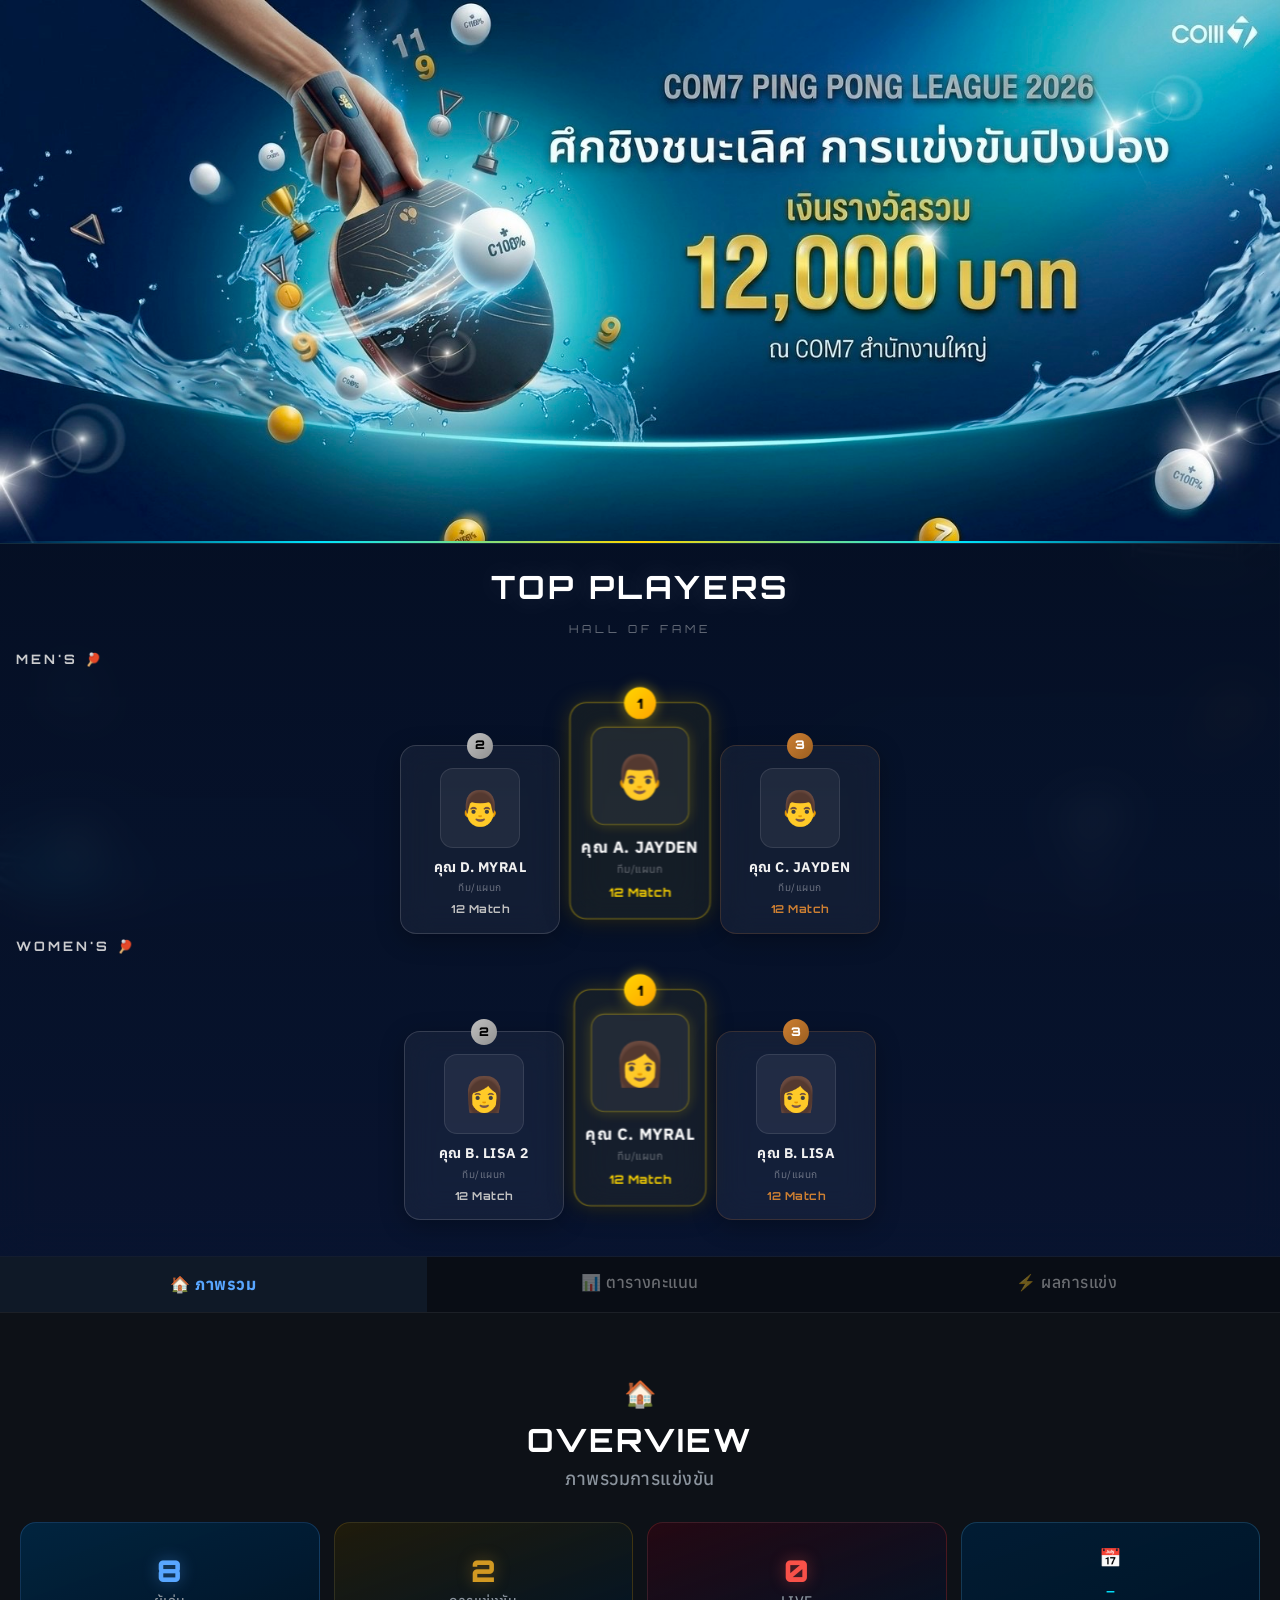
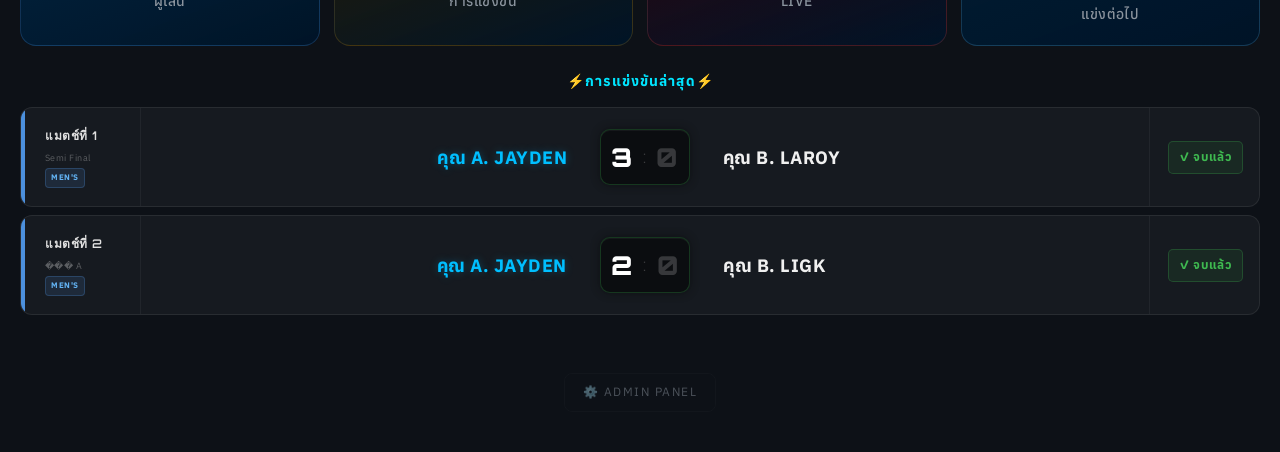
==== commit 787b850a: "Update index.html" ====
--- a/index.html
+++ b/index.html
@@ -23,13 +23,13 @@
     <div style="font-family:'Orbitron',monospace;font-size:clamp(20px,4vw,32px);font-weight:700;color:#fff;letter-spacing:3px;text-shadow:0 0 30px rgba(255,255,255,0.15);">TOP PLAYERS</div>
     <div style="font-family:'Orbitron',monospace;font-size:11px;font-weight:400;color:rgba(255,255,255,0.4);margin-top:6px;letter-spacing:4px;text-transform:uppercase;">Hall of Fame</div>
   </div>
-  <div class="top-players-section-grid" style="display:grid;grid-template-columns:1fr 1fr;gap:20px;max-width:1000px;margin:0 auto;align-items:start;">
-    <div style="display:flex;flex-direction:column;position:relative;">
-      <div style="text-align:center;font-family:'Orbitron',monospace;font-size:13px;font-weight:700;letter-spacing:3px;color:#64b5f6;margin-bottom:0;opacity:0.9;height:24px;line-height:24px;position:relative;z-index:2;">MEN'S 🏓</div>
+  <div class="leaderboard-wrapper">
+    <div class="gender-container" style="display:flex;flex-direction:column;position:relative;">
+      <div class="gender-label" style="font-family:'Orbitron',monospace;font-size:13px;font-weight:700;letter-spacing:3px;margin-bottom:0;opacity:0.9;height:24px;line-height:24px;position:relative;z-index:2;">MEN'S 🏓</div>
       <div class="podium-row" id="men-podium"></div>
     </div>
-    <div style="display:flex;flex-direction:column;position:relative;">
-      <div style="text-align:center;font-family:'Orbitron',monospace;font-size:13px;font-weight:700;letter-spacing:3px;color:#f48fb1;margin-bottom:0;opacity:0.9;height:24px;line-height:24px;position:relative;z-index:2;">WOMEN'S 🏓</div>
+    <div class="gender-container" style="display:flex;flex-direction:column;position:relative;">
+      <div class="gender-label women-text" style="font-family:'Orbitron',monospace;font-size:13px;font-weight:700;letter-spacing:3px;margin-bottom:0;opacity:0.9;height:24px;line-height:24px;position:relative;z-index:2;">WOMEN'S 🏓</div>
       <div class="podium-row" id="women-podium"></div>
     </div>
   </div>
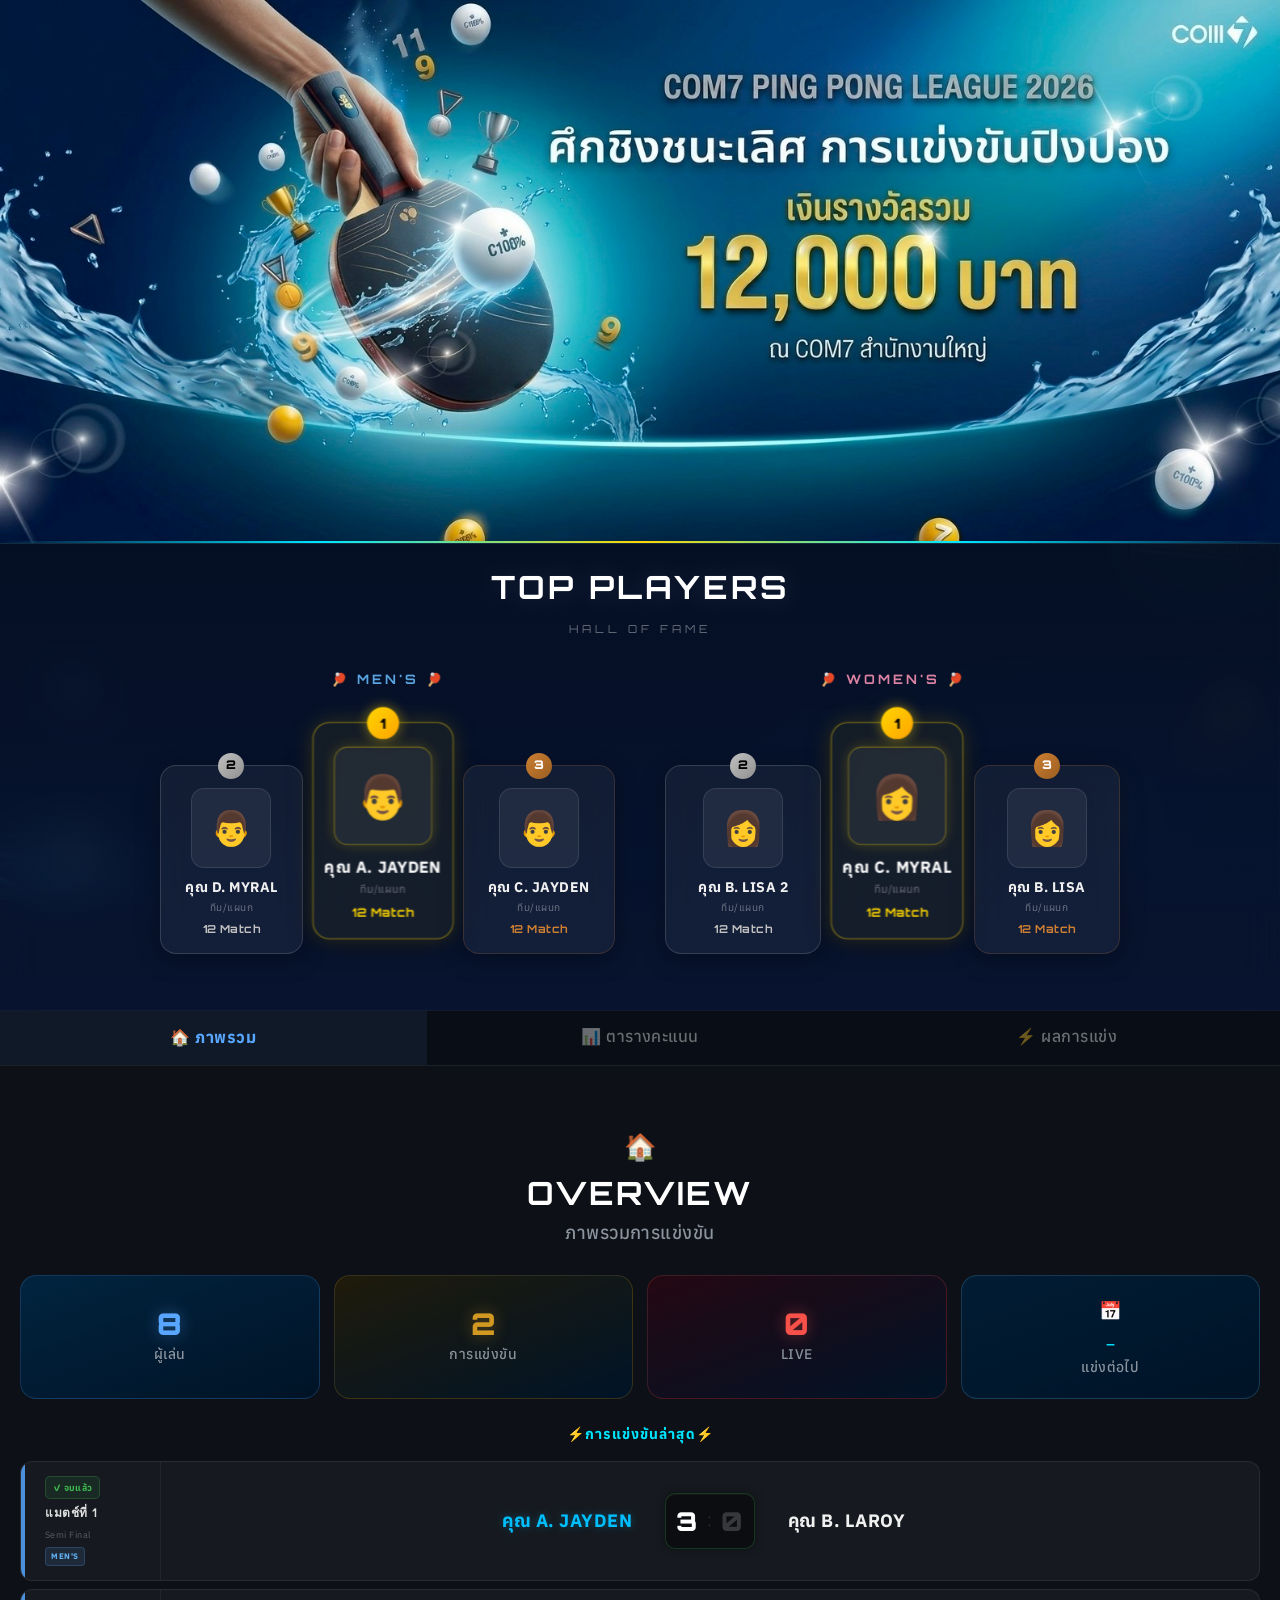
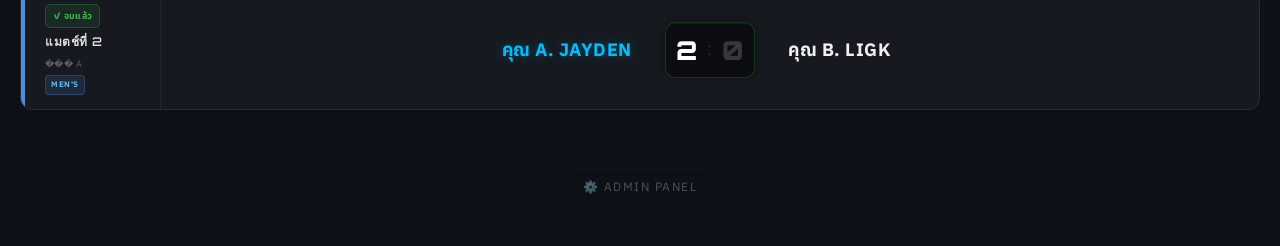
==== commit f35eadbc: "Update index.html" ====
--- a/index.html
+++ b/index.html
@@ -25,11 +25,11 @@
   </div>
   <div class="leaderboard-wrapper">
     <div class="gender-container" style="display:flex;flex-direction:column;position:relative;">
-      <div class="gender-label" style="font-family:'Orbitron',monospace;font-size:13px;font-weight:700;letter-spacing:3px;margin-bottom:0;opacity:0.9;height:24px;line-height:24px;position:relative;z-index:2;">MEN'S 🏓</div>
+      <div class="gender-label" style="font-family:'Orbitron',monospace;font-size:13px;font-weight:700;letter-spacing:3px;margin-bottom:0;opacity:0.9;height:24px;line-height:24px;position:relative;z-index:2;">🏓 MEN'S 🏓</div>
       <div class="podium-row" id="men-podium"></div>
     </div>
     <div class="gender-container" style="display:flex;flex-direction:column;position:relative;">
-      <div class="gender-label women-text" style="font-family:'Orbitron',monospace;font-size:13px;font-weight:700;letter-spacing:3px;margin-bottom:0;opacity:0.9;height:24px;line-height:24px;position:relative;z-index:2;">WOMEN'S 🏓</div>
+      <div class="gender-label women-text" style="font-family:'Orbitron',monospace;font-size:13px;font-weight:700;letter-spacing:3px;margin-bottom:0;opacity:0.9;height:24px;line-height:24px;position:relative;z-index:2;">🏓 WOMEN'S 🏓</div>
       <div class="podium-row" id="women-podium"></div>
     </div>
   </div>
@@ -101,7 +101,7 @@
     <table class="standings-table">
       <thead>
         <tr>
-          <th>อันดับ</th><th>รูป</th><th>ชื่อผู้เล่น</th>
+          <th>อันดับ</th><th>รูป</th><th>ชื่อผู้เล่น</th><th>สาย</th>
           <th>แข่ง</th><th>ชนะ</th><th>แพ้</th>
           <th>เซต ได้/เสีย</th><th>แต้ม</th><th>% ชนะ</th><th>สถานะ</th>
         </tr>
@@ -119,7 +119,7 @@
     <div class="sec-header-th">ตารางแข่งขัน</div>
     <div class="sec-header-sub">อัปเดตล่าสุด · COM7 Ping Pong League 2026</div>
   </div>
-  <div style="position:sticky;top:57px;z-index:90;background:rgba(1,13,26,0.95);backdrop-filter:blur(12px);padding:12px 0 10px;margin-bottom:8px;border-bottom:1px solid rgba(0,229,255,0.1);">
+  <div style="position:sticky;top:57px;z-index:90;background:transparent;padding:12px 0 10px;margin-bottom:8px;border-bottom:1px solid rgba(0,229,255,0.1);">
     <div style="display:flex;justify-content:space-between;align-items:center;gap:8px;flex-wrap:wrap;">
       <div class="filter-btns" style="margin-bottom:0;" id="match-status-filters">
         <button type="button" class="filter-btn all is-active" onclick="setMatchFilter('all',this)">ทั้งหมด <span id="badge-all" class="fbadge"></span></button>
--- a/assets/style.css
+++ b/assets/style.css
@@ -288,11 +288,11 @@
   background:rgba(88,166,255,0.06); padding:2px 9px; border-radius:20px;
 }
 
-/* ── fix-row: mobile default = 3-row grid ── */
+/* ── fix-row: mobile default = 2-row grid ── */
 .fix-row {
   display:grid;
   grid-template-columns:1fr auto 1fr;
-  grid-template-rows:auto auto auto;
+  grid-template-rows:auto auto;
   gap:6px 0;
   background:var(--bg-card);
   border:1px solid var(--border);
@@ -318,7 +318,7 @@
 .fix-date {
   grid-column:1 / -1; grid-row:1;
   display:flex; flex-direction:row; flex-wrap:wrap;
-  align-items:center; gap:5px;
+  align-items:center; justify-content:center; gap:5px;
   padding:0 0 7px; border-bottom:1px solid var(--border2);
 }
 .fix-date-day {
@@ -358,12 +358,9 @@
   display:flex; flex-direction:column; align-items:flex-start; justify-content:center;
   padding:4px 0 4px 4px; min-width:0; overflow:hidden;
 }
-/* Col 5: status (row 3, full width) */
+/* Col 5: status — ซ่อนแล้ว (ย้ายไปอยู่ใน fix-date) */
 .fix-status {
-  grid-column:1 / -1; grid-row:3;
-  display:flex; flex-direction:row; align-items:center; justify-content:flex-end;
-  gap:6px; padding:5px 0 0;
-  border-top:1px solid var(--border2);
+  display:none;
 }
 
 /* score box */
@@ -395,9 +392,12 @@
 .frow-name {
   font-family:'Anuphan',sans-serif; font-size:13px; font-weight:700;
   color:#f0f0f0; line-height:1.3; white-space:normal; word-break:break-word;
-}
+  display:block; text-align:right;
+}
+.fix-player-b .frow-name { text-align:left; }
 .frow-winner { color:#00bfff; text-shadow:0 0 8px rgba(0,191,255,0.3); }
-.frow-nick   { font-size:10px; color:rgba(255,255,255,0.4); }
+.frow-nick   { font-size:10px; color:rgba(255,255,255,0.4); display:block; margin-top:1px; text-align:right; }
+.fix-player-b .frow-nick { text-align:left; }
 .frow-dept   { display:none; /* hidden on mobile */ }
 .frow-slot {
   font-family:'Orbitron',monospace; font-size:9px; font-weight:700;
@@ -921,6 +921,7 @@
   .fix-score-inner { min-width:60px; height:40px; }
   .fix-score-num { font-size:16px; padding:0 6px; }
   .frow-name  { font-size:14px; }
+  .frow-nick  { display:inline; font-size:11px; margin-top:0; }
   .frow-dept  { display:block; font-size:10px; color:rgba(255,255,255,0.3); }
   .fix-status-badge { font-size:9px; padding:3px 7px; }
 
@@ -974,8 +975,8 @@
   .rank-badge { width:26px; height:26px; font-size:12px; top:-13px; }
   .rank-1 .rank-badge { width:30px; height:30px; font-size:13px; top:-15px; }
 
-  .fix-row { grid-template-columns:120px 1fr auto 1fr 110px; min-height:100px; }
-  .fix-date { min-width:120px; padding:18px 14px 18px 24px; }
+  .fix-row { grid-template-columns:140px 1fr auto 1fr; min-height:100px; }
+  .fix-date { min-width:140px; padding:14px 14px 14px 24px; gap:4px; }
   .fix-date-day { font-size:12px; }
   .fix-date-info { font-size:12px; }
   .fix-player-a, .fix-player-b { padding:18px 22px; }
@@ -986,8 +987,7 @@
   .frow-nick { font-size:13px; }
   .frow-dept { display:block; font-size:12px; }
   .frow-slot { font-size:11px; padding:2px 6px; }
-  .fix-status { min-width:110px; padding:18px 16px 18px 8px; }
-  .fix-status-badge { font-size:12px; padding:5px 10px; }
+  .fix-status { display:none; }
 
   .standings-table { font-size:17px; }
   .standings-table th { font-size:13px; padding:14px 16px; }
@@ -1063,3 +1063,56 @@
   .fix-score-inner { min-width:46px !important; height:34px !important; }
   .fix-score-num { font-size:12px !important; padding:0 3px !important; }
 }
+
+/* ─── TOP PLAYERS LEADERBOARD LAYOUT ────────────────────────────────────────── */
+.leaderboard-wrapper {
+  display: flex;
+  flex-direction: row;
+  justify-content: center;
+  gap: 50px;
+  padding: 20px;
+  max-width: 1000px;
+  margin: 0 auto;
+  align-items: start;
+}
+.gender-container {
+  flex: 1;
+  display: flex;
+  flex-direction: column;
+}
+.gender-label {
+  color: #64b5f6;
+  text-align: center;
+  margin-bottom: 0;
+}
+.women-text {
+  color: #f48fb1;
+}
+@media (max-width: 850px) {
+  .leaderboard-wrapper {
+    flex-direction: column;
+    align-items: center;
+    gap: 0;
+    padding: 10px;
+  }
+  .gender-container {
+    width: 100%;
+    margin-bottom: 32px;
+  }
+  .podium-row {
+    gap: 6px;
+    padding-top: 40px;
+    min-height: 190px;
+    overflow-x: hidden;
+  }
+  .podium-card {
+    flex: 1 1 0;
+    max-width: 30%;
+    min-width: 0;
+    padding: 10px 4px 8px;
+  }
+  .podium-card.rank-1 {
+    flex: 1 1 0;
+    max-width: 36%;
+  }
+}
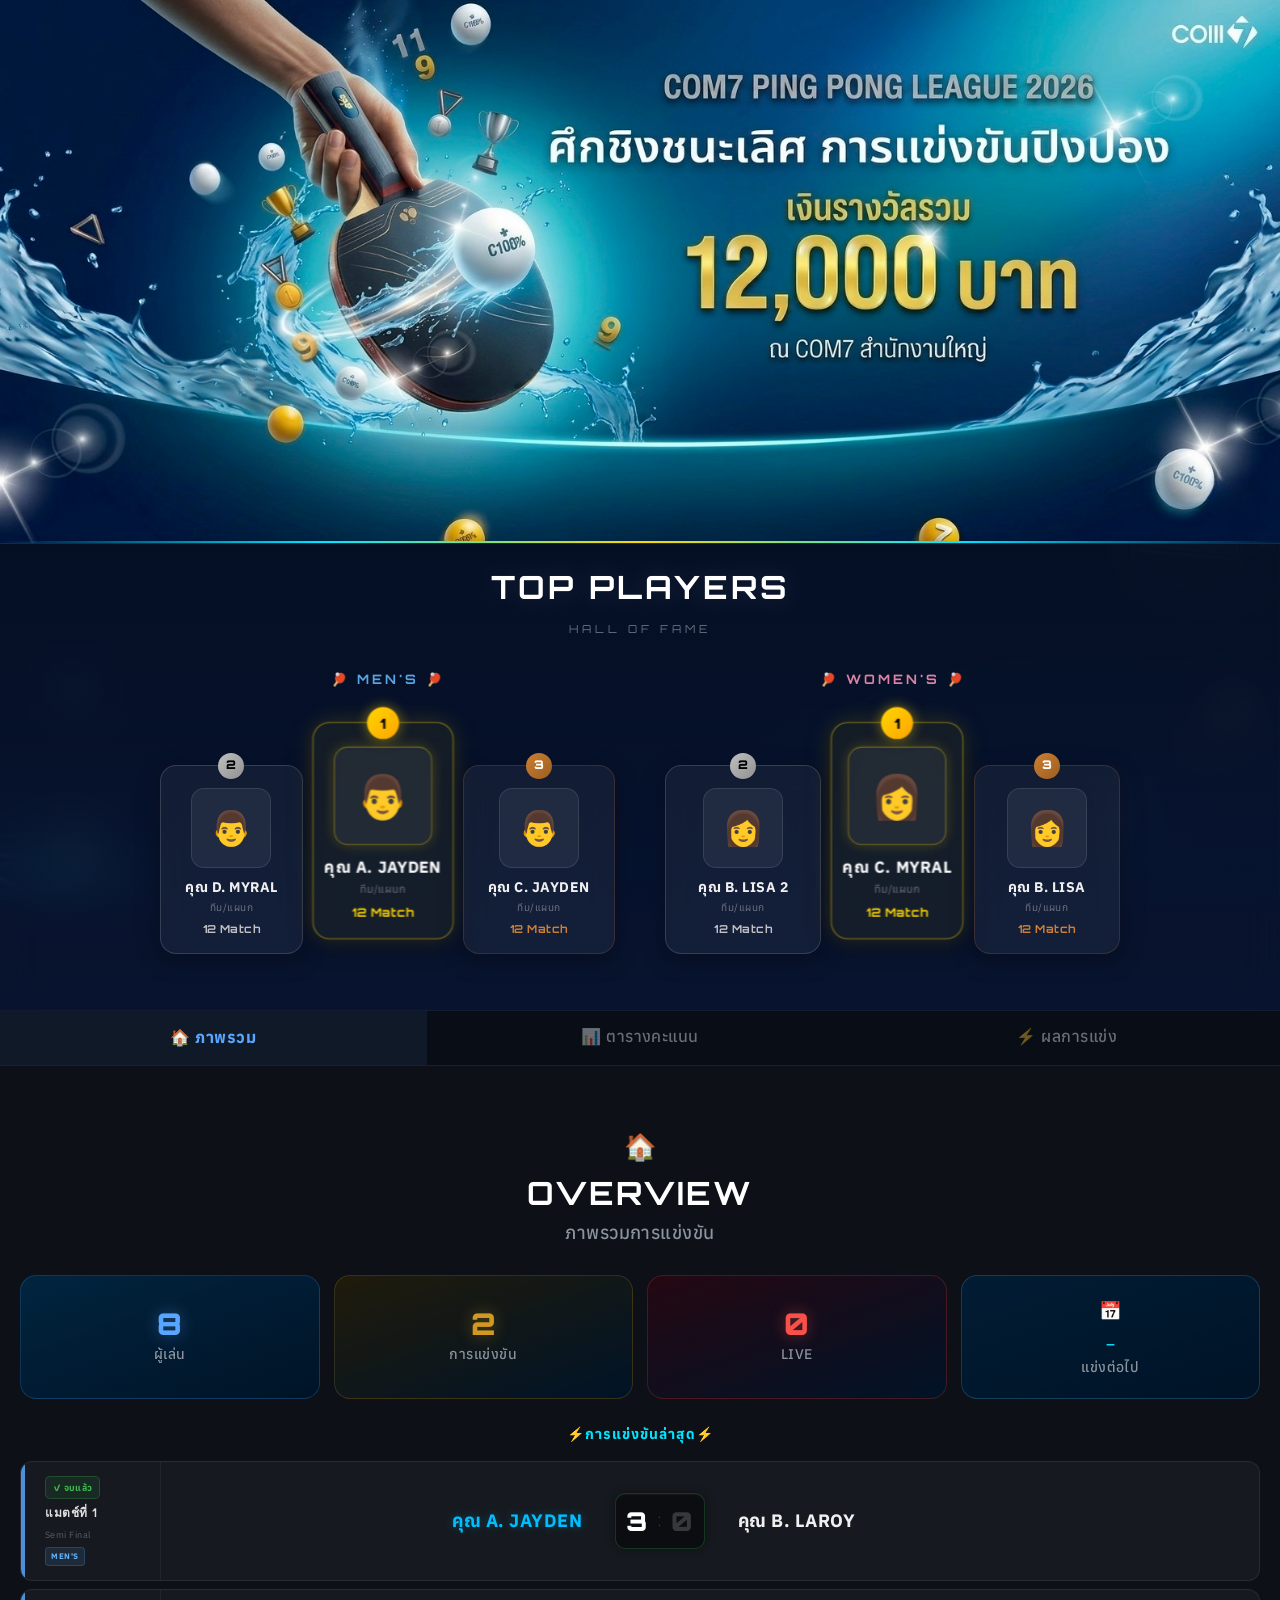
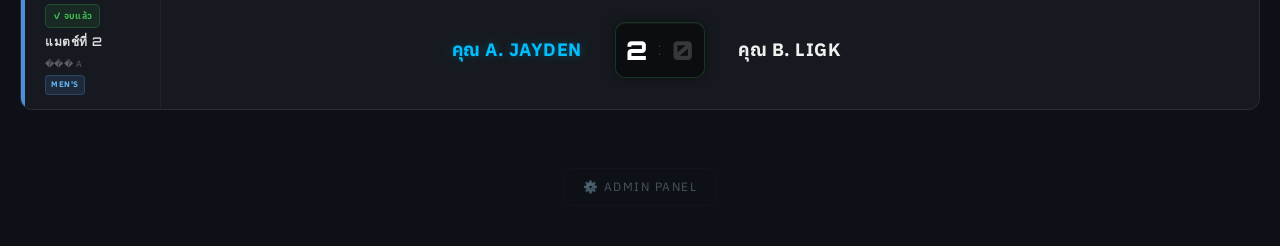
==== commit 164a43da: "Update index.html" ====
--- a/index.html
+++ b/index.html
@@ -84,7 +84,7 @@
     <span style="font-size:15px;color:var(--muted);">🔍</span>
     <input type="text" placeholder="Search Players..." id="search-input" oninput="filterStandings()">
   </div>
-  <div style="display:flex;justify-content:space-between;align-items:center;gap:8px;flex-wrap:wrap;margin-bottom:16px;">
+  <div class="standings-filter-wrap">
     <div class="filter-btns" style="margin-bottom:0;">
       <button type="button" class="filter-btn all is-active" onclick="filterByStatus('all',this)">ทั้งหมด</button>
       <button type="button" class="filter-btn winner" onclick="filterByStatus('WINNER',this)">WINNER</button>
@@ -120,14 +120,15 @@
     <div class="sec-header-sub">อัปเดตล่าสุด · COM7 Ping Pong League 2026</div>
   </div>
   <div style="position:sticky;top:57px;z-index:90;background:transparent;padding:12px 0 10px;margin-bottom:8px;border-bottom:1px solid rgba(0,229,255,0.1);">
-    <div style="display:flex;justify-content:space-between;align-items:center;gap:8px;flex-wrap:wrap;">
-      <div class="filter-btns" style="margin-bottom:0;" id="match-status-filters">
+    <div class="match-filter-wrap">
+      <div class="match-filter-row">
         <button type="button" class="filter-btn all is-active" onclick="setMatchFilter('all',this)">ทั้งหมด <span id="badge-all" class="fbadge"></span></button>
         <button type="button" class="filter-btn inplay" onclick="setMatchFilter('live',this)">🔴 กำลังแข่ง <span id="badge-live" class="fbadge fbadge-live"></span></button>
+        <button type="button" class="filter-btn eliminated" onclick="setMatchFilter('upcoming',this)">⏳ เร็วๆ นี้ <span id="badge-upcoming" class="fbadge"></span></button>
         <button type="button" class="filter-btn winner" onclick="setMatchFilter('completed',this)">✓ จบแล้ว <span id="badge-completed" class="fbadge fbadge-done"></span></button>
-        <button type="button" class="filter-btn eliminated" onclick="setMatchFilter('upcoming',this)">⏳ เร็วๆ นี้ <span id="badge-upcoming" class="fbadge"></span></button>
       </div>
-      <div class="filter-btns" style="margin-bottom:0;">
+      <div class="match-filter-divider"></div>
+      <div class="match-filter-row">
         <button type="button" class="filter-btn all" id="match-gender-btn-all" onclick="setMatchGender('all',this)">♂♀ ทุกประเภท</button>
         <button type="button" class="filter-btn inplay" id="match-gender-btn-M" onclick="setMatchGender('M',this)">♂ MEN'S</button>
         <button type="button" class="filter-btn" id="match-gender-btn-F" onclick="setMatchGender('F',this)" style="background:rgba(255,128,171,0.12);color:#ff80ab;border:1px solid rgba(255,128,171,0.3);">♀ WOMEN'S</button>
--- a/assets/style.css
+++ b/assets/style.css
@@ -288,11 +288,11 @@
   background:rgba(88,166,255,0.06); padding:2px 9px; border-radius:20px;
 }
 
-/* ── fix-row: mobile default = 2-row grid ── */
+/* ── fix-row: mobile default = 3-row grid ── */
 .fix-row {
   display:grid;
   grid-template-columns:1fr auto 1fr;
-  grid-template-rows:auto auto;
+  grid-template-rows:auto auto auto;
   gap:6px 0;
   background:var(--bg-card);
   border:1px solid var(--border);
@@ -358,9 +358,16 @@
   display:flex; flex-direction:column; align-items:flex-start; justify-content:center;
   padding:4px 0 4px 4px; min-width:0; overflow:hidden;
 }
-/* Col 5: status — ซ่อนแล้ว (ย้ายไปอยู่ใน fix-date) */
+/* Col 5: status — ซ่อนบน mobile (แสดงใน fix-status-mobile แทน) */
 .fix-status {
   display:none;
+}
+/* status badge บน mobile — row 3, full width */
+.fix-status-mobile {
+  grid-column:1 / -1; grid-row:3;
+  display:flex; align-items:center; justify-content:center;
+  padding:4px 0 2px;
+  border-top:1px solid var(--border2);
 }
 
 /* score box */
@@ -450,7 +457,7 @@
 }
 .search-bar input::placeholder { color:var(--muted); }
 
-.filter-btns { display:flex; gap:6px; flex-wrap:wrap; margin-bottom:14px; }
+.filter-btns { display:flex; gap:6px; flex-wrap:wrap; margin-bottom:14px; justify-content:center; }
 .filter-btn {
   padding:7px 12px; border-radius:20px;
   border:1px solid var(--border); font-family:'Anuphan',sans-serif;
@@ -474,31 +481,31 @@
 #gender-btn-all.is-active, #match-gender-btn-all.is-active,
 #mmgmt-btn-all.is-active, #pmgmt-btn-all.is-active, #btab-all.is-active {
   background:#58a6ff !important; color:#000 !important;
-  border:2px solid #58a6ff !important; box-shadow:0 0 10px rgba(88,166,255,0.3) !important;
+  border:1px solid #58a6ff !important; box-shadow:0 0 10px rgba(88,166,255,0.4) !important;
 }
 .filter-btn.winner.is-active, #mmgmt-btn-completed.is-active {
   background:#3fb950 !important; color:#000 !important;
-  border:2px solid #3fb950 !important; box-shadow:0 0 10px rgba(63,185,80,0.3) !important;
+  border:1px solid #3fb950 !important; box-shadow:0 0 10px rgba(63,185,80,0.4) !important;
 }
 .filter-btn.inplay.is-active, #mmgmt-btn-live.is-active {
   background:#ffd700 !important; color:#000 !important;
-  border:2px solid #ffd700 !important; box-shadow:0 0 10px rgba(255,215,0,0.3) !important;
+  border:1px solid #ffd700 !important; box-shadow:0 0 10px rgba(255,215,0,0.4) !important;
 }
 .filter-btn.eliminated.is-active, #mmgmt-btn-upcoming.is-active {
   background:#f85149 !important; color:#fff !important;
-  border:2px solid #f85149 !important; box-shadow:0 0 10px rgba(248,81,73,0.3) !important;
+  border:1px solid #f85149 !important; box-shadow:0 0 10px rgba(248,81,73,0.4) !important;
 }
 .filter-btn.gender-m.is-active,
 #gender-btn-M.is-active, #match-gender-btn-M.is-active,
 #mmgmt-btn-M.is-active, #pmgmt-btn-M.is-active, #btab-M.is-active {
   background:#58a6ff !important; color:#000 !important;
-  border:2px solid #58a6ff !important; box-shadow:0 0 10px rgba(88,166,255,0.3) !important;
+  border:1px solid #58a6ff !important; box-shadow:0 0 10px rgba(88,166,255,0.4) !important;
 }
 .filter-btn.gender-f.is-active,
 #gender-btn-F.is-active, #match-gender-btn-F.is-active,
 #mmgmt-btn-F.is-active, #pmgmt-btn-F.is-active, #btab-F.is-active {
   background:#ff79c6 !important; color:#000 !important;
-  border:2px solid #ff79c6 !important; box-shadow:0 0 10px rgba(255,121,198,0.3) !important;
+  border:1px solid #ff79c6 !important; box-shadow:0 0 10px rgba(255,121,198,0.4) !important;
 }
 
 /* default gender button colors */
@@ -520,6 +527,65 @@
 .fbadge:empty { display:none; }
 .fbadge-live { background:rgba(255,51,85,0.35); }
 .fbadge-done { background:rgba(63,185,80,0.25); color:#3fb950; }
+
+/* match filter bar */
+.match-filter-wrap {
+  display:flex; flex-direction:column;
+  align-items:center; gap:8px;
+}
+.match-filter-row {
+  display:flex; flex-wrap:nowrap; justify-content:center; gap:6px;
+  width:100%;
+}
+/* ปุ่มใน match filter row — บน mobile ให้เล็กลงพอดีแถวเดียว */
+.match-filter-row .filter-btn {
+  padding:6px 4px; font-size:11px; flex:1; text-align:center;
+  white-space:nowrap; min-width:0;
+}
+
+/* standings filter — ปุ่มเท่ากันทุกปุ่มในแถว */
+.standings-filter-wrap .filter-btns {
+  display:flex; flex-wrap:nowrap; width:100%;
+}
+.standings-filter-wrap .filter-btns .filter-btn {
+  flex:1; text-align:center; white-space:nowrap; min-width:0;
+  padding:6px 4px; font-size:11px;
+}
+@media (min-width:600px) {
+  .standings-filter-wrap .filter-btns { width:auto; flex-wrap:wrap; }
+  .standings-filter-wrap .filter-btns .filter-btn {
+    flex:none; padding:7px 12px; font-size:12px;
+  }
+}.match-filter-divider {
+  width:1px; height:28px;
+  background:rgba(255,255,255,0.12);
+  display:none;
+  align-self:center;
+}
+@media (min-width:600px) {
+  .match-filter-wrap {
+    flex-direction:row; justify-content:space-between; gap:6px;
+  }
+  .match-filter-divider { display:none; }
+  .match-filter-row { width:auto; flex:none; }
+  .match-filter-row .filter-btn {
+    padding:7px 12px; font-size:12px; flex:none;
+  }
+}
+
+/* standings filter bar */
+.standings-filter-wrap {
+  display:flex; flex-direction:column;
+  align-items:center; gap:8px;
+  margin-bottom:16px;
+}
+@media (min-width:600px) {
+  .standings-filter-wrap {
+    flex-direction:row; justify-content:space-between;
+    align-items:center; gap:8px;
+  }
+  .standings-filter-wrap .filter-btns { margin-bottom:0; }
+}
 
 /* standings table */
 .standings-table {
@@ -912,16 +978,18 @@
   .fix-score-wrap { grid-column:unset; grid-row:unset; padding:0 6px; }
   .fix-player-b { grid-column:unset; grid-row:unset; align-items:flex-start; padding:12px 12px; }
   .fix-status {
+    display:flex;
     grid-column:unset; grid-row:unset;
     flex-direction:column; align-items:flex-end; justify-content:center;
     padding:12px 12px 12px 8px; gap:4px;
     border-top:none; border-left:1px solid var(--border2);
     min-width:76px;
   }
+  .fix-status-mobile { display:none; }
   .fix-score-inner { min-width:60px; height:40px; }
   .fix-score-num { font-size:16px; padding:0 6px; }
   .frow-name  { font-size:14px; }
-  .frow-nick  { display:inline; font-size:11px; margin-top:0; }
+  .frow-nick  { display:inline; font-size:11px; margin-top:0; margin-left:3px; }
   .frow-dept  { display:block; font-size:10px; color:rgba(255,255,255,0.3); }
   .fix-status-badge { font-size:9px; padding:3px 7px; }
 
@@ -975,7 +1043,7 @@
   .rank-badge { width:26px; height:26px; font-size:12px; top:-13px; }
   .rank-1 .rank-badge { width:30px; height:30px; font-size:13px; top:-15px; }
 
-  .fix-row { grid-template-columns:140px 1fr auto 1fr; min-height:100px; }
+  .fix-row { grid-template-columns:140px 1fr auto 1fr 100px; min-height:100px; }
   .fix-date { min-width:140px; padding:14px 14px 14px 24px; gap:4px; }
   .fix-date-day { font-size:12px; }
   .fix-date-info { font-size:12px; }
@@ -987,7 +1055,14 @@
   .frow-nick { font-size:13px; }
   .frow-dept { display:block; font-size:12px; }
   .frow-slot { font-size:11px; padding:2px 6px; }
-  .fix-status { display:none; }
+  .fix-status {
+    display:flex;
+    flex-direction:column; align-items:flex-end; justify-content:center;
+    padding:14px 16px 14px 10px; gap:4px;
+    border-left:1px solid var(--border2);
+    min-width:100px;
+  }
+  .fix-status-mobile { display:none; }
 
   .standings-table { font-size:17px; }
   .standings-table th { font-size:13px; padding:14px 16px; }
@@ -1034,6 +1109,7 @@
   .fix-score-wrap { grid-column:unset !important; grid-row:unset !important; padding:0 4px !important; }
   .fix-player-b { grid-column:unset !important; grid-row:unset !important; align-items:flex-start !important; padding:8px 8px !important; }
   .fix-status {
+    display:flex !important;
     grid-column:unset !important; grid-row:unset !important;
     flex-direction:column !important; align-items:flex-end !important;
     justify-content:center !important; gap:3px !important;
@@ -1041,6 +1117,7 @@
     border-top:none !important; border-left:1px solid var(--border2) !important;
     min-width:72px !important;
   }
+  .fix-status-mobile { display:none !important; }
   .frow-dept { display:none !important; }
   .player-avatar { width:48px !important; height:48px !important; font-size:22px !important; }
   .rank-1 .player-avatar { width:54px !important; height:54px !important; }
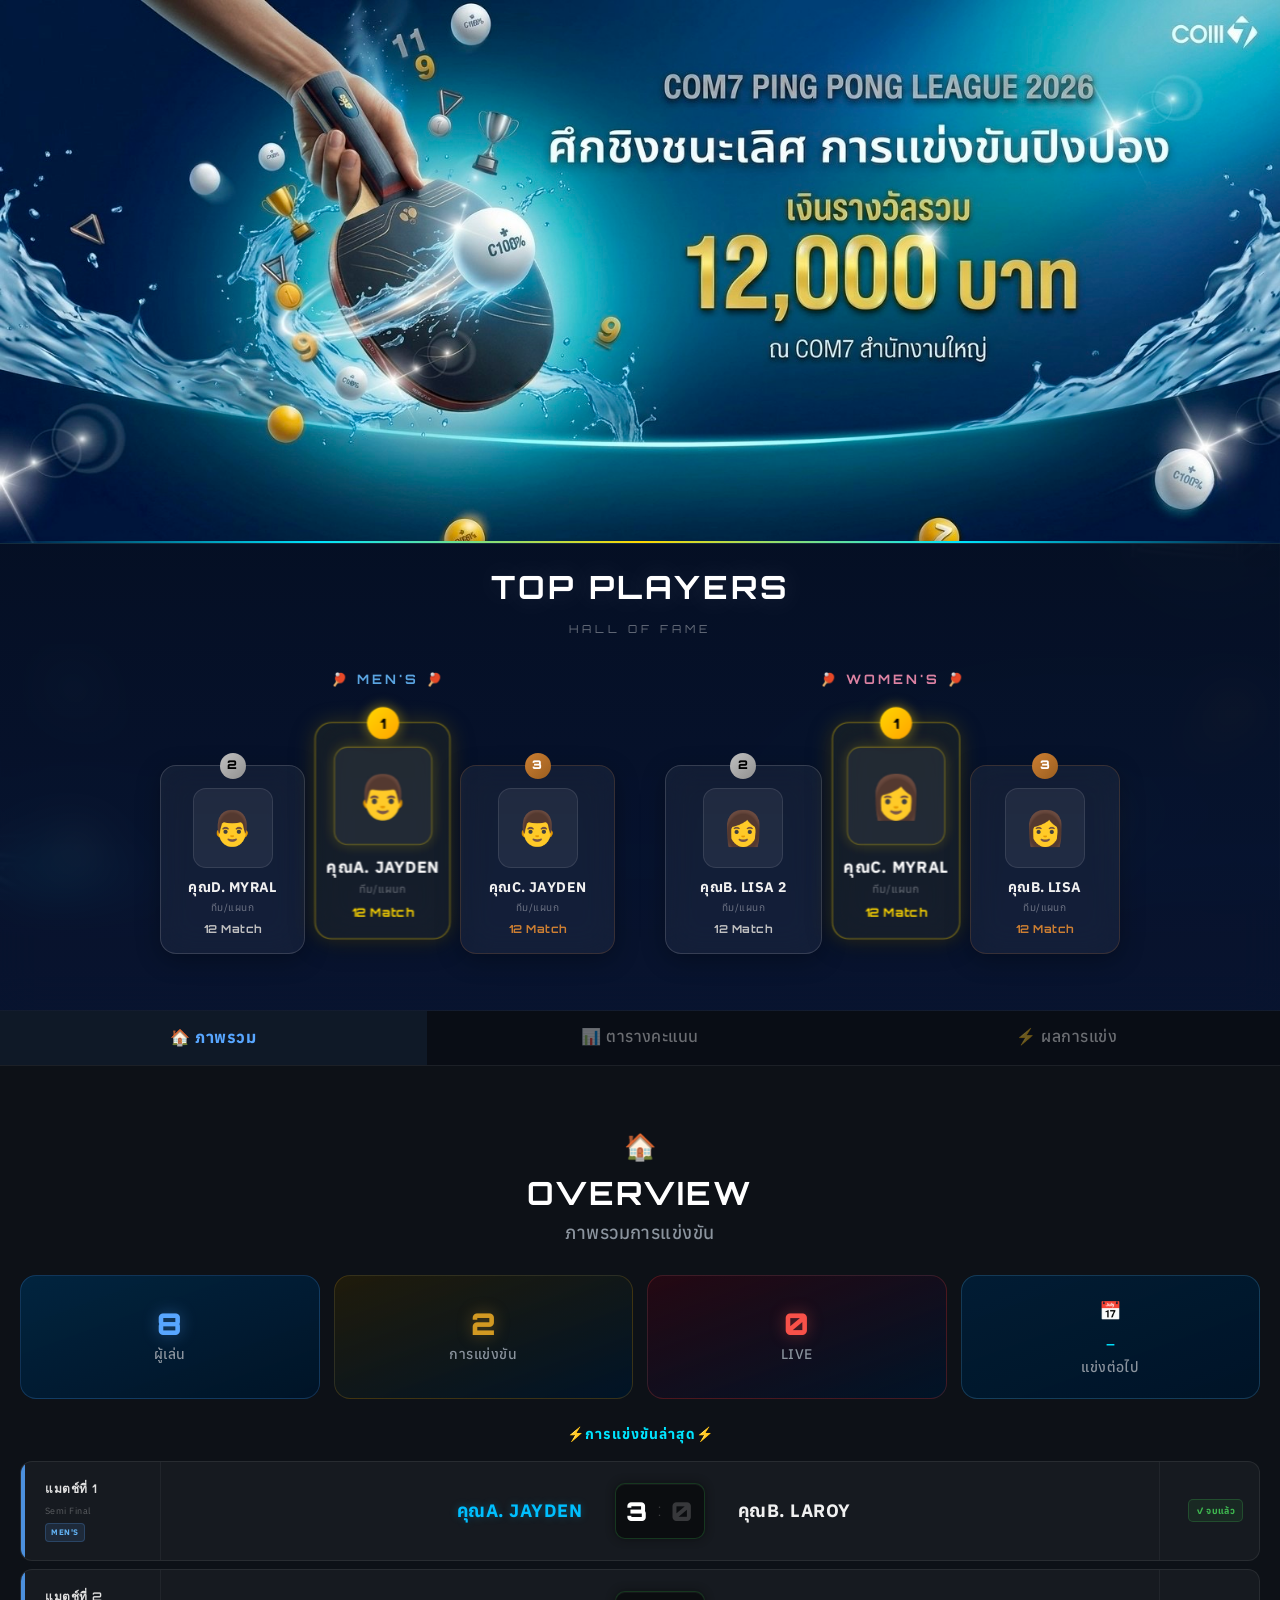
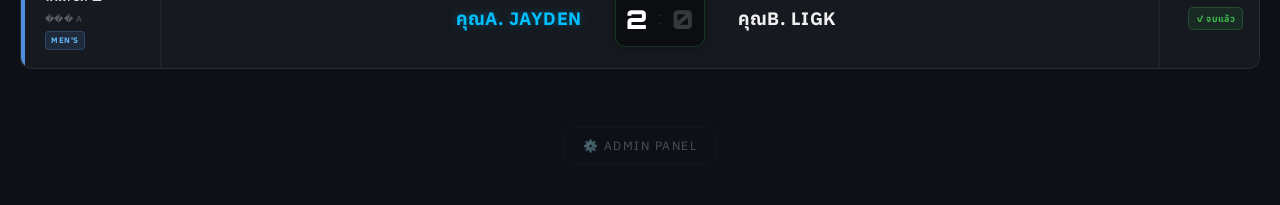
==== commit 8e824eb1: "Update index.html" ====
--- a/index.html
+++ b/index.html
@@ -62,7 +62,7 @@
       <div class="stat-num" id="stat-live">0</div>
       <div class="stat-label">LIVE</div>
     </div>
-    <div class="stat-card" style="background:linear-gradient(160deg,rgba(0,30,55,0.9),rgba(0,20,40,0.97));border:1px solid rgba(100,200,255,0.2);cursor:pointer;" onclick="showTab('matches',document.querySelector('.tab:nth-child(3)'));setTimeout(function(){setMatchFilter('upcoming',document.querySelector('#match-status-filters .filter-btn:nth-child(4)'))},100);">
+    <div class="stat-card" style="background:linear-gradient(160deg,rgba(0,30,55,0.9),rgba(0,20,40,0.97));border:1px solid rgba(100,200,255,0.2);cursor:pointer;" onclick="showTab('matches',document.querySelector('.tab:nth-child(3)'));setTimeout(function(){setMatchFilter('upcoming',document.querySelector('.match-filter-row .filter-btn.eliminated'))},100);">
       <div style="font-size:18px;margin-bottom:4px;">📅</div>
       <div id="stat-next-date" style="font-family:'Orbitron',monospace;font-size:11px;font-weight:700;color:var(--cyan);line-height:1.4;">—</div>
       <div class="stat-label">แข่งต่อไป</div>
@@ -157,6 +157,19 @@
   <div id="photo-lightbox-name" style="font-family:'Anuphan',sans-serif;font-size:20px;font-weight:700;color:#fff;text-shadow:0 0 20px rgba(0,229,255,0.5);text-align:center;"></div>
   <div style="font-size:13px;color:rgba(255,255,255,0.4);">แตะที่ใดก็ได้เพื่อปิด</div>
 </div>
+<script>
+function openPhotoModal(src, name) {
+  var lb = document.getElementById('photo-lightbox');
+  if (!lb) return;
+  document.getElementById('photo-lightbox-img').src = src || '';
+  document.getElementById('photo-lightbox-name').textContent = name || '';
+  lb.style.display = 'flex';
+}
+function closePhotoModal() {
+  var lb = document.getElementById('photo-lightbox');
+  if (lb) lb.style.display = 'none';
+}
+</script>
 <!-- Supabase SDK (onerror = ซ่อน loader แล้วใช้ localStorage แทน) -->
 <script src="https://cdn.jsdelivr.net/npm/@supabase/supabase-js@2"
   onerror="window.supabase=null;var l=document.getElementById('pp-loader');if(l)l.style.display='none';"></script>
--- a/assets/style.css
+++ b/assets/style.css
@@ -329,6 +329,7 @@
   font-family:'Orbitron',monospace; font-size:10px; font-weight:700;
   color:var(--cyan); letter-spacing:0.5px;
 }
+.fix-women .fix-date-info { color:#ff79c6; }
 .fix-date-round {
   font-family:'Anuphan',sans-serif; font-size:9px; color:rgba(255,255,255,0.3);
 }
@@ -403,6 +404,7 @@
 }
 .fix-player-b .frow-name { text-align:left; }
 .frow-winner { color:#00bfff; text-shadow:0 0 8px rgba(0,191,255,0.3); }
+.fix-women .frow-winner { color:#ff79c6; text-shadow:0 0 8px rgba(255,121,198,0.35); }
 .frow-nick   { font-size:10px; color:rgba(255,255,255,0.4); display:block; margin-top:1px; text-align:right; }
 .fix-player-b .frow-nick { text-align:left; }
 .frow-dept   { display:none; /* hidden on mobile */ }
@@ -411,6 +413,10 @@
   color:var(--cyan); background:rgba(0,229,255,0.08);
   border:1px solid rgba(0,229,255,0.18); border-radius:4px;
   padding:1px 4px; vertical-align:middle;
+}
+.fix-women .frow-slot {
+  color:#ff79c6; background:rgba(255,121,198,0.08);
+  border-color:rgba(255,121,198,0.25);
 }
 .frow-trophy { font-size:12px; vertical-align:middle; }
 .frow-trophy-ph { display:inline-block; width:16px; flex-shrink:0; }
@@ -852,13 +858,41 @@
 
 /* bracket pair */
 .bpair-card {
-  display:grid; grid-template-columns:24px 1fr auto 1fr auto auto;
-  align-items:center; gap:10px; padding:10px 12px;
   background:rgba(255,255,255,0.03); border:1px solid var(--border);
   border-radius:9px; margin-bottom:6px; transition:border-color 0.2s;
 }
 .bpair-card:hover { border-color:rgba(255,255,255,0.15); }
 .bpair-card.ready { border-color:rgba(63,185,80,0.22); }
+
+/* mobile: 2-row layout */
+.bpair-row {
+  display:grid;
+  grid-template-columns:28px 1fr auto 1fr 36px;
+  grid-template-rows:auto auto;
+  gap:6px; padding:10px 10px;
+}
+.bpair-row > .bpair-num  { grid-column:1; grid-row:1 / 3; align-self:center; text-align:center; }
+.bpair-row > .bpair-p1   { grid-column:2; grid-row:1; }
+.bpair-row > .bpair-vs   { grid-column:3; grid-row:1; align-self:center; text-align:center; }
+.bpair-row > .bpair-p2   { grid-column:4; grid-row:1; }
+.bpair-row > .bpair-del  { grid-column:5; grid-row:1 / 3; align-self:center; }
+.bpair-row > .bpair-date { grid-column:2 / 4; grid-row:2; }
+.bpair-row > .bpair-time { grid-column:4; grid-row:2; }
+
+/* desktop: single row */
+@media (min-width:600px) {
+  .bpair-row {
+    grid-template-columns:24px 1fr 28px 1fr 150px 110px 36px;
+    grid-template-rows:unset; gap:8px; padding:10px 12px;
+  }
+  .bpair-row > * { grid-column:unset !important; grid-row:unset !important; align-self:unset !important; }
+}
+
+.bpair-date, .bpair-time {
+  background:rgba(0,15,35,0.9); border:1px solid var(--border);
+  border-radius:6px; padding:6px 8px; color:#e0e0e0;
+  font-family:'Anuphan',sans-serif; font-size:12px; outline:none; width:100%;
+}
 .bpair-num { font-family:'Orbitron',monospace; font-size:10px; color:rgba(255,255,255,0.25); text-align:center; }
 .bpair-select { width:100%; background:rgba(0,15,35,0.9); border:1px solid var(--border); border-radius:6px; padding:8px 10px; color:#e0e0e0; font-family:'Anuphan',sans-serif; font-size:13px; outline:none; transition:border-color 0.2s; }
 .bpair-select:focus { border-color:var(--accent-blue); }
